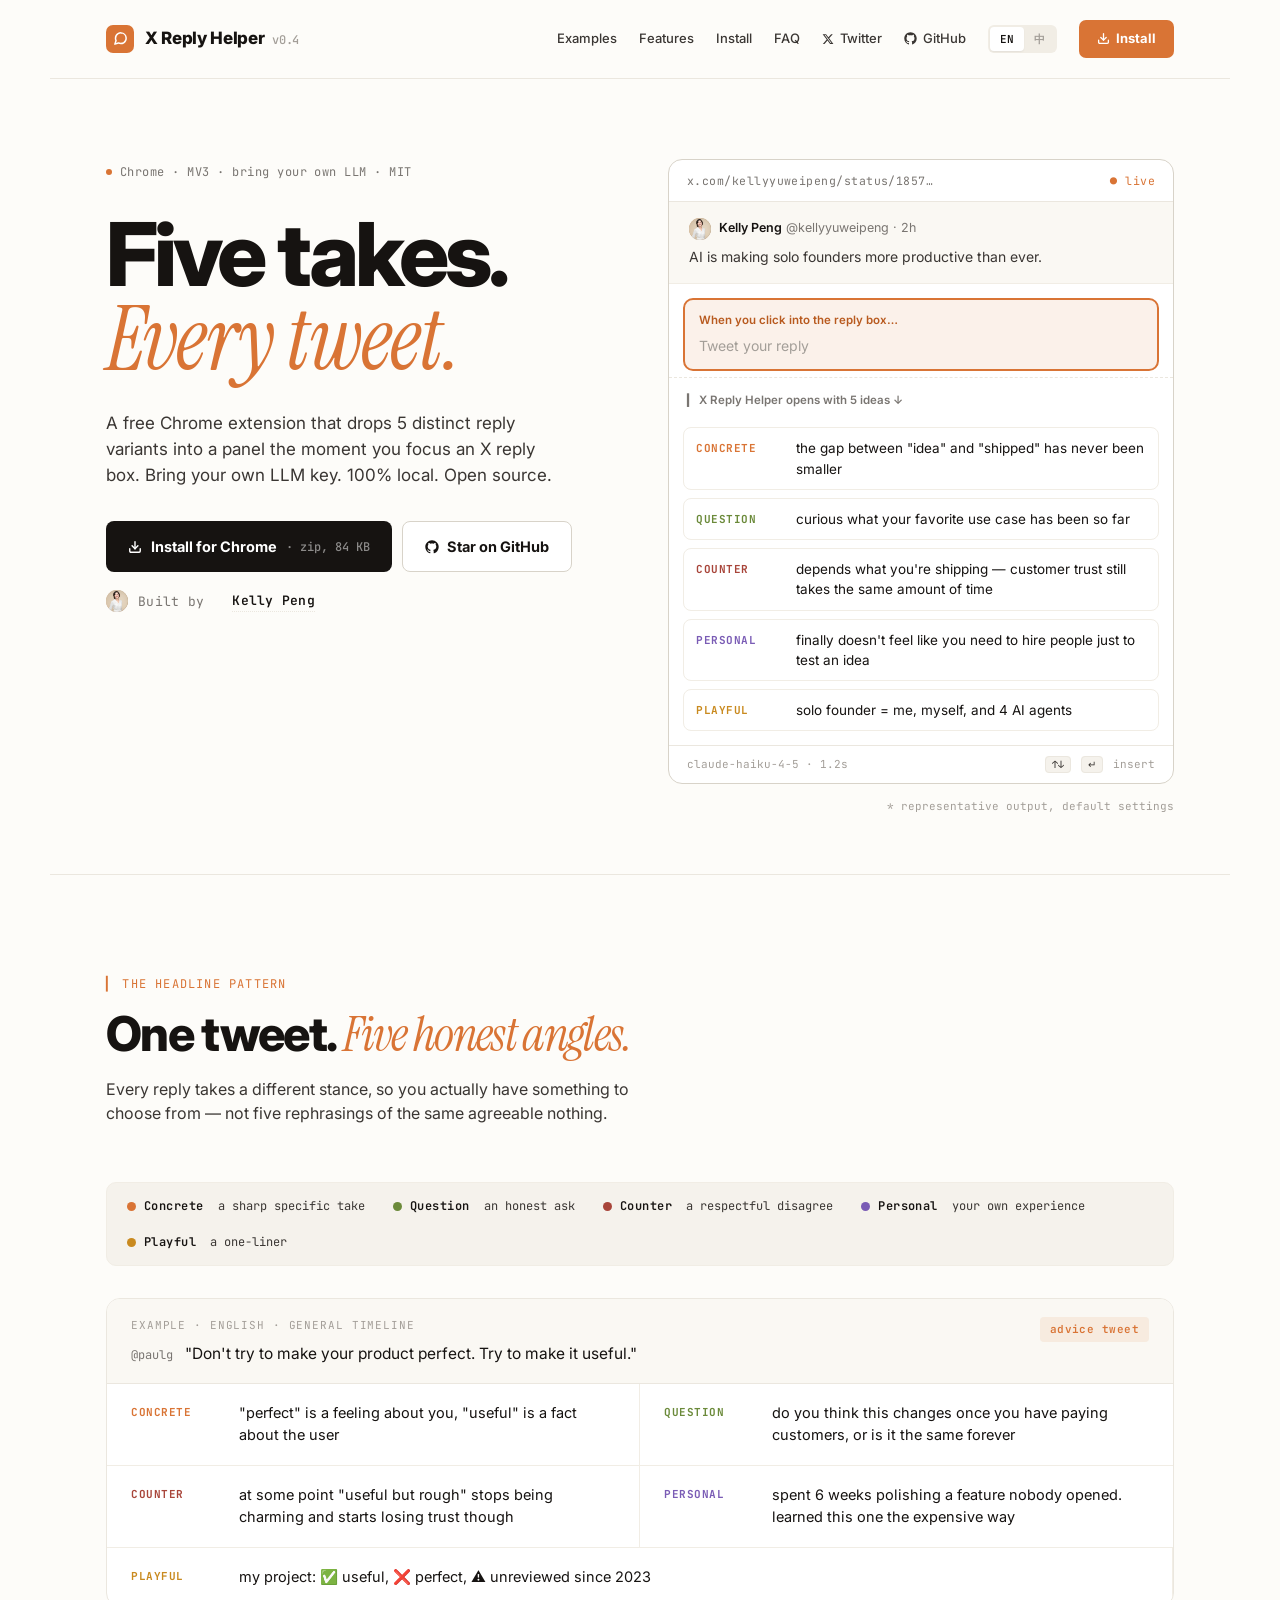
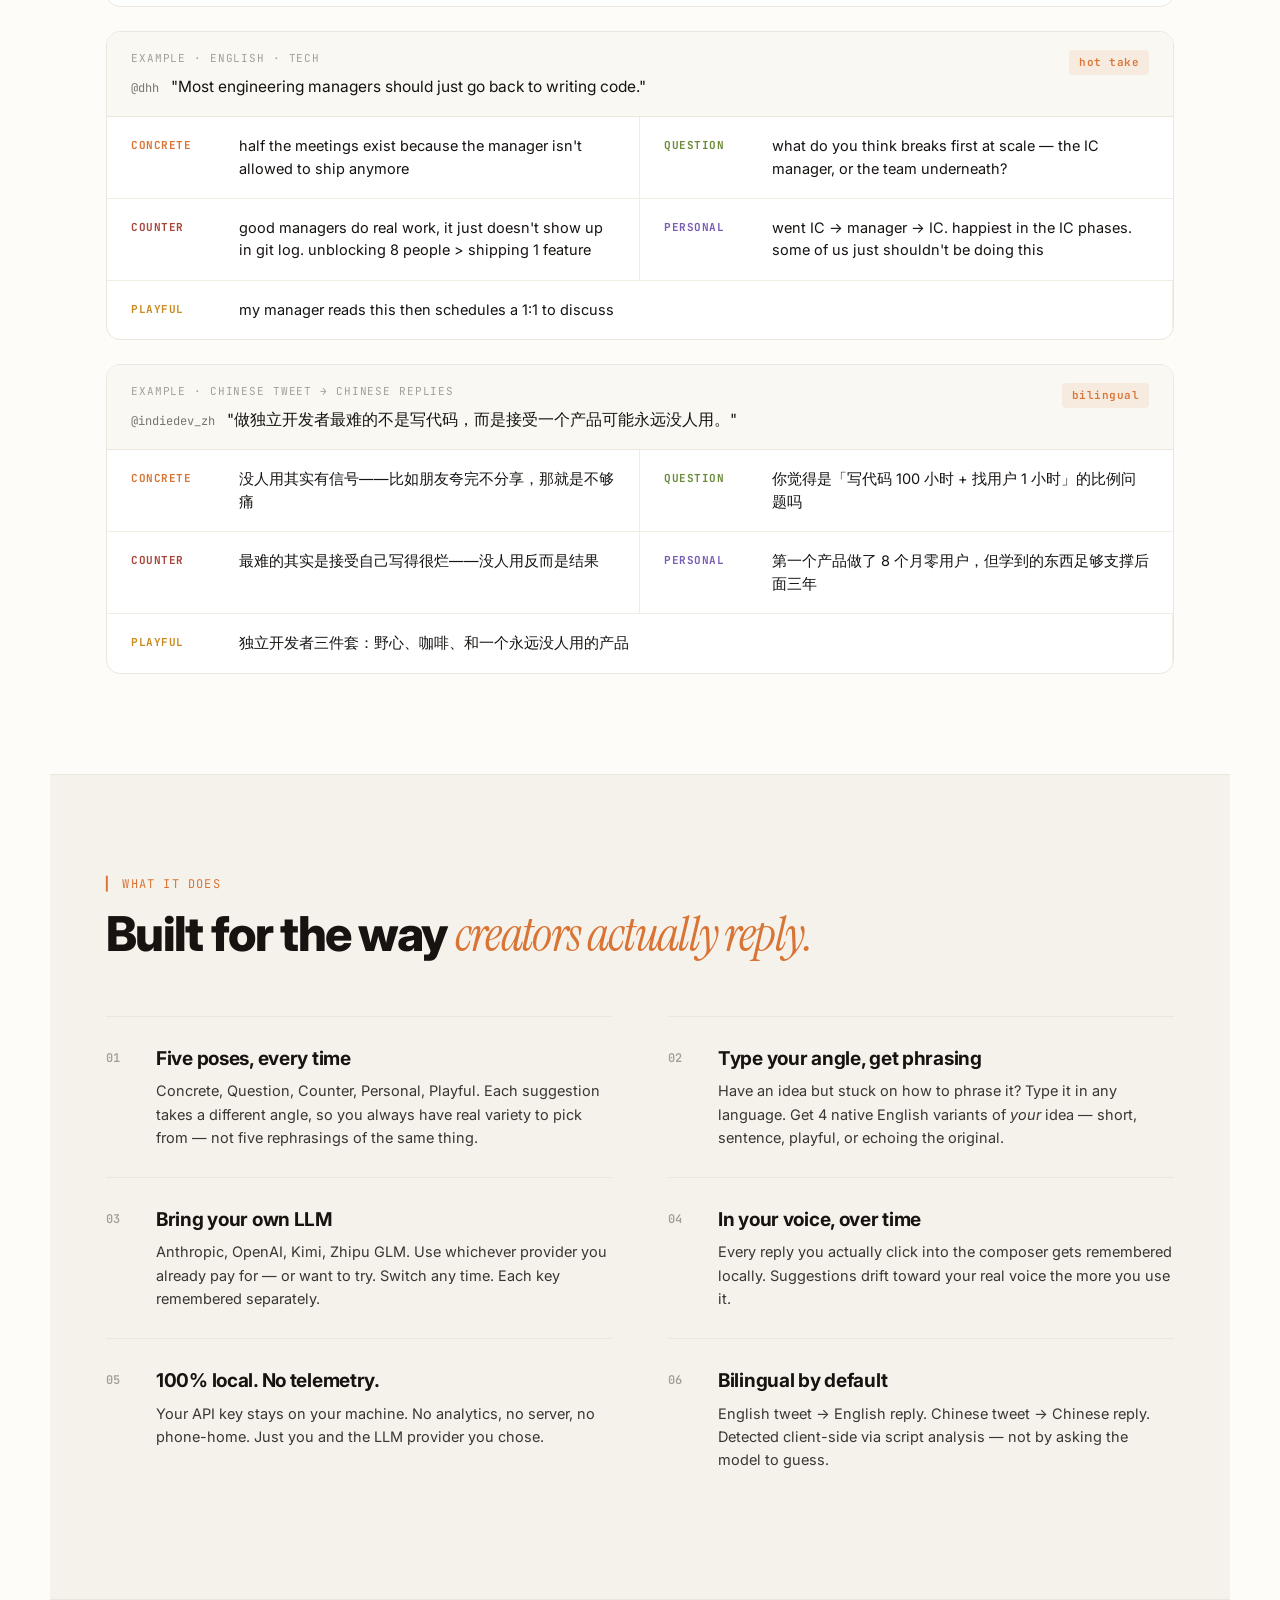
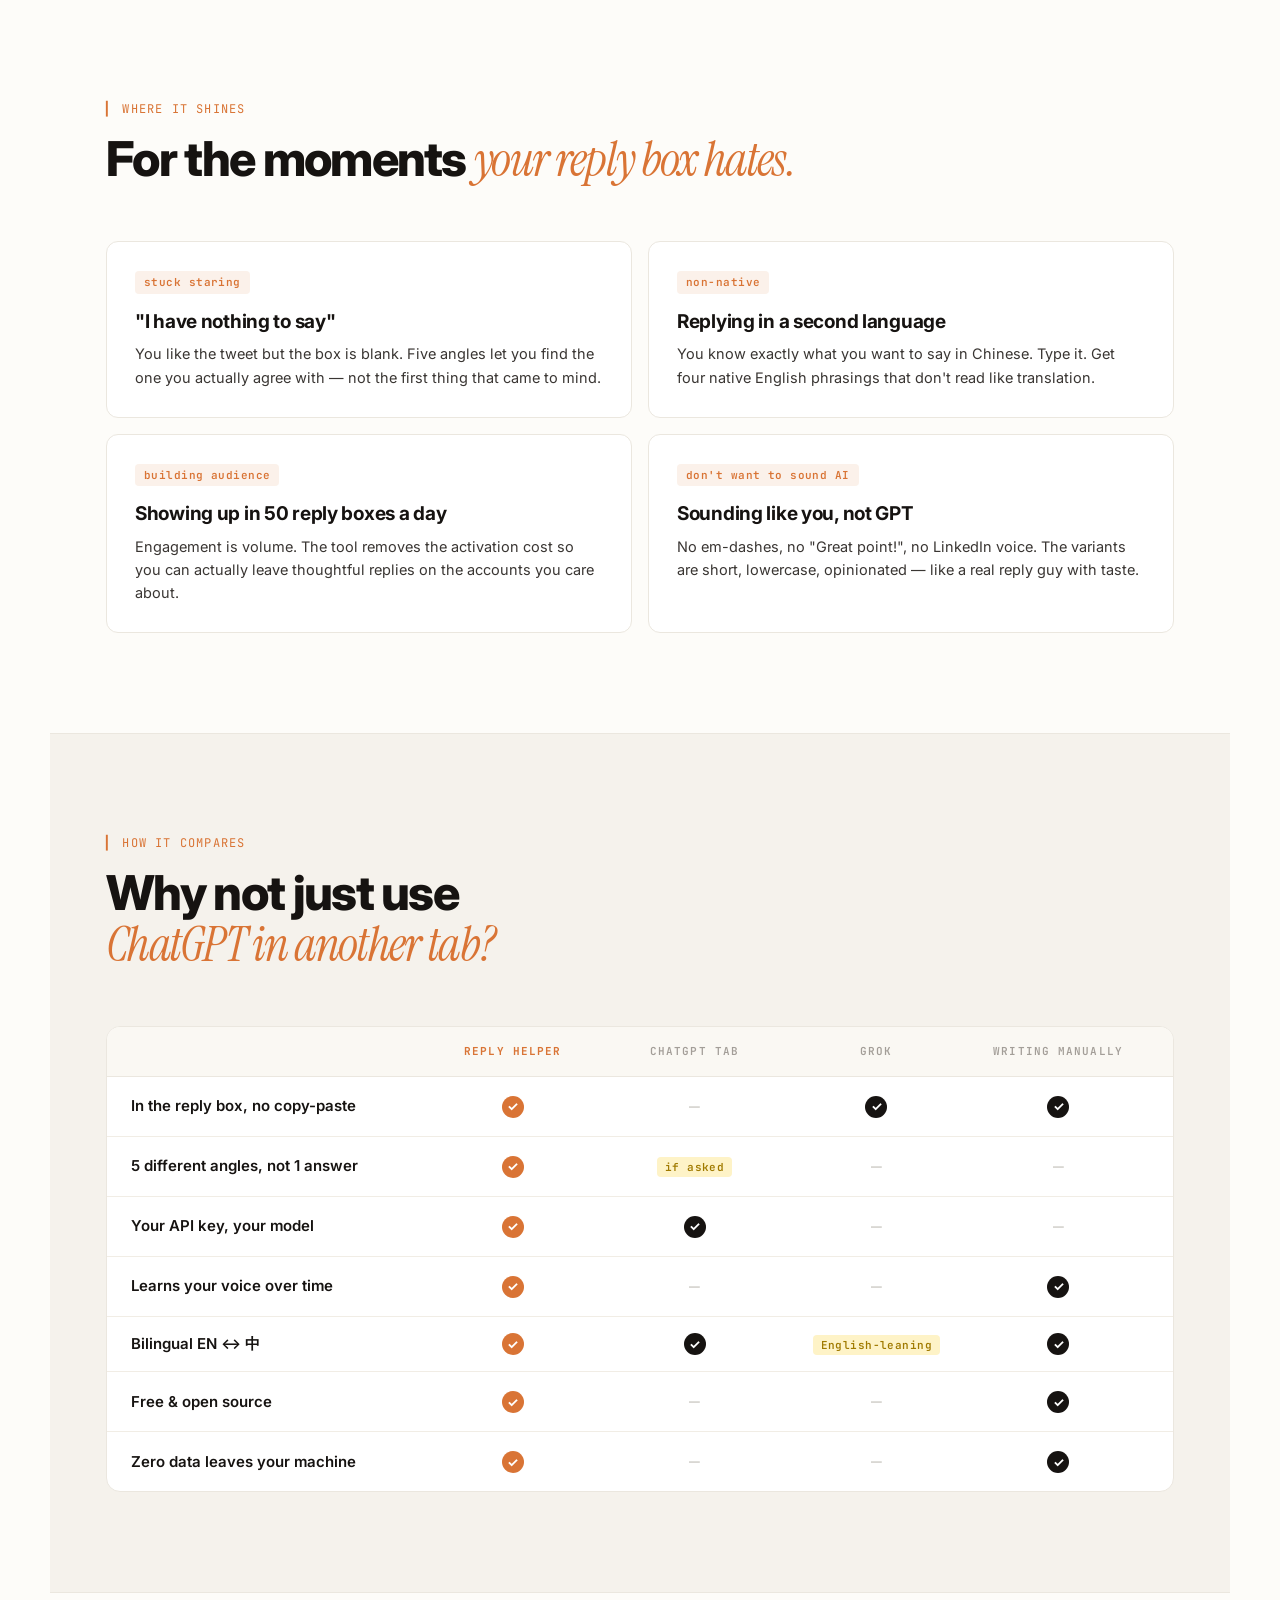
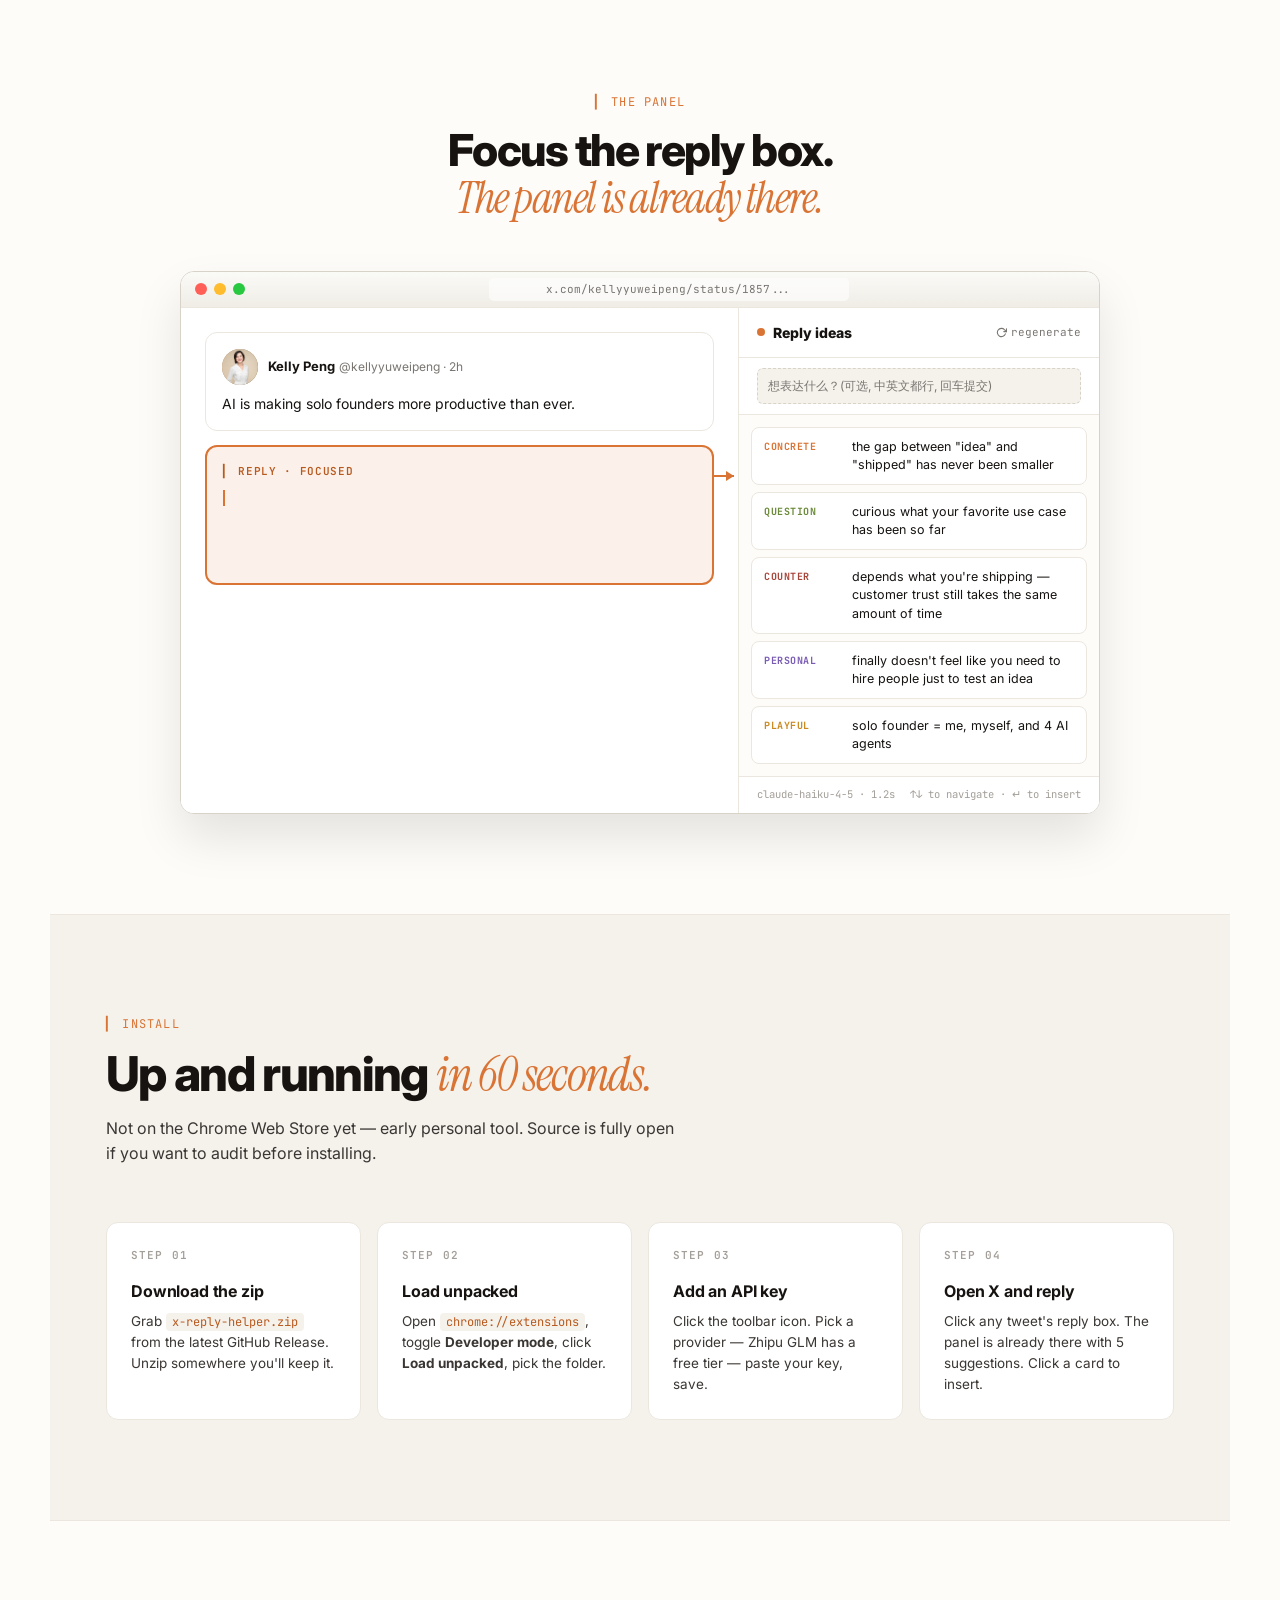
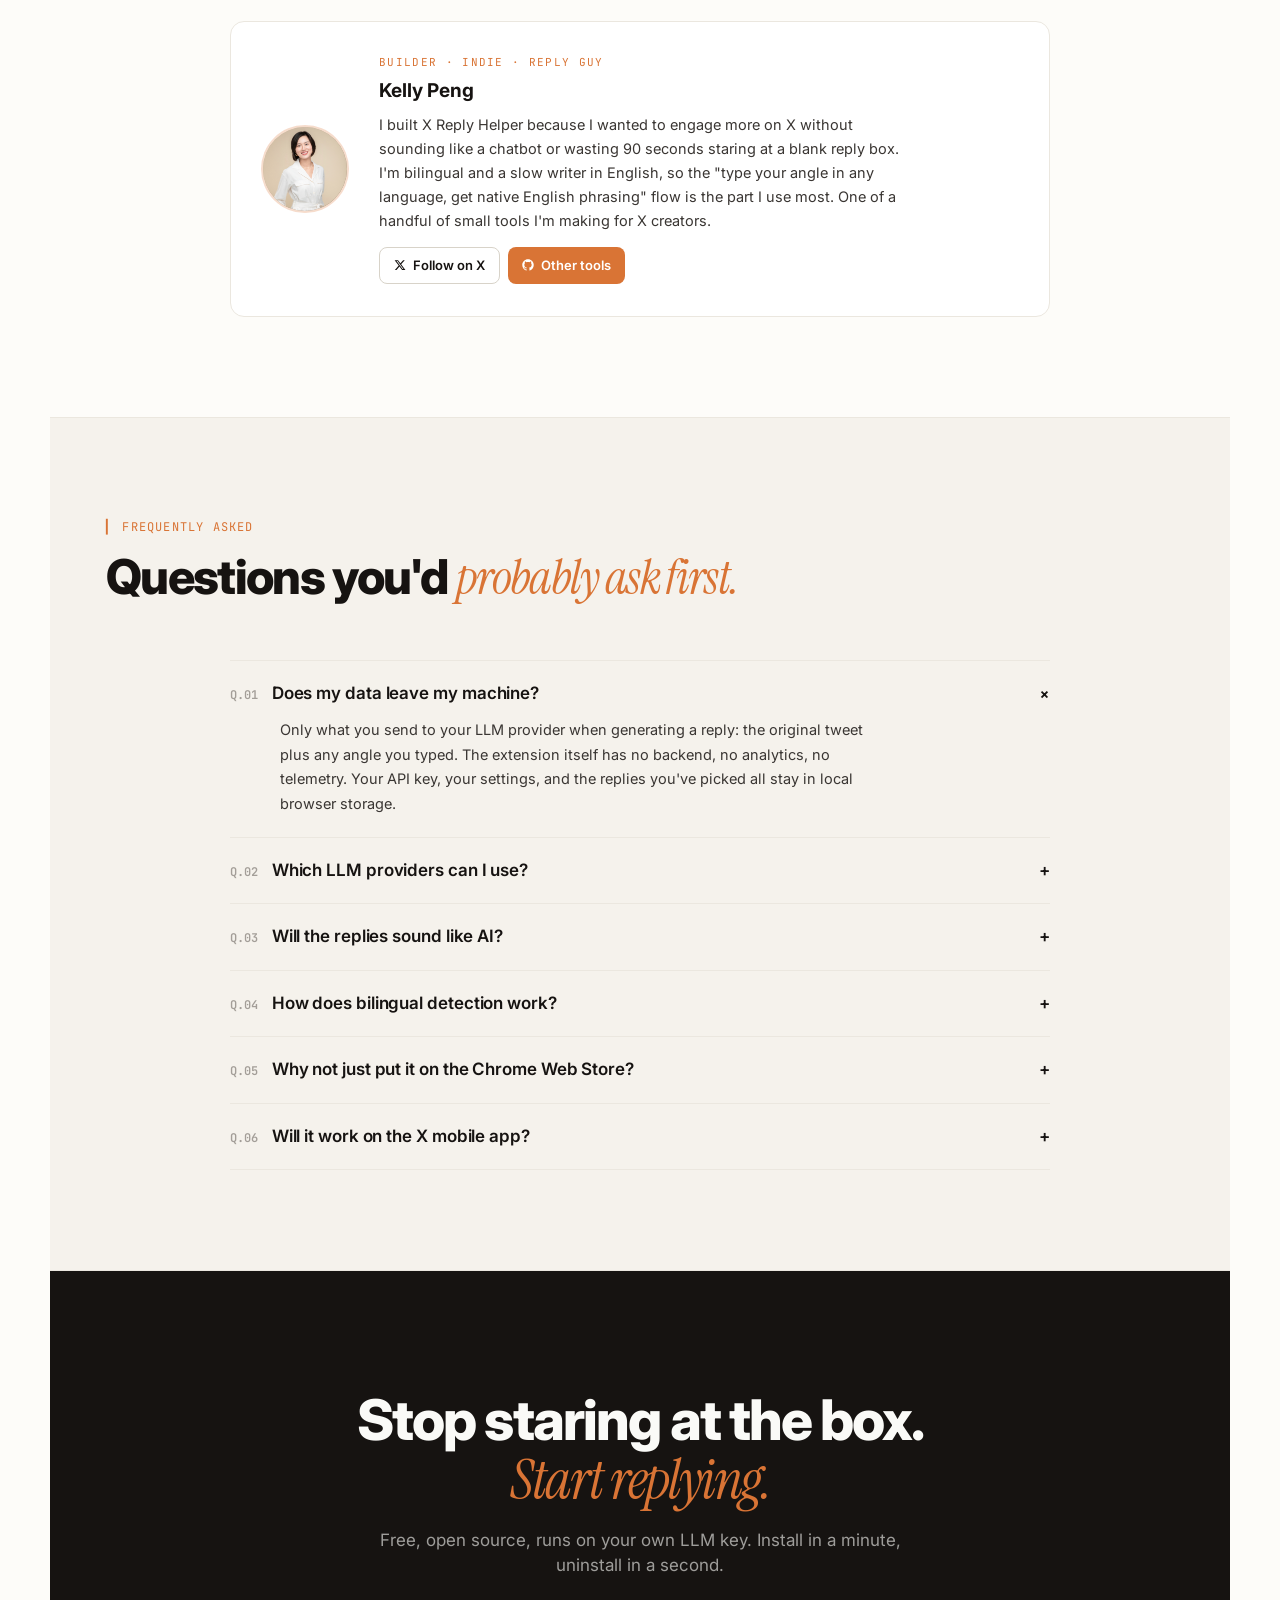
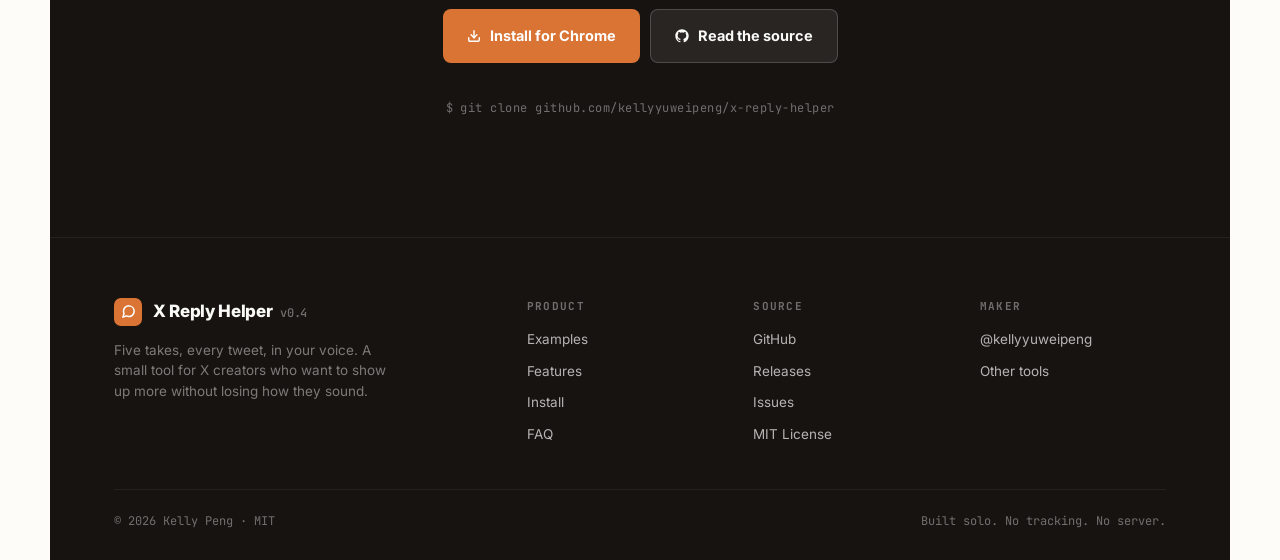
==== docs/index.html @ c72b084c "Hero polish: drop 3rd CTA, rewrite mockup copy, balance heading wrap Three issues from user testing:" ====
<!DOCTYPE html>
<html lang="en">
<head>
  <meta charset="UTF-8" />
  <meta name="viewport" content="width=device-width, initial-scale=1.0" />
  <title>X Reply Helper · Five takes. Every tweet.</title>
  <meta name="description" content="A free Chrome extension that drops 5 distinct reply variants the moment you focus an X reply box. Bring your own LLM key. 100% local. Open source." />

  <meta property="og:type" content="website" />
  <meta property="og:title" content="X Reply Helper · Five takes. Every tweet." />
  <meta property="og:description" content="5 reply ideas, every tweet, in your voice. Chrome extension. Bring your own LLM key. Open source." />
  <meta property="og:url" content="https://github.com/kellyyuweipeng/x-reply-helper" />
  <meta name="twitter:card" content="summary_large_image" />
  <meta name="twitter:creator" content="@kellyyuweipeng" />

  <link rel="preconnect" href="https://fonts.googleapis.com" />
  <link rel="preconnect" href="https://fonts.gstatic.com" crossorigin />
  <link href="https://fonts.googleapis.com/css2?family=Inter:wght@400;500;600;700;800&family=Instrument+Serif:ital@0;1&family=JetBrains+Mono:wght@400;500;600&display=swap" rel="stylesheet" />

  <style>
    /* ==============================================================
       Tokens — warm orange spec-sheet
       ============================================================== */
    :root {
      --accent: #d97435;            /* warm orange */
      --accent-soft: rgba(217, 116, 53, 0.10);
      --accent-tint: #fbeadd;
      --accent-deep: #b85a1f;

      --bg: #fdfcf9;
      --bg-soft: #f5f2ec;
      --bg-row: #faf8f3;
      --panel: #ffffff;

      --text: #161311;
      --text-soft: #3a3633;
      --muted: #797571;
      --muted-2: #a39e98;

      --border: #ebe7df;
      --border-soft: #f1ede5;
      --border-strong: #d8d3c9;

      --pose-concrete: #d97435;
      --pose-question: #6b8a3a;
      --pose-counter:  #a8453a;
      --pose-personal: #7a5cb5;
      --pose-playful:  #c98a1f;

      --sans: Inter, -apple-system, BlinkMacSystemFont, system-ui, "Segoe UI", "PingFang SC", sans-serif;
      --serif: "Instrument Serif", Georgia, serif;
      --mono: "JetBrains Mono", ui-monospace, "SF Mono", Menlo, monospace;
    }

    * { box-sizing: border-box; margin: 0; padding: 0; }
    html, body { padding: 0; margin: 0; }
    body {
      background: var(--bg);
      color: var(--text);
      font-family: var(--sans);
      font-size: 15px;
      line-height: 1.5;
      -webkit-font-smoothing: antialiased;
      -moz-osx-font-smoothing: grayscale;
    }
    a { color: inherit; text-decoration: none; transition: opacity .15s ease, background .15s ease, transform .15s ease; }
    a:hover { opacity: .85; }
    img, svg { display: block; max-width: 100%; }
    button { font: inherit; cursor: pointer; }
    ::selection { background: var(--accent-tint); color: var(--text); }

    .page {
      max-width: 1180px;
      margin: 0 auto;
      background: var(--bg);
    }

    /* ==============================================================
       HEADER
       ============================================================== */
    header.bar {
      padding: 20px 56px;
      display: flex;
      justify-content: space-between;
      align-items: center;
      border-bottom: 1px solid var(--border);
    }
    .brand { display: flex; align-items: center; gap: 11px; }
    .brand-icon {
      width: 28px;
      height: 28px;
      border-radius: 7px;
      background: var(--accent);
      display: grid;
      place-items: center;
    }
    .brand-name { font-weight: 800; font-size: 17px; letter-spacing: -0.02em; }
    .brand-name .ver {
      font-family: var(--mono);
      font-size: 12px;
      color: var(--muted-2);
      margin-left: 8px;
      font-weight: 500;
    }
    .nav {
      display: flex;
      gap: 22px;
      align-items: center;
      font-size: 13px;
      font-weight: 500;
      color: var(--text-soft);
    }
    .nav a { display: inline-flex; align-items: center; gap: 6px; }
    .nav .lang {
      display: inline-flex;
      padding: 2px;
      border-radius: 6px;
      background: var(--border-soft);
      font-family: var(--mono);
      font-size: 11px;
      font-weight: 600;
    }
    .nav .lang button {
      padding: 4px 10px;
      border: 0;
      cursor: pointer;
      border-radius: 4px;
      background: transparent;
      color: var(--muted-2);
      font: inherit;
    }
    .nav .lang button.active {
      background: #fff;
      color: var(--text);
      box-shadow: 0 1px 2px rgba(0,0,0,0.06);
    }
    .download-btn {
      padding: 9px 18px;
      border-radius: 7px;
      background: var(--accent);
      color: #fff !important;
      font-weight: 700;
      display: inline-flex;
      align-items: center;
      gap: 7px;
    }
    .download-btn:hover { background: var(--accent-deep); opacity: 1; }

    /* ==============================================================
       HERO
       ============================================================== */
    section.hero {
      padding: 80px 56px 60px;
      display: grid;
      grid-template-columns: 1fr 1fr;
      gap: 56px;
      align-items: start;
      border-bottom: 1px solid var(--border);
    }
    .hero-eyebrow {
      display: inline-flex;
      align-items: center;
      gap: 8px;
      font-family: var(--mono);
      font-size: 12px;
      color: var(--muted);
      letter-spacing: 0.04em;
      margin-bottom: 32px;
    }
    .hero-eyebrow .dot {
      width: 6px; height: 6px; border-radius: 50%;
      background: var(--accent);
    }
    h1.hero-title {
      font-size: 88px;
      line-height: 0.95;
      letter-spacing: -0.045em;
      font-weight: 800;
      margin: 0 0 28px;
      text-wrap: balance;
    }
    h1.hero-title .accent {
      font-family: var(--serif);
      font-style: italic;
      font-weight: 400;
      color: var(--accent);
      letter-spacing: -0.02em;
    }
    .hero-lede {
      font-size: 17px;
      color: var(--text-soft);
      max-width: 460px;
      margin-bottom: 32px;
      line-height: 1.55;
    }
    .hero-ctas { display: flex; gap: 10px; flex-wrap: wrap; margin-bottom: 18px; }
    .hero-byline {
      display: inline-flex;
      align-items: center;
      gap: 10px;
      margin-bottom: 28px;
      font-size: 13px;
      color: var(--muted);
      font-family: var(--mono);
      letter-spacing: 0.02em;
    }
    .hero-byline .by-avatar {
      width: 22px;
      height: 22px;
      border-radius: 50%;
      overflow: hidden;
      background: linear-gradient(135deg, #e6c8a8, #8a6240);
      flex-shrink: 0;
    }
    .hero-byline .by-avatar img {
      width: 100%; height: 100%;
      object-fit: cover;
      object-position: center 22%;
      display: block;
    }
    .hero-byline a {
      color: var(--text);
      font-weight: 600;
      text-decoration: none;
      border-bottom: 1px dotted var(--border);
    }
    .hero-byline a:hover { color: var(--accent); border-bottom-color: var(--accent); }
    .btn {
      padding: 14px 22px;
      border-radius: 8px;
      font-size: 14.5px;
      font-weight: 700;
      display: inline-flex;
      align-items: center;
      gap: 9px;
      white-space: nowrap;
    }
    .btn-primary { background: var(--text); color: #fff; }
    .btn-primary:hover { opacity: 1; background: #000; }
    .btn-primary .meta {
      color: rgba(255,255,255,0.5);
      font-family: var(--mono);
      font-size: 12px;
      font-weight: 500;
    }
    .btn-secondary {
      background: #fff;
      color: var(--text);
      border: 1px solid var(--border-strong);
      gap: 8px;
    }

    /* Hero panel card — replaces ShrinkMaster's result-card */
    .panel-card {
      background: #fff;
      border: 1px solid var(--border-strong);
      border-radius: 14px;
      overflow: hidden;
    }
    .panel-card-head {
      padding: 12px 18px;
      border-bottom: 1px solid var(--border);
      display: flex;
      justify-content: space-between;
      font-family: var(--mono);
      font-size: 11.5px;
      color: var(--muted);
      letter-spacing: 0.04em;
    }
    .panel-card-head .live { color: var(--accent); }
    .panel-card-head .live::before {
      content: "● ";
    }
    .panel-tweet {
      padding: 16px 20px;
      border-bottom: 1px solid var(--border-soft);
      background: var(--bg-row);
    }
    .panel-tweet-meta {
      display: flex;
      align-items: center;
      gap: 8px;
      margin-bottom: 6px;
    }
    .panel-tweet-avatar {
      width: 22px; height: 22px;
      border-radius: 50%;
      background: linear-gradient(135deg, #d4a574, #8a6a4a);
      overflow: hidden;
      flex-shrink: 0;
    }
    .panel-tweet-avatar img {
      width: 100%; height: 100%;
      object-fit: cover;
      object-position: center 22%;
      display: block;
    }
    .panel-tweet-handle {
      font-size: 12.5px;
      font-weight: 600;
      color: var(--text);
    }
    .panel-tweet-handle .grey { color: var(--muted); font-weight: 400; margin-left: 4px; }
    .panel-tweet-body {
      font-size: 14px;
      color: var(--text-soft);
      line-height: 1.5;
    }
    .panel-cards {
      padding: 14px;
      display: grid;
      gap: 8px;
    }
    .panel-card-item {
      display: grid;
      grid-template-columns: 86px 1fr;
      gap: 14px;
      align-items: start;
      padding: 10px 12px;
      border-radius: 8px;
      border: 1px solid var(--border-soft);
      background: #fff;
      transition: border-color .15s, background .15s;
    }
    .panel-card-item:hover {
      border-color: var(--accent);
      background: var(--accent-soft);
    }
    .panel-pose {
      font-family: var(--mono);
      font-size: 11px;
      font-weight: 700;
      letter-spacing: 0.05em;
      text-transform: uppercase;
      color: var(--pose-color, var(--accent));
      padding-top: 2px;
    }
    .panel-pose.concrete { --pose-color: var(--pose-concrete); }
    .panel-pose.question { --pose-color: var(--pose-question); }
    .panel-pose.counter  { --pose-color: var(--pose-counter); }
    .panel-pose.personal { --pose-color: var(--pose-personal); }
    .panel-pose.playful  { --pose-color: var(--pose-playful); }
    .panel-text {
      font-size: 13.5px;
      color: var(--text);
      line-height: 1.5;
    }
    .panel-card-foot {
      padding: 10px 18px;
      border-top: 1px solid var(--border);
      display: flex;
      justify-content: space-between;
      font-family: var(--mono);
      font-size: 11px;
      color: var(--muted-2);
    }
    .panel-card-foot .keys kbd {
      background: var(--bg-soft);
      border: 1px solid var(--border);
      border-radius: 4px;
      padding: 1px 6px;
      font-family: var(--mono);
      font-size: 10px;
      margin-right: 3px;
      color: var(--text-soft);
    }
    /* Hero panel — focused reply composer (mock of X composer) */
    .panel-composer {
      margin: 14px 14px 0;
      border: 2px solid var(--accent);
      border-radius: 10px;
      padding: 12px 14px;
      background: var(--accent-soft);
    }
    .panel-composer-label {
      font-size: 11.5px;
      color: var(--accent-deep);
      font-weight: 600;
      margin-bottom: 6px;
    }
    .panel-composer-text {
      font-size: 14px;
      color: var(--muted-2);
      min-height: 22px;
    }
    .panel-section-label {
      padding: 14px 18px 4px;
      font-size: 11.5px;
      color: var(--muted);
      font-weight: 600;
      border-top: 1px dashed var(--border);
      margin-top: 6px;
    }

    .hero-spec-note {
      margin-top: 14px;
      font-family: var(--mono);
      font-size: 11px;
      color: var(--muted-2);
      text-align: right;
    }

    /* ==============================================================
       SECTION HEAD
       ============================================================== */
    .section {
      padding: 100px 56px;
      border-bottom: 1px solid var(--border);
    }
    .section.bg-soft { background: var(--bg-soft); }
    .section-head { max-width: 720px; margin-bottom: 56px; }
    .section-head .eyebrow {
      font-family: var(--mono);
      font-size: 12px;
      color: var(--accent);
      letter-spacing: 0.1em;
      text-transform: uppercase;
      margin-bottom: 16px;
    }
    .section-head h2 {
      font-size: 48px;
      font-weight: 800;
      letter-spacing: -0.035em;
      line-height: 1.05;
      margin: 0;
      text-wrap: balance;
    }
    .section-head h2 .serif {
      font-family: var(--serif);
      font-style: italic;
      font-weight: 400;
      color: var(--accent);
    }
    .section-head .lede {
      font-size: 16px;
      color: var(--text-soft);
      margin-top: 16px;
      line-height: 1.55;
      max-width: 580px;
    }

    /* ==============================================================
       EXAMPLES — tweet → 5 variants (custom for this product)
       ============================================================== */
    .examples-stack { display: grid; gap: 24px; }
    .example {
      background: #fff;
      border: 1px solid var(--border);
      border-radius: 14px;
      overflow: hidden;
    }
    .example-head {
      padding: 18px 24px;
      border-bottom: 1px solid var(--border);
      background: var(--bg-row);
      display: grid;
      grid-template-columns: 1fr auto;
      gap: 24px;
      align-items: start;
    }
    .example-head-meta {
      font-family: var(--mono);
      font-size: 11px;
      color: var(--muted-2);
      letter-spacing: 0.08em;
      text-transform: uppercase;
      margin-bottom: 8px;
    }
    .example-tweet {
      font-size: 15.5px;
      line-height: 1.5;
      color: var(--text);
      max-width: 640px;
    }
    .example-tweet .handle {
      color: var(--muted);
      font-family: var(--mono);
      font-size: 12px;
      margin-right: 8px;
    }
    .example-tag {
      font-family: var(--mono);
      font-size: 11px;
      color: var(--accent);
      background: var(--accent-soft);
      padding: 4px 10px;
      border-radius: 4px;
      letter-spacing: 0.04em;
      font-weight: 600;
      white-space: nowrap;
    }
    .example-replies {
      display: grid;
      grid-template-columns: 1fr 1fr;
    }
    .example-reply {
      padding: 18px 24px;
      display: grid;
      grid-template-columns: 92px 1fr;
      gap: 16px;
      border-top: 1px solid var(--border-soft);
    }
    .example-reply:nth-child(odd) { border-right: 1px solid var(--border-soft); }
    .example-reply:nth-child(1), .example-reply:nth-child(2) { border-top: 0; }
    .example-pose {
      font-family: var(--mono);
      font-size: 11px;
      font-weight: 700;
      letter-spacing: 0.05em;
      text-transform: uppercase;
      color: var(--pose-color, var(--accent));
      padding-top: 2px;
    }
    .example-pose.concrete { --pose-color: var(--pose-concrete); }
    .example-pose.question { --pose-color: var(--pose-question); }
    .example-pose.counter  { --pose-color: var(--pose-counter); }
    .example-pose.personal { --pose-color: var(--pose-personal); }
    .example-pose.playful  { --pose-color: var(--pose-playful); }
    .example-reply-text {
      font-size: 14.5px;
      color: var(--text);
      line-height: 1.55;
    }
    .example-reply.full {
      grid-column: 1 / -1;
    }
    /* Pose legend strip */
    .pose-legend {
      display: flex;
      gap: 18px 28px;
      flex-wrap: wrap;
      margin-bottom: 32px;
      padding: 14px 20px;
      background: var(--bg-soft);
      border: 1px solid var(--border-soft);
      border-radius: 10px;
    }
    .pose-legend-item {
      display: inline-flex;
      align-items: center;
      gap: 8px;
      font-family: var(--mono);
      font-size: 12px;
      color: var(--text-soft);
    }
    .pose-dot {
      width: 9px; height: 9px; border-radius: 50%;
      background: var(--pose-color, var(--accent));
    }
    .pose-legend-item.concrete .pose-dot { background: var(--pose-concrete); }
    .pose-legend-item.question .pose-dot { background: var(--pose-question); }
    .pose-legend-item.counter  .pose-dot { background: var(--pose-counter); }
    .pose-legend-item.personal .pose-dot { background: var(--pose-personal); }
    .pose-legend-item.playful  .pose-dot { background: var(--pose-playful); }
    .pose-legend-item .label { font-weight: 600; color: var(--text); margin-right: 6px; letter-spacing: 0.04em; }

    /* ==============================================================
       FEATURES
       ============================================================== */
    .features-grid {
      display: grid;
      grid-template-columns: 1fr 1fr;
      column-gap: 56px;
    }
    .feature {
      padding: 28px 0;
      border-top: 1px solid var(--border);
      display: grid;
      grid-template-columns: auto 1fr;
      gap: 18px;
      align-items: start;
    }
    .feature .num {
      font-family: var(--mono);
      font-size: 12px;
      color: var(--muted-2);
      font-weight: 600;
      padding-top: 4px;
      min-width: 32px;
    }
    .feature h3 {
      font-weight: 700;
      font-size: 19px;
      letter-spacing: -0.015em;
      margin: 0 0 6px;
    }
    .feature p {
      color: var(--text-soft);
      font-size: 14.5px;
      line-height: 1.6;
      margin: 0;
    }

    /* ==============================================================
       USE CASES
       ============================================================== */
    .usecases-grid {
      display: grid;
      grid-template-columns: 1fr 1fr;
      gap: 16px;
    }
    .usecase {
      padding: 28px;
      background: #fff;
      border: 1px solid var(--border);
      border-radius: 12px;
    }
    .usecase .tag {
      display: inline-block;
      font-family: var(--mono);
      font-size: 11px;
      color: var(--accent);
      background: var(--accent-soft);
      padding: 3px 9px;
      border-radius: 4px;
      letter-spacing: 0.04em;
      font-weight: 600;
      margin-bottom: 14px;
    }
    .usecase h3 {
      font-weight: 700;
      font-size: 19px;
      letter-spacing: -0.015em;
      margin: 0 0 6px;
    }
    .usecase p {
      color: var(--text-soft);
      font-size: 14.5px;
      line-height: 1.6;
      margin: 0;
    }

    /* ==============================================================
       VS / COMPARISON
       ============================================================== */
    .vs-table {
      background: #fff;
      border: 1px solid var(--border);
      border-radius: 14px;
      overflow: hidden;
    }
    .vs-head, .vs-row {
      display: grid;
      grid-template-columns: 1.6fr 1fr 1fr 1fr 1fr;
      padding: 16px 24px;
      align-items: center;
    }
    .vs-head {
      font-family: var(--mono);
      font-size: 11px;
      color: var(--muted-2);
      text-transform: uppercase;
      letter-spacing: 0.1em;
      font-weight: 600;
      border-bottom: 1px solid var(--border);
      background: var(--bg-row);
    }
    .vs-head .col { text-align: center; }
    .vs-head .col.sm { color: var(--accent); font-weight: 700; }
    .vs-row + .vs-row { border-top: 1px solid var(--border-soft); }
    .vs-row .label { font-weight: 600; font-size: 15px; }
    .vs-row .cell { text-align: center; }
    .check {
      display: inline-grid;
      place-items: center;
      width: 22px;
      height: 22px;
      border-radius: 50%;
      background: var(--text);
      color: #fff;
      font-size: 13px;
      font-weight: 700;
    }
    .check.sm { background: var(--accent); }
    .dash {
      color: #cfcdc7;
      font-family: var(--mono);
      font-size: 18px;
    }
    .partial {
      font-family: var(--mono);
      font-size: 11px;
      font-weight: 600;
      color: #a07a00;
      background: #fef3c7;
      padding: 3px 8px;
      border-radius: 4px;
      letter-spacing: 0.04em;
    }

    /* ==============================================================
       INSTALL STEPS
       ============================================================== */
    .install-grid {
      display: grid;
      grid-template-columns: repeat(4, 1fr);
      gap: 16px;
    }
    .install-step {
      padding: 24px;
      background: #fff;
      border: 1px solid var(--border);
      border-radius: 12px;
      position: relative;
    }
    .install-num {
      font-family: var(--mono);
      font-size: 11px;
      color: var(--muted-2);
      letter-spacing: 0.1em;
      margin-bottom: 16px;
      font-weight: 600;
    }
    .install-step h3 {
      font-weight: 700;
      font-size: 16px;
      letter-spacing: -0.01em;
      margin: 0 0 8px;
    }
    .install-step p {
      color: var(--text-soft);
      font-size: 13.5px;
      line-height: 1.55;
      margin: 0;
    }
    .install-step code {
      font-family: var(--mono);
      font-size: 12px;
      background: var(--bg-soft);
      padding: 1px 6px;
      border-radius: 4px;
      color: var(--accent-deep);
    }

    /* ==============================================================
       APP SHOT — the actual extension panel
       ============================================================== */
    .appshot-wrap { text-align: center; margin-bottom: 50px; }
    .appshot-wrap .eyebrow {
      font-family: var(--mono);
      font-size: 12px;
      color: var(--accent);
      letter-spacing: 0.1em;
      text-transform: uppercase;
      margin-bottom: 16px;
    }
    .appshot-wrap h2 {
      font-size: 44px;
      font-weight: 800;
      letter-spacing: -0.035em;
      line-height: 1.05;
      margin: 0;
      text-wrap: balance;
    }
    .appshot-wrap h2 .serif {
      font-family: var(--serif);
      font-style: italic;
      font-weight: 400;
      color: var(--accent);
    }
    .appshot-stage { display: grid; place-items: center; }

    /* Browser-window styled X page mockup */
    .appshot {
      width: 100%;
      max-width: 920px;
      background: #ffffff;
      border-radius: 14px;
      overflow: hidden;
      border: 1px solid var(--border-strong);
      box-shadow: 0 1px 0 rgba(255,255,255,0.6) inset, 0 24px 48px rgba(15, 13, 10, 0.10);
      font-family: var(--sans);
    }
    .appshot-titlebar {
      height: 36px;
      background: linear-gradient(180deg, #fafaf7, #f0ede6);
      border-bottom: 1px solid var(--border);
      display: flex;
      align-items: center;
      padding: 0 14px;
      gap: 7px;
      flex-shrink: 0;
    }
    .appshot-titlebar .dot { width: 12px; height: 12px; border-radius: 50%; }
    .appshot-titlebar .dot.r { background: #ff5f57; }
    .appshot-titlebar .dot.y { background: #febc2e; }
    .appshot-titlebar .dot.g { background: #28c840; }
    .appshot-titlebar .url {
      flex: 1;
      text-align: center;
      font-family: var(--mono);
      font-size: 11px;
      color: var(--muted);
      background: rgba(255,255,255,0.6);
      border-radius: 5px;
      padding: 3px 10px;
      max-width: 360px;
      margin: 0 auto;
    }
    .appshot-body {
      display: grid;
      grid-template-columns: 1fr 360px;
      min-height: 480px;
      background: #ffffff;
    }
    .appshot-x {
      padding: 24px;
      border-right: 1px solid var(--border);
      background: #fff;
    }
    .appshot-x-tweet {
      padding: 16px;
      border: 1px solid var(--border);
      border-radius: 12px;
      margin-bottom: 14px;
    }
    .appshot-x-tweet-head {
      display: flex;
      gap: 10px;
      align-items: center;
      margin-bottom: 8px;
    }
    .appshot-x-avatar {
      width: 36px; height: 36px;
      border-radius: 50%;
      background: linear-gradient(135deg, #cfa37a, #6e553a);
      overflow: hidden;
      flex-shrink: 0;
    }
    .appshot-x-avatar img {
      width: 100%; height: 100%;
      object-fit: cover;
      object-position: center 22%;
      display: block;
    }
    .appshot-x-handle { font-size: 13px; font-weight: 700; }
    .appshot-x-handle .at { color: var(--muted); font-weight: 400; margin-left: 4px; font-size: 12px; }
    .appshot-x-body { font-size: 14px; color: var(--text); line-height: 1.5; }
    .appshot-x-composer {
      border: 2px solid var(--accent);
      border-radius: 12px;
      padding: 16px;
      background: var(--accent-soft);
      position: relative;
    }
    .appshot-x-composer-label {
      font-family: var(--mono);
      font-size: 11px;
      color: var(--accent-deep);
      letter-spacing: 0.06em;
      margin-bottom: 8px;
      font-weight: 600;
    }
    .appshot-x-composer-text {
      font-size: 14px;
      color: var(--muted);
      min-height: 80px;
    }
    .appshot-x-composer-text .cursor {
      display: inline-block;
      width: 1.5px;
      height: 16px;
      background: var(--accent);
      vertical-align: text-bottom;
      animation: blink 1.1s infinite step-end;
    }
    @keyframes blink { 50% { opacity: 0; } }
    .appshot-x-composer-arrow {
      position: absolute;
      right: -22px;
      top: 28px;
      width: 22px;
      height: 2px;
      background: var(--accent);
    }
    .appshot-x-composer-arrow::after {
      content: "";
      position: absolute;
      right: 0;
      top: -4px;
      border-left: 8px solid var(--accent);
      border-top: 5px solid transparent;
      border-bottom: 5px solid transparent;
    }

    /* The extension panel */
    .appshot-panel {
      background: var(--bg);
      display: flex;
      flex-direction: column;
    }
    .appshot-panel-head {
      padding: 14px 18px;
      border-bottom: 1px solid var(--border);
      background: #fff;
      display: flex;
      justify-content: space-between;
      align-items: center;
    }
    .appshot-panel-title {
      font-weight: 800;
      font-size: 14px;
      display: flex;
      align-items: center;
      gap: 8px;
    }
    .appshot-panel-title .dot {
      width: 8px; height: 8px; border-radius: 50%;
      background: var(--accent);
    }
    .appshot-panel-regen {
      font-family: var(--mono);
      font-size: 11px;
      color: var(--muted);
      display: inline-flex;
      align-items: center;
      gap: 4px;
    }
    .appshot-panel-intent {
      padding: 10px 18px;
      border-bottom: 1px solid var(--border);
      background: #fff;
    }
    .appshot-panel-intent-input {
      padding: 8px 10px;
      background: var(--bg-soft);
      border: 1px dashed var(--border-strong);
      border-radius: 6px;
      font-size: 12px;
      color: var(--muted);
      font-family: var(--sans);
    }
    .appshot-panel-list {
      flex: 1;
      padding: 12px;
      display: grid;
      gap: 7px;
      align-content: start;
    }
    .appshot-panel-card {
      padding: 10px 12px;
      background: #fff;
      border: 1px solid var(--border);
      border-radius: 8px;
      display: grid;
      grid-template-columns: 78px 1fr;
      gap: 10px;
      align-items: start;
      cursor: pointer;
      transition: border-color .15s, background .15s;
    }
    .appshot-panel-card:hover {
      border-color: var(--accent);
      background: var(--accent-soft);
    }
    .appshot-panel-card .pose {
      font-family: var(--mono);
      font-size: 10px;
      font-weight: 700;
      letter-spacing: 0.05em;
      text-transform: uppercase;
      color: var(--pose-color, var(--accent));
      padding-top: 1px;
    }
    .appshot-panel-card.concrete .pose { color: var(--pose-concrete); }
    .appshot-panel-card.question .pose { color: var(--pose-question); }
    .appshot-panel-card.counter  .pose { color: var(--pose-counter); }
    .appshot-panel-card.personal .pose { color: var(--pose-personal); }
    .appshot-panel-card.playful  .pose { color: var(--pose-playful); }
    .appshot-panel-card .text {
      font-size: 12.5px;
      color: var(--text);
      line-height: 1.45;
    }
    .appshot-panel-foot {
      padding: 10px 18px;
      border-top: 1px solid var(--border);
      background: #fff;
      font-family: var(--mono);
      font-size: 10.5px;
      color: var(--muted-2);
      display: flex;
      justify-content: space-between;
    }

    /* ==============================================================
       MAKER / ABOUT
       ============================================================== */
    .maker {
      max-width: 820px;
      margin: 0 auto;
      display: grid;
      grid-template-columns: auto 1fr;
      gap: 32px;
      align-items: center;
      padding: 32px;
      background: #fff;
      border: 1px solid var(--border);
      border-radius: 14px;
    }
    .maker-portrait {
      width: 84px;
      height: 84px;
      border-radius: 50%;
      overflow: hidden;
      box-shadow: 0 0 0 2px rgba(217, 116, 53, 0.25);
      background: linear-gradient(135deg, #e6c8a8, #8a6240);
    }
    .maker-portrait img {
      width: 100%;
      height: 100%;
      object-fit: cover;
      object-position: center 22%;
      display: block;
    }
    .maker-eyebrow {
      font-family: var(--mono);
      font-size: 11px;
      color: var(--accent);
      letter-spacing: 0.12em;
      text-transform: uppercase;
      margin-bottom: 6px;
    }
    .maker-name { font-size: 19px; font-weight: 700; margin-bottom: 8px; }
    .maker-bio {
      color: var(--text-soft);
      font-size: 14.5px;
      line-height: 1.65;
      margin: 0 0 14px;
      max-width: 540px;
    }
    .maker-actions { display: flex; gap: 8px; }
    .pill-btn {
      display: inline-flex;
      align-items: center;
      gap: 7px;
      padding: 8px 14px;
      border-radius: 8px;
      font-size: 13px;
      font-weight: 600;
    }
    .pill-btn.outline { background: #fff; color: var(--text); border: 1px solid var(--border-strong); }
    .pill-btn.filled { background: var(--accent); color: #fff; }
    .pill-btn.filled:hover { background: var(--accent-deep); opacity: 1; }

    /* ==============================================================
       FAQ
       ============================================================== */
    .faq-wrap { max-width: 820px; margin: 0 auto; }
    .faq-item { border-top: 1px solid var(--border); padding: 20px 0; }
    .faq-item:last-child { border-bottom: 1px solid var(--border); }
    .faq-item summary {
      list-style: none;
      cursor: pointer;
      font-weight: 600;
      font-size: 17px;
      letter-spacing: -0.005em;
      display: flex;
      justify-content: space-between;
      gap: 16px;
    }
    .faq-item summary::-webkit-details-marker { display: none; }
    .faq-item summary .qnum {
      font-family: var(--mono);
      font-size: 12px;
      color: var(--muted-2);
      margin-right: 14px;
    }
    .faq-item .plus {
      transition: transform 0.2s ease;
      flex-shrink: 0;
      color: var(--text);
    }
    .faq-item[open] .plus { transform: rotate(45deg); }
    .faq-body {
      margin-top: 12px;
      color: var(--text-soft);
      font-size: 14.5px;
      line-height: 1.7;
      padding-left: 50px;
      max-width: 660px;
    }

    /* ==============================================================
       FINAL CTA (dark)
       ============================================================== */
    section.cta {
      padding: 120px 56px;
      background: var(--text);
      color: #fafaf7;
      text-align: center;
    }
    section.cta h2 {
      font-size: 56px;
      line-height: 1.05;
      letter-spacing: -0.035em;
      font-weight: 800;
      margin: 0 0 18px;
      text-wrap: balance;
    }
    section.cta h2 .serif {
      font-family: var(--serif);
      font-style: italic;
      font-weight: 400;
      color: var(--accent);
    }
    section.cta .lede {
      color: rgba(250, 250, 247, 0.6);
      font-size: 17px;
      max-width: 540px;
      margin: 0 auto 30px;
    }
    section.cta .ctas { display: inline-flex; gap: 10px; }
    section.cta .btn { padding: 15px 24px; border-radius: 8px; font-size: 14.5px; font-weight: 700; gap: 9px; }
    section.cta .btn.primary { background: var(--accent); color: #fff; }
    section.cta .btn.primary:hover { background: var(--accent-deep); opacity: 1; }
    section.cta .btn.ghost {
      background: rgba(255, 255, 255, 0.08);
      color: #fafaf7;
      border: 1px solid rgba(255, 255, 255, 0.18);
    }
    section.cta .terminal {
      margin-top: 36px;
      font-family: var(--mono);
      font-size: 12px;
      color: rgba(250, 250, 247, 0.4);
      letter-spacing: 0.04em;
    }

    /* ==============================================================
       FOOTER
       ============================================================== */
    footer.foot {
      background: var(--text);
      color: rgba(250, 250, 247, 0.6);
      padding: 60px 64px 30px;
      border-top: 1px solid rgba(255, 255, 255, 0.06);
    }
    .foot-grid {
      display: grid;
      grid-template-columns: 2fr 1fr 1fr 1fr;
      gap: 40px;
      margin-bottom: 44px;
    }
    .foot-brand p {
      margin-top: 14px;
      color: rgba(250, 250, 247, 0.45);
      font-size: 13.5px;
      max-width: 280px;
      line-height: 1.55;
    }
    .foot-brand .brand-name { color: #fafaf7; }
    .foot-brand .brand-name .ver { color: rgba(250, 250, 247, 0.4); }
    .foot-col h6 {
      font-family: var(--mono);
      font-size: 11px;
      font-weight: 700;
      text-transform: uppercase;
      letter-spacing: 0.12em;
      color: rgba(250, 250, 247, 0.4);
      margin-bottom: 14px;
    }
    .foot-col ul { list-style: none; padding: 0; margin: 0; display: grid; gap: 9px; }
    .foot-col a { color: rgba(250, 250, 247, 0.7); font-size: 13.5px; }
    .foot-bottom {
      border-top: 1px solid rgba(255, 255, 255, 0.06);
      padding-top: 22px;
      font-family: var(--mono);
      font-size: 12px;
      display: flex;
      justify-content: space-between;
      color: rgba(250, 250, 247, 0.4);
    }

    /* ==============================================================
       CJK overrides (ported from ShrinkMaster)
       ============================================================== */
    html[lang="zh-CN"] .serif,
    html[lang="zh"] .serif {
      font-family: inherit;
      font-style: normal;
      font-weight: inherit;
      letter-spacing: inherit;
    }
    html[lang="zh-CN"] h1.hero-title .accent,
    html[lang="zh"] h1.hero-title .accent {
      font-family: inherit;
      font-style: normal;
      font-weight: 800;
      letter-spacing: -0.02em;
    }
    html[lang="zh-CN"] h1.hero-title,
    html[lang="zh"] h1.hero-title {
      letter-spacing: -0.02em;
      font-size: 76px;
    }
    html[lang="zh-CN"] .section-head h2,
    html[lang="zh"] .section-head h2,
    html[lang="zh-CN"] .appshot-wrap h2,
    html[lang="zh"] .appshot-wrap h2,
    html[lang="zh-CN"] section.cta h2,
    html[lang="zh"] section.cta h2 {
      letter-spacing: -0.015em;
    }
    /* Chinese titles: keep each <span> as one inseparable unit so titles
       only break between spans, never mid-phrase. */
    html[lang="zh-CN"] .section-head h2 span,
    html[lang="zh"] .section-head h2 span,
    html[lang="zh-CN"] .appshot-wrap h2 span,
    html[lang="zh"] .appshot-wrap h2 span,
    html[lang="zh-CN"] section.cta h2 span,
    html[lang="zh"] section.cta h2 span {
      display: inline-block;
      white-space: nowrap;
    }
    html[lang="zh-CN"] .section-head h2 span:empty,
    html[lang="zh"] .section-head h2 span:empty,
    html[lang="zh-CN"] .appshot-wrap h2 span:empty,
    html[lang="zh"] .appshot-wrap h2 span:empty,
    html[lang="zh-CN"] section.cta h2 span:empty,
    html[lang="zh"] section.cta h2 span:empty {
      display: none;
    }

    /* ==============================================================
       Responsive
       ============================================================== */
    @media (max-width: 1040px) {
      header.bar, .section, section.hero, section.cta, footer.foot {
        padding-left: 28px;
        padding-right: 28px;
      }
      section.hero { grid-template-columns: 1fr; gap: 40px; padding-top: 56px; padding-bottom: 40px; }
      h1.hero-title { font-size: 56px; }
      html[lang="zh-CN"] h1.hero-title, html[lang="zh"] h1.hero-title { font-size: 50px; }
      .features-grid, .usecases-grid, .install-grid { grid-template-columns: 1fr; }
      .install-grid { gap: 12px; }
      .features-grid .feature { border-top: 1px solid var(--border); }
      .foot-grid { grid-template-columns: 1fr 1fr; }
      .nav { gap: 14px; }
      .nav .nav-link, .nav .nav-icon-link { display: none; }
      .section-head h2, .appshot-wrap h2, section.cta h2 { font-size: 36px; }
      .vs-head, .vs-row { padding-left: 14px; padding-right: 14px; }
      .vs-head { font-size: 10px; }
      .example-replies { grid-template-columns: 1fr; }
      .example-reply:nth-child(odd) { border-right: 0; }
      .example-reply:nth-child(2) { border-top: 1px solid var(--border-soft); }
      .appshot-body { grid-template-columns: 1fr; min-height: 0; }
      .appshot-x { border-right: 0; border-bottom: 1px solid var(--border); }
      .appshot-x-composer-arrow { display: none; }
      .maker { grid-template-columns: 1fr; text-align: center; padding: 28px 22px; }
      .maker-portrait { margin: 0 auto; }
      .maker-actions { justify-content: center; }
    }
    @media (max-width: 560px) {
      h1.hero-title { font-size: 44px; }
      html[lang="zh-CN"] h1.hero-title, html[lang="zh"] h1.hero-title { font-size: 40px; }
      .vs-head, .vs-row { grid-template-columns: 1.4fr repeat(4, 1fr); font-size: 12px; }
      .vs-head { font-size: 9px; }
      .foot-grid { grid-template-columns: 1fr; }
      .pose-legend { gap: 10px 18px; }
      .example-head { grid-template-columns: 1fr; }
      .example-reply { grid-template-columns: 1fr; gap: 6px; }
    }
  </style>
</head>
<body>
  <div class="page">

    <!-- ============== HEADER ============== -->
    <header class="bar">
      <a href="#" class="brand">
        <div class="brand-icon" aria-hidden="true">
          <svg width="15" height="15" viewBox="0 0 24 24" fill="none" stroke="#fff" stroke-width="2.4" stroke-linecap="round" stroke-linejoin="round">
            <path d="M21 11.5a8.38 8.38 0 0 1-.9 3.8 8.5 8.5 0 0 1-7.6 4.7 8.38 8.38 0 0 1-3.8-.9L3 21l1.9-5.7a8.38 8.38 0 0 1-.9-3.8 8.5 8.5 0 0 1 4.7-7.6 8.38 8.38 0 0 1 3.8-.9h.5a8.48 8.48 0 0 1 8 8v.5z"/>
          </svg>
        </div>
        <div class="brand-name">X Reply Helper<span class="ver">v0.4</span></div>
      </a>
      <nav class="nav">
        <a href="#examples" class="nav-link" data-i18n="nav.examples">Examples</a>
        <a href="#features" class="nav-link" data-i18n="nav.features">Features</a>
        <a href="#install" class="nav-link" data-i18n="nav.install">Install</a>
        <a href="#faq" class="nav-link" data-i18n="nav.faq">FAQ</a>
        <a href="https://twitter.com/kellyyuweipeng" class="nav-icon-link" rel="noopener">
          <svg width="12" height="12" viewBox="0 0 24 24" fill="currentColor"><path d="M18.244 2.25h3.308l-7.227 8.26 8.502 11.24H16.17l-5.214-6.817L4.99 21.75H1.68l7.73-8.835L1.254 2.25H8.08l4.713 6.231zm-1.161 17.52h1.833L7.084 4.126H5.117z"/></svg>
          Twitter
        </a>
        <a href="https://github.com/kellyyuweipeng/x-reply-helper" class="nav-icon-link" rel="noopener">
          <svg width="13" height="13" viewBox="0 0 24 24" fill="currentColor"><path d="M12 .5C5.65.5.5 5.65.5 12c0 5.08 3.29 9.39 7.86 10.91.58.1.79-.25.79-.56 0-.28-.01-1.02-.02-2-3.2.69-3.87-1.54-3.87-1.54-.52-1.32-1.27-1.67-1.27-1.67-1.04-.71.08-.7.08-.7 1.15.08 1.76 1.18 1.76 1.18 1.02 1.75 2.69 1.25 3.34.96.1-.74.4-1.25.72-1.54-2.55-.29-5.24-1.28-5.24-5.69 0-1.26.45-2.29 1.18-3.09-.12-.29-.51-1.46.11-3.05 0 0 .97-.31 3.18 1.18.92-.26 1.91-.39 2.89-.39s1.97.13 2.89.39c2.21-1.49 3.18-1.18 3.18-1.18.62 1.59.23 2.76.11 3.05.74.8 1.18 1.83 1.18 3.09 0 4.42-2.69 5.4-5.25 5.68.41.36.78 1.06.78 2.13 0 1.54-.01 2.78-.01 3.16 0 .31.21.67.8.56C20.21 21.39 23.5 17.08 23.5 12 23.5 5.65 18.35.5 12 .5z"/></svg>
          GitHub
        </a>
        <div class="lang" role="tablist" aria-label="Language">
          <button data-lang="en" class="active" type="button">EN</button>
          <button data-lang="zh" type="button">中</button>
        </div>
        <a href="https://github.com/kellyyuweipeng/x-reply-helper/releases/latest" class="download-btn">
          <svg width="13" height="13" viewBox="0 0 24 24" fill="none" stroke="currentColor" stroke-width="2.4" stroke-linecap="round" stroke-linejoin="round"><path d="M21 15v4a2 2 0 0 1-2 2H5a2 2 0 0 1-2-2v-4"/><polyline points="7 10 12 15 17 10"/><line x1="12" y1="15" x2="12" y2="3"/></svg>
          <span data-i18n="nav.install_btn">Install</span>
        </a>
      </nav>
    </header>

    <!-- ============== HERO ============== -->
    <section class="hero">
      <div>
        <div class="hero-eyebrow">
          <span class="dot"></span>
          <span data-i18n="hero.eyebrow">Chrome · MV3 · bring your own LLM · MIT</span>
        </div>
        <h1 class="hero-title">
          <span data-i18n="hero.title1">Five takes.</span><br>
          <span class="accent" data-i18n="hero.title2">Every tweet.</span>
        </h1>
        <p class="hero-lede" data-i18n="hero.lede">A free Chrome extension that drops 5 distinct reply variants into a panel the moment you focus an X reply box. Bring your own LLM key. 100% local. Open source.</p>
        <div class="hero-ctas">
          <a class="btn btn-primary" href="https://github.com/kellyyuweipeng/x-reply-helper/releases/latest">
            <svg width="14" height="14" viewBox="0 0 24 24" fill="none" stroke="currentColor" stroke-width="2.4" stroke-linecap="round" stroke-linejoin="round"><path d="M21 15v4a2 2 0 0 1-2 2H5a2 2 0 0 1-2-2v-4"/><polyline points="7 10 12 15 17 10"/><line x1="12" y1="15" x2="12" y2="3"/></svg>
            <span data-i18n="hero.cta1">Install for Chrome</span>
            <span class="meta">· zip, 84 KB</span>
          </a>
          <a class="btn btn-secondary" href="https://github.com/kellyyuweipeng/x-reply-helper">
            <svg width="14" height="14" viewBox="0 0 24 24" fill="currentColor"><path d="M12 .5C5.65.5.5 5.65.5 12c0 5.08 3.29 9.39 7.86 10.91.58.1.79-.25.79-.56 0-.28-.01-1.02-.02-2-3.2.69-3.87-1.54-3.87-1.54-.52-1.32-1.27-1.67-1.27-1.67-1.04-.71.08-.7.08-.7 1.15.08 1.76 1.18 1.76 1.18 1.02 1.75 2.69 1.25 3.34.96.1-.74.4-1.25.72-1.54-2.55-.29-5.24-1.28-5.24-5.69 0-1.26.45-2.29 1.18-3.09-.12-.29-.51-1.46.11-3.05 0 0 .97-.31 3.18 1.18.92-.26 1.91-.39 2.89-.39s1.97.13 2.89.39c2.21-1.49 3.18-1.18 3.18-1.18.62 1.59.23 2.76.11 3.05.74.8 1.18 1.83 1.18 3.09 0 4.42-2.69 5.4-5.25 5.68.41.36.78 1.06.78 2.13 0 1.54-.01 2.78-.01 3.16 0 .31.21.67.8.56C20.21 21.39 23.5 17.08 23.5 12 23.5 5.65 18.35.5 12 .5z"/></svg>
            <span data-i18n="hero.cta2">Star on GitHub</span>
          </a>
        </div>
        <div class="hero-byline">
          <span class="by-avatar"><img src="kelly-portrait.jpg" alt="" /></span>
          <span data-i18n="hero.byline">Built by</span>&nbsp;<a href="https://twitter.com/kellyyuweipeng" data-i18n="hero.byname">Kelly Peng</a>
        </div>
      </div>

      <!-- Hero spec card: tweet + 5 reply variants -->
      <div>
        <div class="panel-card">
          <div class="panel-card-head">
            <span data-i18n="hero.panel.url">x.com/kellyyuweipeng/status/1857…</span>
            <span class="live" data-i18n="hero.panel.live">live</span>
          </div>
          <div class="panel-tweet">
            <div class="panel-tweet-meta">
              <div class="panel-tweet-avatar"><img src="kelly-portrait.jpg" alt="" /></div>
              <div class="panel-tweet-handle"><span data-i18n="hero.panel.name">Kelly Peng</span><span class="grey">@kellyyuweipeng <span data-i18n="hero.panel.time">· 2h</span></span></div>
            </div>
            <div class="panel-tweet-body" data-i18n="hero.panel.tweet">AI is making solo founders more productive than ever.</div>
          </div>
          <div class="panel-composer">
            <div class="panel-composer-label" data-i18n="hero.panel.composer">When you click into the reply box…</div>
            <div class="panel-composer-text" data-i18n="hero.panel.placeholder">Tweet your reply</div>
          </div>
          <div class="panel-section-label">
            <span data-i18n="hero.panel.helper">▎ X Reply Helper opens with 5 ideas ↓</span>
          </div>
          <div class="panel-cards">
            <div class="panel-card-item">
              <span class="panel-pose concrete" data-i18n="pose.concrete">Concrete</span>
              <div class="panel-text" data-i18n="hero.panel.r1">the gap between "idea" and "shipped" has never been smaller</div>
            </div>
            <div class="panel-card-item">
              <span class="panel-pose question" data-i18n="pose.question">Question</span>
              <div class="panel-text" data-i18n="hero.panel.r2">curious what your favorite use case has been so far</div>
            </div>
            <div class="panel-card-item">
              <span class="panel-pose counter" data-i18n="pose.counter">Counter</span>
              <div class="panel-text" data-i18n="hero.panel.r3">depends what you're shipping — customer trust still takes the same amount of time</div>
            </div>
            <div class="panel-card-item">
              <span class="panel-pose personal" data-i18n="pose.personal">Personal</span>
              <div class="panel-text" data-i18n="hero.panel.r4">finally doesn't feel like you need to hire people just to test an idea</div>
            </div>
            <div class="panel-card-item">
              <span class="panel-pose playful" data-i18n="pose.playful">Playful</span>
              <div class="panel-text" data-i18n="hero.panel.r5">solo founder = me, myself, and 4 AI agents</div>
            </div>
          </div>
          <div class="panel-card-foot">
            <span data-i18n="hero.panel.model">claude-haiku-4-5 · 1.2s</span>
            <span class="keys"><kbd>↑↓</kbd> <kbd>↵</kbd> <span data-i18n="hero.panel.insert">insert</span></span>
          </div>
        </div>
        <div class="hero-spec-note" data-i18n="hero.panel.note">* representative output, default settings</div>
      </div>
    </section>

    <!-- ============== EXAMPLES ============== -->
    <section id="examples" class="section">
      <div class="section-head">
        <div class="eyebrow"><span data-i18n="demo.eyebrow">▎ The headline pattern</span></div>
        <h2>
          <span data-i18n="demo.title1">One tweet.</span>
          <span class="serif" data-i18n="demo.title2">Five honest angles.</span>
        </h2>
        <p class="lede" data-i18n="demo.lede">Every reply takes a different stance, so you actually have something to choose from — not five rephrasings of the same agreeable nothing.</p>
      </div>

      <!-- Pose legend -->
      <div class="pose-legend">
        <div class="pose-legend-item concrete">
          <span class="pose-dot"></span>
          <span class="label" data-i18n="pose.concrete">Concrete</span>
          <span data-i18n="pose.concrete.def">a sharp specific take</span>
        </div>
        <div class="pose-legend-item question">
          <span class="pose-dot"></span>
          <span class="label" data-i18n="pose.question">Question</span>
          <span data-i18n="pose.question.def">an honest ask</span>
        </div>
        <div class="pose-legend-item counter">
          <span class="pose-dot"></span>
          <span class="label" data-i18n="pose.counter">Counter</span>
          <span data-i18n="pose.counter.def">a respectful disagree</span>
        </div>
        <div class="pose-legend-item personal">
          <span class="pose-dot"></span>
          <span class="label" data-i18n="pose.personal">Personal</span>
          <span data-i18n="pose.personal.def">your own experience</span>
        </div>
        <div class="pose-legend-item playful">
          <span class="pose-dot"></span>
          <span class="label" data-i18n="pose.playful">Playful</span>
          <span data-i18n="pose.playful.def">a one-liner</span>
        </div>
      </div>

      <div class="examples-stack">
        <!-- Example 1 -->
        <article class="example">
          <div class="example-head">
            <div>
              <div class="example-head-meta" data-i18n="ex.1.meta">EXAMPLE · ENGLISH · GENERAL TIMELINE</div>
              <div class="example-tweet">
                <span class="handle">@paulg</span>
                <span data-i18n="ex.1.tweet">"Don't try to make your product perfect. Try to make it useful."</span>
              </div>
            </div>
            <span class="example-tag" data-i18n="ex.1.tag">advice tweet</span>
          </div>
          <div class="example-replies">
            <div class="example-reply">
              <span class="example-pose concrete" data-i18n="pose.concrete">Concrete</span>
              <div class="example-reply-text" data-i18n="ex.1.r1">"perfect" is a feeling about you, "useful" is a fact about the user</div>
            </div>
            <div class="example-reply">
              <span class="example-pose question" data-i18n="pose.question">Question</span>
              <div class="example-reply-text" data-i18n="ex.1.r2">do you think this changes once you have paying customers, or is it the same forever</div>
            </div>
            <div class="example-reply">
              <span class="example-pose counter" data-i18n="pose.counter">Counter</span>
              <div class="example-reply-text" data-i18n="ex.1.r3">at some point "useful but rough" stops being charming and starts losing trust though</div>
            </div>
            <div class="example-reply">
              <span class="example-pose personal" data-i18n="pose.personal">Personal</span>
              <div class="example-reply-text" data-i18n="ex.1.r4">spent 6 weeks polishing a feature nobody opened. learned this one the expensive way</div>
            </div>
            <div class="example-reply full">
              <span class="example-pose playful" data-i18n="pose.playful">Playful</span>
              <div class="example-reply-text" data-i18n="ex.1.r5">my project: ✅ useful, ❌ perfect, ⚠️ unreviewed since 2023</div>
            </div>
          </div>
        </article>

        <!-- Example 2 -->
        <article class="example">
          <div class="example-head">
            <div>
              <div class="example-head-meta" data-i18n="ex.2.meta">EXAMPLE · ENGLISH · TECH</div>
              <div class="example-tweet">
                <span class="handle">@dhh</span>
                <span data-i18n="ex.2.tweet">"Most engineering managers should just go back to writing code."</span>
              </div>
            </div>
            <span class="example-tag" data-i18n="ex.2.tag">hot take</span>
          </div>
          <div class="example-replies">
            <div class="example-reply">
              <span class="example-pose concrete" data-i18n="pose.concrete">Concrete</span>
              <div class="example-reply-text" data-i18n="ex.2.r1">half the meetings exist because the manager isn't allowed to ship anymore</div>
            </div>
            <div class="example-reply">
              <span class="example-pose question" data-i18n="pose.question">Question</span>
              <div class="example-reply-text" data-i18n="ex.2.r2">what do you think breaks first at scale — the IC manager, or the team underneath?</div>
            </div>
            <div class="example-reply">
              <span class="example-pose counter" data-i18n="pose.counter">Counter</span>
              <div class="example-reply-text" data-i18n="ex.2.r3">good managers do real work, it just doesn't show up in git log. unblocking 8 people > shipping 1 feature</div>
            </div>
            <div class="example-reply">
              <span class="example-pose personal" data-i18n="pose.personal">Personal</span>
              <div class="example-reply-text" data-i18n="ex.2.r4">went IC → manager → IC. happiest in the IC phases. some of us just shouldn't be doing this</div>
            </div>
            <div class="example-reply full">
              <span class="example-pose playful" data-i18n="pose.playful">Playful</span>
              <div class="example-reply-text" data-i18n="ex.2.r5">my manager reads this then schedules a 1:1 to discuss</div>
            </div>
          </div>
        </article>

        <!-- Example 3 — bilingual showcase -->
        <article class="example">
          <div class="example-head">
            <div>
              <div class="example-head-meta" data-i18n="ex.3.meta">EXAMPLE · CHINESE TWEET → CHINESE REPLIES</div>
              <div class="example-tweet">
                <span class="handle">@indiedev_zh</span>
                <span data-i18n="ex.3.tweet">"做独立开发者最难的不是写代码，而是接受一个产品可能永远没人用。"</span>
              </div>
            </div>
            <span class="example-tag" data-i18n="ex.3.tag">bilingual</span>
          </div>
          <div class="example-replies">
            <div class="example-reply">
              <span class="example-pose concrete" data-i18n="pose.concrete">Concrete</span>
              <div class="example-reply-text" data-i18n="ex.3.r1">没人用其实有信号——比如朋友夸完不分享，那就是不够痛</div>
            </div>
            <div class="example-reply">
              <span class="example-pose question" data-i18n="pose.question">Question</span>
              <div class="example-reply-text" data-i18n="ex.3.r2">你觉得是「写代码 100 小时 + 找用户 1 小时」的比例问题吗</div>
            </div>
            <div class="example-reply">
              <span class="example-pose counter" data-i18n="pose.counter">Counter</span>
              <div class="example-reply-text" data-i18n="ex.3.r3">最难的其实是接受自己写得很烂——没人用反而是结果</div>
            </div>
            <div class="example-reply">
              <span class="example-pose personal" data-i18n="pose.personal">Personal</span>
              <div class="example-reply-text" data-i18n="ex.3.r4">第一个产品做了 8 个月零用户，但学到的东西足够支撑后面三年</div>
            </div>
            <div class="example-reply full">
              <span class="example-pose playful" data-i18n="pose.playful">Playful</span>
              <div class="example-reply-text" data-i18n="ex.3.r5">独立开发者三件套：野心、咖啡、和一个永远没人用的产品</div>
            </div>
          </div>
        </article>
      </div>
    </section>

    <!-- ============== FEATURES ============== -->
    <section id="features" class="section bg-soft">
      <div class="section-head">
        <div class="eyebrow"><span data-i18n="features.eyebrow">▎ What it does</span></div>
        <h2>
          <span data-i18n="features.title1">Built for the way</span>
          <span class="serif" data-i18n="features.title2">creators actually reply.</span>
        </h2>
      </div>

      <div class="features-grid">
        <div class="feature">
          <div class="num">01</div>
          <div>
            <h3 data-i18n="features.f1.title">Five poses, every time</h3>
            <p data-i18n="features.f1.body">Concrete, Question, Counter, Personal, Playful. Each suggestion takes a different angle, so you always have real variety to pick from — not five rephrasings of the same thing.</p>
          </div>
        </div>
        <div class="feature">
          <div class="num">02</div>
          <div>
            <h3 data-i18n="features.f2.title">Type your angle, get phrasing</h3>
            <p data-i18n="features.f2.body">Have an idea but stuck on how to phrase it? Type it in any language. Get 4 native English variants of <em>your</em> idea — short, sentence, playful, or echoing the original.</p>
          </div>
        </div>
        <div class="feature">
          <div class="num">03</div>
          <div>
            <h3 data-i18n="features.f3.title">Bring your own LLM</h3>
            <p data-i18n="features.f3.body">Anthropic, OpenAI, Kimi, Zhipu GLM. Use whichever provider you already pay for — or want to try. Switch any time. Each key remembered separately.</p>
          </div>
        </div>
        <div class="feature">
          <div class="num">04</div>
          <div>
            <h3 data-i18n="features.f4.title">In your voice, over time</h3>
            <p data-i18n="features.f4.body">Every reply you actually click into the composer gets remembered locally. Suggestions drift toward your real voice the more you use it.</p>
          </div>
        </div>
        <div class="feature">
          <div class="num">05</div>
          <div>
            <h3 data-i18n="features.f5.title">100% local. No telemetry.</h3>
            <p data-i18n="features.f5.body">Your API key stays on your machine. No analytics, no server, no phone-home. Just you and the LLM provider you chose.</p>
          </div>
        </div>
        <div class="feature">
          <div class="num">06</div>
          <div>
            <h3 data-i18n="features.f6.title">Bilingual by default</h3>
            <p data-i18n="features.f6.body">English tweet → English reply. Chinese tweet → Chinese reply. Detected client-side via script analysis — not by asking the model to guess.</p>
          </div>
        </div>
      </div>
    </section>

    <!-- ============== USE CASES ============== -->
    <section id="use-cases" class="section">
      <div class="section-head">
        <div class="eyebrow"><span data-i18n="useCases.eyebrow">▎ Where it shines</span></div>
        <h2>
          <span data-i18n="useCases.title1">For the moments</span>
          <span class="serif" data-i18n="useCases.title2">your reply box hates.</span>
        </h2>
      </div>

      <div class="usecases-grid">
        <div class="usecase">
          <span class="tag" data-i18n="useCases.u1.tag">stuck staring</span>
          <h3 data-i18n="useCases.u1.title">"I have nothing to say"</h3>
          <p data-i18n="useCases.u1.body">You like the tweet but the box is blank. Five angles let you find the one you actually agree with — not the first thing that came to mind.</p>
        </div>
        <div class="usecase">
          <span class="tag" data-i18n="useCases.u2.tag">non-native</span>
          <h3 data-i18n="useCases.u2.title">Replying in a second language</h3>
          <p data-i18n="useCases.u2.body">You know exactly what you want to say in Chinese. Type it. Get four native English phrasings that don't read like translation.</p>
        </div>
        <div class="usecase">
          <span class="tag" data-i18n="useCases.u3.tag">building audience</span>
          <h3 data-i18n="useCases.u3.title">Showing up in 50 reply boxes a day</h3>
          <p data-i18n="useCases.u3.body">Engagement is volume. The tool removes the activation cost so you can actually leave thoughtful replies on the accounts you care about.</p>
        </div>
        <div class="usecase">
          <span class="tag" data-i18n="useCases.u4.tag">don't want to sound AI</span>
          <h3 data-i18n="useCases.u4.title">Sounding like you, not GPT</h3>
          <p data-i18n="useCases.u4.body">No em-dashes, no "Great point!", no LinkedIn voice. The variants are short, lowercase, opinionated — like a real reply guy with taste.</p>
        </div>
      </div>
    </section>

    <!-- ============== VS / COMPARISON ============== -->
    <section class="section bg-soft">
      <div class="section-head">
        <div class="eyebrow"><span data-i18n="vs.eyebrow">▎ How it compares</span></div>
        <h2>
          <span data-i18n="vs.title1">Why not just use</span>
          <span class="serif" data-i18n="vs.title2">ChatGPT in another tab?</span>
        </h2>
      </div>

      <div class="vs-table">
        <div class="vs-head">
          <span></span>
          <span class="col sm" data-i18n="vs.col.sm">Reply Helper</span>
          <span class="col" data-i18n="vs.col.chat">ChatGPT tab</span>
          <span class="col" data-i18n="vs.col.grok">Grok</span>
          <span class="col" data-i18n="vs.col.manual">Writing manually</span>
        </div>
        <div class="vs-row">
          <div class="label" data-i18n="vs.r1">In the reply box, no copy-paste</div>
          <div class="cell"><span class="check sm">✓</span></div>
          <div class="cell"><span class="dash">—</span></div>
          <div class="cell"><span class="check">✓</span></div>
          <div class="cell"><span class="check">✓</span></div>
        </div>
        <div class="vs-row">
          <div class="label" data-i18n="vs.r2">5 different angles, not 1 answer</div>
          <div class="cell"><span class="check sm">✓</span></div>
          <div class="cell"><span class="partial">if asked</span></div>
          <div class="cell"><span class="dash">—</span></div>
          <div class="cell"><span class="dash">—</span></div>
        </div>
        <div class="vs-row">
          <div class="label" data-i18n="vs.r3">Your API key, your model</div>
          <div class="cell"><span class="check sm">✓</span></div>
          <div class="cell"><span class="check">✓</span></div>
          <div class="cell"><span class="dash">—</span></div>
          <div class="cell"><span class="dash">—</span></div>
        </div>
        <div class="vs-row">
          <div class="label" data-i18n="vs.r4">Learns your voice over time</div>
          <div class="cell"><span class="check sm">✓</span></div>
          <div class="cell"><span class="dash">—</span></div>
          <div class="cell"><span class="dash">—</span></div>
          <div class="cell"><span class="check">✓</span></div>
        </div>
        <div class="vs-row">
          <div class="label" data-i18n="vs.r5">Bilingual EN ↔ 中</div>
          <div class="cell"><span class="check sm">✓</span></div>
          <div class="cell"><span class="check">✓</span></div>
          <div class="cell"><span class="partial">English-leaning</span></div>
          <div class="cell"><span class="check">✓</span></div>
        </div>
        <div class="vs-row">
          <div class="label" data-i18n="vs.r6">Free &amp; open source</div>
          <div class="cell"><span class="check sm">✓</span></div>
          <div class="cell"><span class="dash">—</span></div>
          <div class="cell"><span class="dash">—</span></div>
          <div class="cell"><span class="check">✓</span></div>
        </div>
        <div class="vs-row">
          <div class="label" data-i18n="vs.r7">Zero data leaves your machine</div>
          <div class="cell"><span class="check sm">✓</span></div>
          <div class="cell"><span class="dash">—</span></div>
          <div class="cell"><span class="dash">—</span></div>
          <div class="cell"><span class="check">✓</span></div>
        </div>
      </div>
    </section>

    <!-- ============== APP SHOT ============== -->
    <section class="section">
      <div class="appshot-wrap">
        <div class="eyebrow" data-i18n="appshot.eyebrow">▎ The panel</div>
        <h2>
          <span data-i18n="appshot.title1">Focus the reply box.</span><br>
          <span class="serif" data-i18n="appshot.title2">The panel is already there.</span>
        </h2>
      </div>
      <div class="appshot-stage">
        <div class="appshot">
          <div class="appshot-titlebar">
            <span class="dot r"></span>
            <span class="dot y"></span>
            <span class="dot g"></span>
            <span class="url">x.com/kellyyuweipeng/status/1857...</span>
          </div>
          <div class="appshot-body">
            <div class="appshot-x">
              <div class="appshot-x-tweet">
                <div class="appshot-x-tweet-head">
                  <div class="appshot-x-avatar"><img src="kelly-portrait.jpg" alt="" /></div>
                  <div class="appshot-x-handle"><span data-i18n="appshot.x.name">Kelly Peng</span><span class="at">@kellyyuweipeng · 2h</span></div>
                </div>
                <div class="appshot-x-body" data-i18n="hero.panel.tweet">AI is making solo founders more productive than ever.</div>
              </div>
              <div class="appshot-x-composer">
                <div class="appshot-x-composer-label" data-i18n="appshot.composer">▎ REPLY · FOCUSED</div>
                <div class="appshot-x-composer-text">
                  <span class="cursor"></span>
                </div>
                <div class="appshot-x-composer-arrow"></div>
              </div>
            </div>

            <div class="appshot-panel">
              <div class="appshot-panel-head">
                <div class="appshot-panel-title">
                  <span class="dot"></span>
                  <span data-i18n="appshot.panel.title">Reply ideas</span>
                </div>
                <div class="appshot-panel-regen">
                  <svg width="11" height="11" viewBox="0 0 24 24" fill="none" stroke="currentColor" stroke-width="2.4" stroke-linecap="round" stroke-linejoin="round"><polyline points="23 4 23 10 17 10"/><path d="M20.49 15a9 9 0 1 1-2.12-9.36L23 10"/></svg>
                  <span data-i18n="appshot.panel.regen">regenerate</span>
                </div>
              </div>
              <div class="appshot-panel-intent">
                <div class="appshot-panel-intent-input" data-i18n="appshot.panel.intent">想表达什么？(可选, 中英文都行, 回车提交)</div>
              </div>
              <div class="appshot-panel-list">
                <div class="appshot-panel-card concrete">
                  <span class="pose" data-i18n="pose.concrete">Concrete</span>
                  <div class="text" data-i18n="hero.panel.r1">the gap between "idea" and "shipped" has never been smaller</div>
                </div>
                <div class="appshot-panel-card question">
                  <span class="pose" data-i18n="pose.question">Question</span>
                  <div class="text" data-i18n="hero.panel.r2">curious what your favorite use case has been so far</div>
                </div>
                <div class="appshot-panel-card counter">
                  <span class="pose" data-i18n="pose.counter">Counter</span>
                  <div class="text" data-i18n="hero.panel.r3">depends what you're shipping — customer trust still takes the same amount of time</div>
                </div>
                <div class="appshot-panel-card personal">
                  <span class="pose" data-i18n="pose.personal">Personal</span>
                  <div class="text" data-i18n="hero.panel.r4">finally doesn't feel like you need to hire people just to test an idea</div>
                </div>
                <div class="appshot-panel-card playful">
                  <span class="pose" data-i18n="pose.playful">Playful</span>
                  <div class="text" data-i18n="hero.panel.r5">solo founder = me, myself, and 4 AI agents</div>
                </div>
              </div>
              <div class="appshot-panel-foot">
                <span data-i18n="hero.panel.model">claude-haiku-4-5 · 1.2s</span>
                <span data-i18n="appshot.panel.foot">↑↓ to navigate · ↵ to insert</span>
              </div>
            </div>
          </div>
        </div>
      </div>
    </section>

    <!-- ============== INSTALL ============== -->
    <section id="install" class="section bg-soft">
      <div class="section-head">
        <div class="eyebrow"><span data-i18n="install.eyebrow">▎ Install</span></div>
        <h2>
          <span data-i18n="install.title1">Up and running</span>
          <span class="serif" data-i18n="install.title2">in 60 seconds.</span>
        </h2>
        <p class="lede" data-i18n="install.lede">Not on the Chrome Web Store yet — early personal tool. Source is fully open if you want to audit before installing.</p>
      </div>

      <div class="install-grid">
        <div class="install-step">
          <div class="install-num">STEP 01</div>
          <h3 data-i18n="install.s1.title">Download the zip</h3>
          <p data-i18n="install.s1.body">Grab <code>x-reply-helper.zip</code> from the latest GitHub Release. Unzip somewhere you'll keep it.</p>
        </div>
        <div class="install-step">
          <div class="install-num">STEP 02</div>
          <h3 data-i18n="install.s2.title">Load unpacked</h3>
          <p data-i18n="install.s2.body">Open <code>chrome://extensions</code>, toggle <strong>Developer mode</strong>, click <strong>Load unpacked</strong>, pick the folder.</p>
        </div>
        <div class="install-step">
          <div class="install-num">STEP 03</div>
          <h3 data-i18n="install.s3.title">Add an API key</h3>
          <p data-i18n="install.s3.body">Click the toolbar icon. Pick a provider — Zhipu GLM has a free tier — paste your key, save.</p>
        </div>
        <div class="install-step">
          <div class="install-num">STEP 04</div>
          <h3 data-i18n="install.s4.title">Open X and reply</h3>
          <p data-i18n="install.s4.body">Click any tweet's reply box. The panel is already there with 5 suggestions. Click a card to insert.</p>
        </div>
      </div>
    </section>

    <!-- ============== MAKER ============== -->
    <section class="section">
      <div class="maker">
        <div class="maker-portrait"><img src="kelly-portrait.jpg" alt="Kelly Peng" /></div>
        <div>
          <div class="maker-eyebrow" data-i18n="about.eyebrow">Builder · Indie · Reply guy</div>
          <div class="maker-name" data-i18n="about.name">Kelly Peng</div>
          <p class="maker-bio" data-i18n="about.bio">I built X Reply Helper because I wanted to engage more on X without sounding like a chatbot or wasting 90 seconds staring at a blank reply box. I'm bilingual and a slow writer in English, so the &quot;type your angle in any language, get native English phrasing&quot; flow is the part I use most. One of a handful of small tools I'm making for X creators.</p>
          <div class="maker-actions">
            <a class="pill-btn outline" href="https://twitter.com/kellyyuweipeng">
              <svg width="12" height="12" viewBox="0 0 24 24" fill="currentColor"><path d="M18.244 2.25h3.308l-7.227 8.26 8.502 11.24H16.17l-5.214-6.817L4.99 21.75H1.68l7.73-8.835L1.254 2.25H8.08l4.713 6.231zm-1.161 17.52h1.833L7.084 4.126H5.117z"/></svg>
              <span data-i18n="about.follow">Follow on X</span>
            </a>
            <a class="pill-btn filled" href="https://github.com/kellyyuweipeng">
              <svg width="12" height="12" viewBox="0 0 24 24" fill="currentColor"><path d="M12 .5C5.65.5.5 5.65.5 12c0 5.08 3.29 9.39 7.86 10.91.58.1.79-.25.79-.56 0-.28-.01-1.02-.02-2-3.2.69-3.87-1.54-3.87-1.54-.52-1.32-1.27-1.67-1.27-1.67-1.04-.71.08-.7.08-.7 1.15.08 1.76 1.18 1.76 1.18 1.02 1.75 2.69 1.25 3.34.96.1-.74.4-1.25.72-1.54-2.55-.29-5.24-1.28-5.24-5.69 0-1.26.45-2.29 1.18-3.09-.12-.29-.51-1.46.11-3.05 0 0 .97-.31 3.18 1.18.92-.26 1.91-.39 2.89-.39s1.97.13 2.89.39c2.21-1.49 3.18-1.18 3.18-1.18.62 1.59.23 2.76.11 3.05.74.8 1.18 1.83 1.18 3.09 0 4.42-2.69 5.4-5.25 5.68.41.36.78 1.06.78 2.13 0 1.54-.01 2.78-.01 3.16 0 .31.21.67.8.56C20.21 21.39 23.5 17.08 23.5 12 23.5 5.65 18.35.5 12 .5z"/></svg>
              <span data-i18n="about.other">Other tools</span>
            </a>
          </div>
        </div>
      </div>
    </section>

    <!-- ============== FAQ ============== -->
    <section id="faq" class="section bg-soft">
      <div class="section-head">
        <div class="eyebrow"><span data-i18n="faq.eyebrow">▎ Frequently asked</span></div>
        <h2>
          <span data-i18n="faq.title1">Questions you'd</span>
          <span class="serif" data-i18n="faq.title2">probably ask first.</span>
        </h2>
      </div>

      <div class="faq-wrap">
        <details class="faq-item" open>
          <summary>
            <span><span class="qnum">Q.01</span><span data-i18n="faq.q1.q">Does my data leave my machine?</span></span>
            <span class="plus">+</span>
          </summary>
          <div class="faq-body" data-i18n="faq.q1.a">Only what you send to your LLM provider when generating a reply: the original tweet plus any angle you typed. The extension itself has no backend, no analytics, no telemetry. Your API key, your settings, and the replies you've picked all stay in local browser storage.</div>
        </details>

        <details class="faq-item">
          <summary>
            <span><span class="qnum">Q.02</span><span data-i18n="faq.q2.q">Which LLM providers can I use?</span></span>
            <span class="plus">+</span>
          </summary>
          <div class="faq-body" data-i18n="faq.q2.a">Anthropic (Claude), OpenAI, Kimi (Moonshot), and Zhipu GLM. Each key is stored separately so you can switch providers without retyping. Zhipu has a free tier — easiest entry point if you don't already pay for one.</div>
        </details>

        <details class="faq-item">
          <summary>
            <span><span class="qnum">Q.03</span><span data-i18n="faq.q3.q">Will the replies sound like AI?</span></span>
            <span class="plus">+</span>
          </summary>
          <div class="faq-body" data-i18n="faq.q3.a">The system prompt is tuned hard against AI tropes — no em-dashes, no "Great point!", no LinkedIn voice. Replies are short, lowercase, and opinionated by default. As you actually click variants into the composer, the model gets a few of them as voice samples on the next call, so it drifts toward you.</div>
        </details>

        <details class="faq-item">
          <summary>
            <span><span class="qnum">Q.04</span><span data-i18n="faq.q4.q">How does bilingual detection work?</span></span>
            <span class="plus">+</span>
          </summary>
          <div class="faq-body" data-i18n="faq.q4.a">Client-side script analysis: count Han characters, count Latin characters, pick the dominant. The model is then asked to reply in that language. Works even on mixed-language tweets — it picks whichever script the tweet leans toward.</div>
        </details>

        <details class="faq-item">
          <summary>
            <span><span class="qnum">Q.05</span><span data-i18n="faq.q5.q">Why not just put it on the Chrome Web Store?</span></span>
            <span class="plus">+</span>
          </summary>
          <div class="faq-body" data-i18n="faq.q5.a">Eventually. For now it's a personal tool I share with friends, and the Web Store review process for "modifies X.com" extensions is non-trivial. Loading unpacked from the GitHub release is faster and lets you read the source first.</div>
        </details>

        <details class="faq-item">
          <summary>
            <span><span class="qnum">Q.06</span><span data-i18n="faq.q6.q">Will it work on the X mobile app?</span></span>
            <span class="plus">+</span>
          </summary>
          <div class="faq-body" data-i18n="faq.q6.a">No — Chrome extensions only run on desktop browsers. It works on x.com in any Chromium-based desktop browser (Chrome, Arc, Brave, Edge).</div>
        </details>
      </div>
    </section>

    <!-- ============== FINAL CTA ============== -->
    <section class="cta">
      <h2>
        <span data-i18n="cta.t1">Stop staring at the box.</span><br>
        <span class="serif" data-i18n="cta.t2">Start replying.</span>
      </h2>
      <p class="lede" data-i18n="cta.lede">Free, open source, runs on your own LLM key. Install in a minute, uninstall in a second.</p>
      <div class="ctas">
        <a class="btn primary" href="https://github.com/kellyyuweipeng/x-reply-helper/releases/latest">
          <svg width="14" height="14" viewBox="0 0 24 24" fill="none" stroke="currentColor" stroke-width="2.4" stroke-linecap="round" stroke-linejoin="round"><path d="M21 15v4a2 2 0 0 1-2 2H5a2 2 0 0 1-2-2v-4"/><polyline points="7 10 12 15 17 10"/><line x1="12" y1="15" x2="12" y2="3"/></svg>
          <span data-i18n="cta.btn1">Install for Chrome</span>
        </a>
        <a class="btn ghost" href="https://github.com/kellyyuweipeng/x-reply-helper">
          <svg width="14" height="14" viewBox="0 0 24 24" fill="currentColor"><path d="M12 .5C5.65.5.5 5.65.5 12c0 5.08 3.29 9.39 7.86 10.91.58.1.79-.25.79-.56 0-.28-.01-1.02-.02-2-3.2.69-3.87-1.54-3.87-1.54-.52-1.32-1.27-1.67-1.27-1.67-1.04-.71.08-.7.08-.7 1.15.08 1.76 1.18 1.76 1.18 1.02 1.75 2.69 1.25 3.34.96.1-.74.4-1.25.72-1.54-2.55-.29-5.24-1.28-5.24-5.69 0-1.26.45-2.29 1.18-3.09-.12-.29-.51-1.46.11-3.05 0 0 .97-.31 3.18 1.18.92-.26 1.91-.39 2.89-.39s1.97.13 2.89.39c2.21-1.49 3.18-1.18 3.18-1.18.62 1.59.23 2.76.11 3.05.74.8 1.18 1.83 1.18 3.09 0 4.42-2.69 5.4-5.25 5.68.41.36.78 1.06.78 2.13 0 1.54-.01 2.78-.01 3.16 0 .31.21.67.8.56C20.21 21.39 23.5 17.08 23.5 12 23.5 5.65 18.35.5 12 .5z"/></svg>
          <span data-i18n="cta.btn2">Read the source</span>
        </a>
      </div>
      <div class="terminal" data-i18n="cta.terminal">$ git clone github.com/kellyyuweipeng/x-reply-helper</div>
    </section>

    <!-- ============== FOOTER ============== -->
    <footer class="foot">
      <div class="foot-grid">
        <div class="foot-brand">
          <div class="brand">
            <div class="brand-icon" aria-hidden="true">
              <svg width="15" height="15" viewBox="0 0 24 24" fill="none" stroke="#fff" stroke-width="2.4" stroke-linecap="round" stroke-linejoin="round">
                <path d="M21 11.5a8.38 8.38 0 0 1-.9 3.8 8.5 8.5 0 0 1-7.6 4.7 8.38 8.38 0 0 1-3.8-.9L3 21l1.9-5.7a8.38 8.38 0 0 1-.9-3.8 8.5 8.5 0 0 1 4.7-7.6 8.38 8.38 0 0 1 3.8-.9h.5a8.48 8.48 0 0 1 8 8v.5z"/>
              </svg>
            </div>
            <div class="brand-name">X Reply Helper<span class="ver">v0.4</span></div>
          </div>
          <p data-i18n="foot.tagline">Five takes, every tweet, in your voice. A small tool for X creators who want to show up more without losing how they sound.</p>
        </div>
        <div class="foot-col">
          <h6 data-i18n="foot.col1.title">Product</h6>
          <ul>
            <li><a href="#examples" data-i18n="nav.examples">Examples</a></li>
            <li><a href="#features" data-i18n="nav.features">Features</a></li>
            <li><a href="#install" data-i18n="nav.install">Install</a></li>
            <li><a href="#faq" data-i18n="nav.faq">FAQ</a></li>
          </ul>
        </div>
        <div class="foot-col">
          <h6 data-i18n="foot.col2.title">Source</h6>
          <ul>
            <li><a href="https://github.com/kellyyuweipeng/x-reply-helper">GitHub</a></li>
            <li><a href="https://github.com/kellyyuweipeng/x-reply-helper/releases">Releases</a></li>
            <li><a href="https://github.com/kellyyuweipeng/x-reply-helper/issues" data-i18n="foot.issues">Issues</a></li>
            <li><a href="https://github.com/kellyyuweipeng/x-reply-helper/blob/main/LICENSE">MIT License</a></li>
          </ul>
        </div>
        <div class="foot-col">
          <h6 data-i18n="foot.col3.title">Maker</h6>
          <ul>
            <li><a href="https://twitter.com/kellyyuweipeng">@kellyyuweipeng</a></li>
            <li><a href="https://github.com/kellyyuweipeng" data-i18n="foot.other">Other tools</a></li>
          </ul>
        </div>
      </div>
      <div class="foot-bottom">
        <span>© 2026 Kelly Peng · MIT</span>
        <span data-i18n="foot.note">Built solo. No tracking. No server.</span>
      </div>
    </footer>

  </div>

  <!-- ============== I18N ============== -->
  <script>
    const I18N = {
      en: {}, // English is the source — strings live in markup
      zh: {
        "nav.examples": "示例",
        "nav.features": "功能",
        "nav.install": "安装",
        "nav.faq": "FAQ",
        "nav.install_btn": "安装",

        "hero.eyebrow": "Chrome 扩展 · 自带 LLM key · MIT 开源",
        "hero.title1": "每条推，",
        "hero.title2": "五种回法。",
        "hero.lede": "点开 X 的回复框，5 条不同角度的回复就在旁边。免费、开源，用你自己的 LLM key 跑在本地。",
        "hero.cta1": "下载安装",
        "hero.cta2": "在 GitHub 上 Star",
        "hero.byline": "作者",
        "hero.byname": "凯莉彭",

        "hero.panel.url": "x.com/kellyyuweipeng/status/1857…",
        "hero.panel.live": "在线",
        "hero.panel.name": "凯莉彭",
        "hero.panel.time": "· 2 小时",
        "hero.panel.composer": "当你点开回复框…",
        "hero.panel.placeholder": "回复这条推文",
        "hero.panel.helper": "X Reply Helper 自动弹出 5 条建议 ↓",
        "hero.panel.tweet": "AI 让独立创业者比以往任何时候都能打。",
        "hero.panel.r1": "从「想到」到「上线」之间，距离从来没这么短过",
        "hero.panel.r2": "你最爽的使用场景是哪个？想听听",
        "hero.panel.r3": "看做的是什么吧，客户的信任还是得慢慢攒",
        "hero.panel.r4": "终于不用为了验证一个想法先去招个人了",
        "hero.panel.r5": "独立创业者 = 我自己 + 4 个 AI 打工人",
        "hero.panel.model": "claude-haiku-4-5 · 1.2s",
        "hero.panel.insert": "插入",
        "hero.panel.note": "* 默认配置下的实际输出",

        "pose.concrete": "具体",
        "pose.question": "提问",
        "pose.counter": "反驳",
        "pose.personal": "个人",
        "pose.playful": "玩梗",
        "pose.concrete.def": "一个具体的点",
        "pose.question.def": "顺势问一句",
        "pose.counter.def": "礼貌不同意",
        "pose.personal.def": "聊聊自己",
        "pose.playful.def": "玩个梗",

        "demo.eyebrow": "▎ 怎么用",
        "demo.title1": "同一条推，",
        "demo.title2": "五种回法。",
        "demo.lede": "每条都换一个角度，让你真的有得挑——不是同一句废话改 5 遍。",

        "ex.1.meta": "示例 · 英文推 · 通用",
        "ex.1.tweet": "「别想着把产品做完美。先把它做得有用。」",
        "ex.1.tag": "鸡汤金句",
        "ex.1.r1": "「完美」是你自己的感觉，「有用」是用户的事实",
        "ex.1.r2": "你觉得有了付费用户之后这话还成立吗",
        "ex.1.r3": "但「有用但糙」过了某个阶段就不可爱了，会开始掉信任",
        "ex.1.r4": "上次为了一个没人点的功能磨了 6 周。这堂课交了不少学费",
        "ex.1.r5": "我的项目：✅ 有用、❌ 完美、⚠️ 2023 之后没维护过",

        "ex.2.meta": "示例 · 英文推 · 科技圈",
        "ex.2.tweet": "「大多数工程经理都该回去写代码。」",
        "ex.2.tag": "暴论",
        "ex.2.r1": "一半的会议之所以存在，是因为经理不被允许写代码了",
        "ex.2.r2": "规模上来之后先崩的是经理本人，还是底下的团队？",
        "ex.2.r3": "好经理也在干活，只是不会出现在 git log 里。给 8 个人解决问题 > 自己写一个功能",
        "ex.2.r4": "我 IC → 经理 → 又转回 IC。还是 IC 那段最爽。有些人就不适合管人",
        "ex.2.r5": "我经理看到这条之后约了我 1:1 来聊",

        "ex.3.meta": "示例 · 中文推 → 中文回复",
        "ex.3.tweet": "「做独立开发者最难的不是写代码，而是接受一个产品可能永远没人用。」",
        "ex.3.tag": "双语",
        "ex.3.r1": "没人用其实是有信号的——朋友夸完不转发，就是还不够痛",
        "ex.3.r2": "你觉得是不是「100 小时写代码 + 1 小时找用户」的比例出了问题",
        "ex.3.r3": "我觉得最难的是承认自己写得不够好，没人用反而只是结果",
        "ex.3.r4": "我第一个产品做了 8 个月零用户，但学到的东西够我吃后面三年",
        "ex.3.r5": "独立开发三件套：野心、咖啡、一个永远没人用的产品",

        "features.eyebrow": "▎ 能做什么",
        "features.title1": "顺着你的发推习惯设计。",
        "features.title2": "",
        "features.f1.title": "5 种风格，每次都有",
        "features.f1.body": "具体、提问、反驳、个人、玩梗——5 条建议各走各的角度，让你能真的挑一个，而不是面对 5 句换汤不换药的废话。",
        "features.f2.title": "想法是中文的也没关系",
        "features.f2.body": "知道想说什么但卡在英文怎么说？随便用什么语言写进去，会得到 4 种地道英文表达——短句、整句、玩梗、或者顺着原推接。",
        "features.f3.title": "用你自己的 LLM",
        "features.f3.body": "Anthropic、OpenAI、Kimi、智谱 GLM，用哪个都行。已经在付的、想试试的，随时切。每家的 key 分开存。",
        "features.f4.title": "用着用着就像你",
        "features.f4.body": "你真的点进回复框的那些回复会被记在本地。用得越多，建议越像你说话的样子。",
        "features.f5.title": "100% 本地，不上传",
        "features.f5.body": "API key 不出你电脑。没有统计、没有服务器、没有回传——你和你选的 LLM 之间没有第三方。",
        "features.f6.title": "中英都行",
        "features.f6.body": "英文推就回英文，中文推就回中文。前端脚本判断的，不是丢给模型猜。",

        "useCases.eyebrow": "▎ 什么时候用",
        "useCases.title1": "专治盯着回复框发呆。",
        "useCases.title2": "",
        "useCases.u1.tag": "想不到话",
        "useCases.u1.title": "「我也不知道说啥」",
        "useCases.u1.body": "推文挺有意思但回复框是空的。5 个不同角度里总有一个是你真的想说的——比脑子里冒出来的第一句靠谱。",
        "useCases.u2.tag": "非母语",
        "useCases.u2.title": "想用英文回但卡壳",
        "useCases.u2.body": "中文里你清楚要说什么。打进去，拿到 4 种不像翻译腔的地道英文。",
        "useCases.u3.tag": "做账号",
        "useCases.u3.title": "一天要在 50 个回复框出现",
        "useCases.u3.body": "互动靠的是量。这个工具把启动成本砍掉，让你真的能在那些你在意的人下面好好回一句。",
        "useCases.u4.tag": "不想像 AI",
        "useCases.u4.title": "听着像你，不像 ChatGPT",
        "useCases.u4.body": "没有破折号、没有「说得真好！」、没有 LinkedIn 腔。给的建议都是短的、有态度的——像一个真实的、有点品位的网友。",

        "vs.eyebrow": "▎ 横向比较",
        "vs.title1": "那不如直接开个 ChatGPT？",
        "vs.title2": "",
        "vs.col.sm": "Reply Helper",
        "vs.col.chat": "ChatGPT 标签页",
        "vs.col.grok": "Grok",
        "vs.col.manual": "自己写",
        "vs.r1": "在回复框旁边直接出，不用复制粘贴",
        "vs.r2": "一次给 5 个角度，不是 1 个答案",
        "vs.r3": "自己的 key、自己选的模型",
        "vs.r4": "会学你的语气",
        "vs.r5": "中英都行",
        "vs.r6": "免费 + 开源",
        "vs.r7": "数据不出本机",

        "appshot.eyebrow": "▎ 长这样",
        "appshot.title1": "点开回复框，",
        "appshot.title2": "面板就在那。",
        "appshot.x.name": "凯莉彭",
        "appshot.composer": "▎ 回复框 · 已聚焦",
        "appshot.panel.title": "回复建议",
        "appshot.panel.regen": "重新生成",
        "appshot.panel.intent": "想表达什么？(可选, 中英文都行, 回车提交)",
        "appshot.panel.foot": "↑↓ 切换 · ↵ 插入",

        "install.eyebrow": "▎ 装一下",
        "install.title1": "一分钟装好。",
        "install.title2": "",
        "install.lede": "还没上 Chrome 商店，目前是个自用的小工具。代码全开源，想看可以先翻代码再装。",
        "install.s1.title": "下载 zip",
        "install.s1.body": "去最新的 GitHub Release 下 <code>x-reply-helper.zip</code>，解压到一个不会删的位置。",
        "install.s2.title": "Chrome 加载",
        "install.s2.body": "打开 <code>chrome://extensions</code>，右上角打开 <strong>开发者模式</strong>，点 <strong>加载已解压的扩展程序</strong>，选刚解压的文件夹。",
        "install.s3.title": "填 API key",
        "install.s3.body": "点工具栏上的图标。选一个 provider，智谱 GLM 有免费额度，最容易上手。粘 key，保存。",
        "install.s4.title": "去 X 试试",
        "install.s4.body": "随便点开一条推的回复框，5 个建议就在旁边了。点哪个就插哪个。",

        "about.name": "凯莉彭",
        "about.eyebrow": "作者 · 独立开发者 · 科技博主",
        "about.bio": "做这个是因为我自己想在 X 上多发声，但不想听起来像聊天机器人，也不想为了一句回复盯着空白框发呆 90 秒。我是双语，英文写起来比中文慢，所以「想法用任何语言写出来 → 拿到地道英文表达」这个流程是我用得最多的。这是我给 X 上的创作者做的一系列小工具之一。",
        "about.follow": "在 X 关注我",
        "about.other": "看看其他工具",

        "faq.eyebrow": "▎ 常见问题",
        "faq.title1": "你大概会先想问的几个。",
        "faq.title2": "",
        "faq.q1.q": "我的数据会被传走吗？",
        "faq.q1.a": "只有生成回复的时候，原推文加上你打的那段话会发给你自己选的 LLM 服务商。除此之外没有后端、没有统计、没有任何上传。API key、设置、你点过的回复都只在你浏览器本地。",
        "faq.q2.q": "支持哪些 LLM？",
        "faq.q2.a": "Anthropic（Claude）、OpenAI、Kimi（月之暗面）、智谱 GLM。每家的 key 分开存，切来切去不用重填。如果你还没付费，智谱有免费额度，从这个起最简单。",
        "faq.q3.q": "回复看起来会很 AI 吗？",
        "faq.q3.a": "system prompt 专门针对 AI 腔做了优化——不用破折号、不出「说得太好了！」、没有 LinkedIn 那一套。默认就是短的、小写的、有态度的。你真的点进回复框的那些会作为下次调用的样本，所以越用越像你。",
        "faq.q4.q": "中英是怎么判断的？",
        "faq.q4.a": "前端脚本数字符：汉字多少个、拉丁字母多少个，谁多就用谁。然后让模型用对应语言回。即使是中英混排的推文也走这个逻辑。",
        "faq.q5.q": "为啥不直接上架 Chrome 商店？",
        "faq.q5.a": "之后会上。目前还是自己和朋友在用的小工具，而商店对「修改 X.com 内容」这种扩展的审核挺麻烦。从 GitHub 直接装更快，也方便你先翻一下源码。",
        "faq.q6.q": "手机上能用吗？",
        "faq.q6.a": "不能。Chrome 扩展只在桌面浏览器里跑。x.com 在桌面端的 Chromium 浏览器（Chrome、Arc、Brave、Edge）都可以。",

        "cta.t1": "别再盯着回复框了，",
        "cta.t2": "开始发声。",
        "cta.lede": "免费、开源、用你自己的 LLM key。一分钟装好，一秒钟卸载。",
        "cta.btn1": "安装到 Chrome",
        "cta.btn2": "查看源代码",
        "cta.terminal": "$ git clone github.com/kellyyuweipeng/x-reply-helper",

        "foot.tagline": "五种回复，每一条推文，都用你的语气。一个为想多发声但不愿失去自己声音的 X 创作者做的小工具。",
        "foot.col1.title": "产品",
        "foot.col2.title": "源代码",
        "foot.col3.title": "作者",
        "foot.issues": "提 issue",
        "foot.other": "其他工具",
        "foot.note": "独立开发。无追踪。无服务器。"
      }
    };

    // Snapshot original English strings on first load
    const enSnapshot = new Map();
    document.querySelectorAll('[data-i18n]').forEach((el) => {
      enSnapshot.set(el, el.innerHTML);
    });

    function applyLang(lang) {
      const dict = I18N[lang] || {};
      document.querySelectorAll('[data-i18n]').forEach((el) => {
        const key = el.getAttribute('data-i18n');
        if (lang === 'en') {
          if (enSnapshot.has(el)) el.innerHTML = enSnapshot.get(el);
        } else if (dict[key] != null) {
          el.innerHTML = dict[key];
        } else if (enSnapshot.has(el)) {
          el.innerHTML = enSnapshot.get(el);
        }
      });
      document.documentElement.lang = (lang === 'zh') ? 'zh-CN' : 'en';
      document.querySelectorAll('.lang button').forEach((b) => {
        b.classList.toggle('active', b.getAttribute('data-lang') === lang);
      });
      try { localStorage.setItem('xrh.lang', lang); } catch (e) {}
    }

    document.querySelectorAll('.lang button').forEach((b) => {
      b.addEventListener('click', () => applyLang(b.getAttribute('data-lang')));
    });

    let initial = 'en';
    try {
      const saved = localStorage.getItem('xrh.lang');
      if (saved === 'en' || saved === 'zh') initial = saved;
      else if ((navigator.language || '').toLowerCase().startsWith('zh')) initial = 'zh';
    } catch (e) {}
    applyLang(initial);
  </script>
</body>
</html>
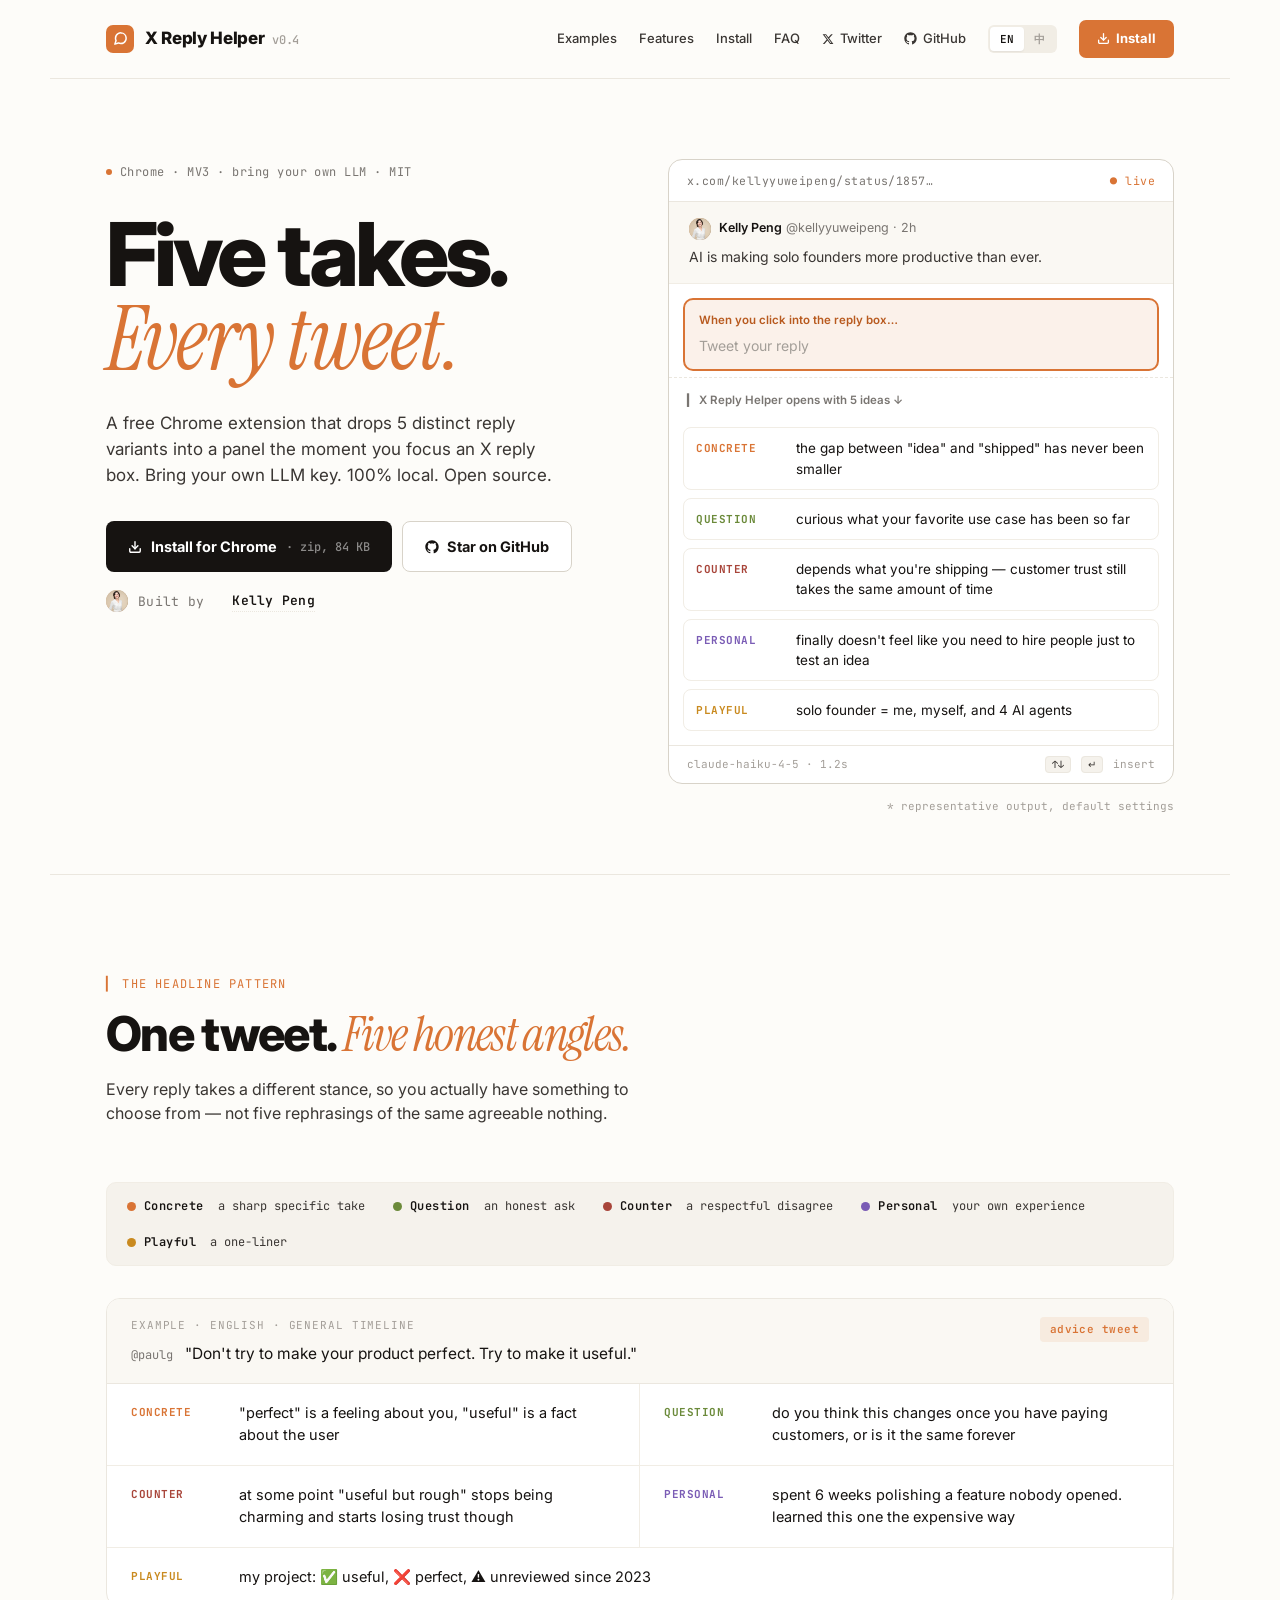
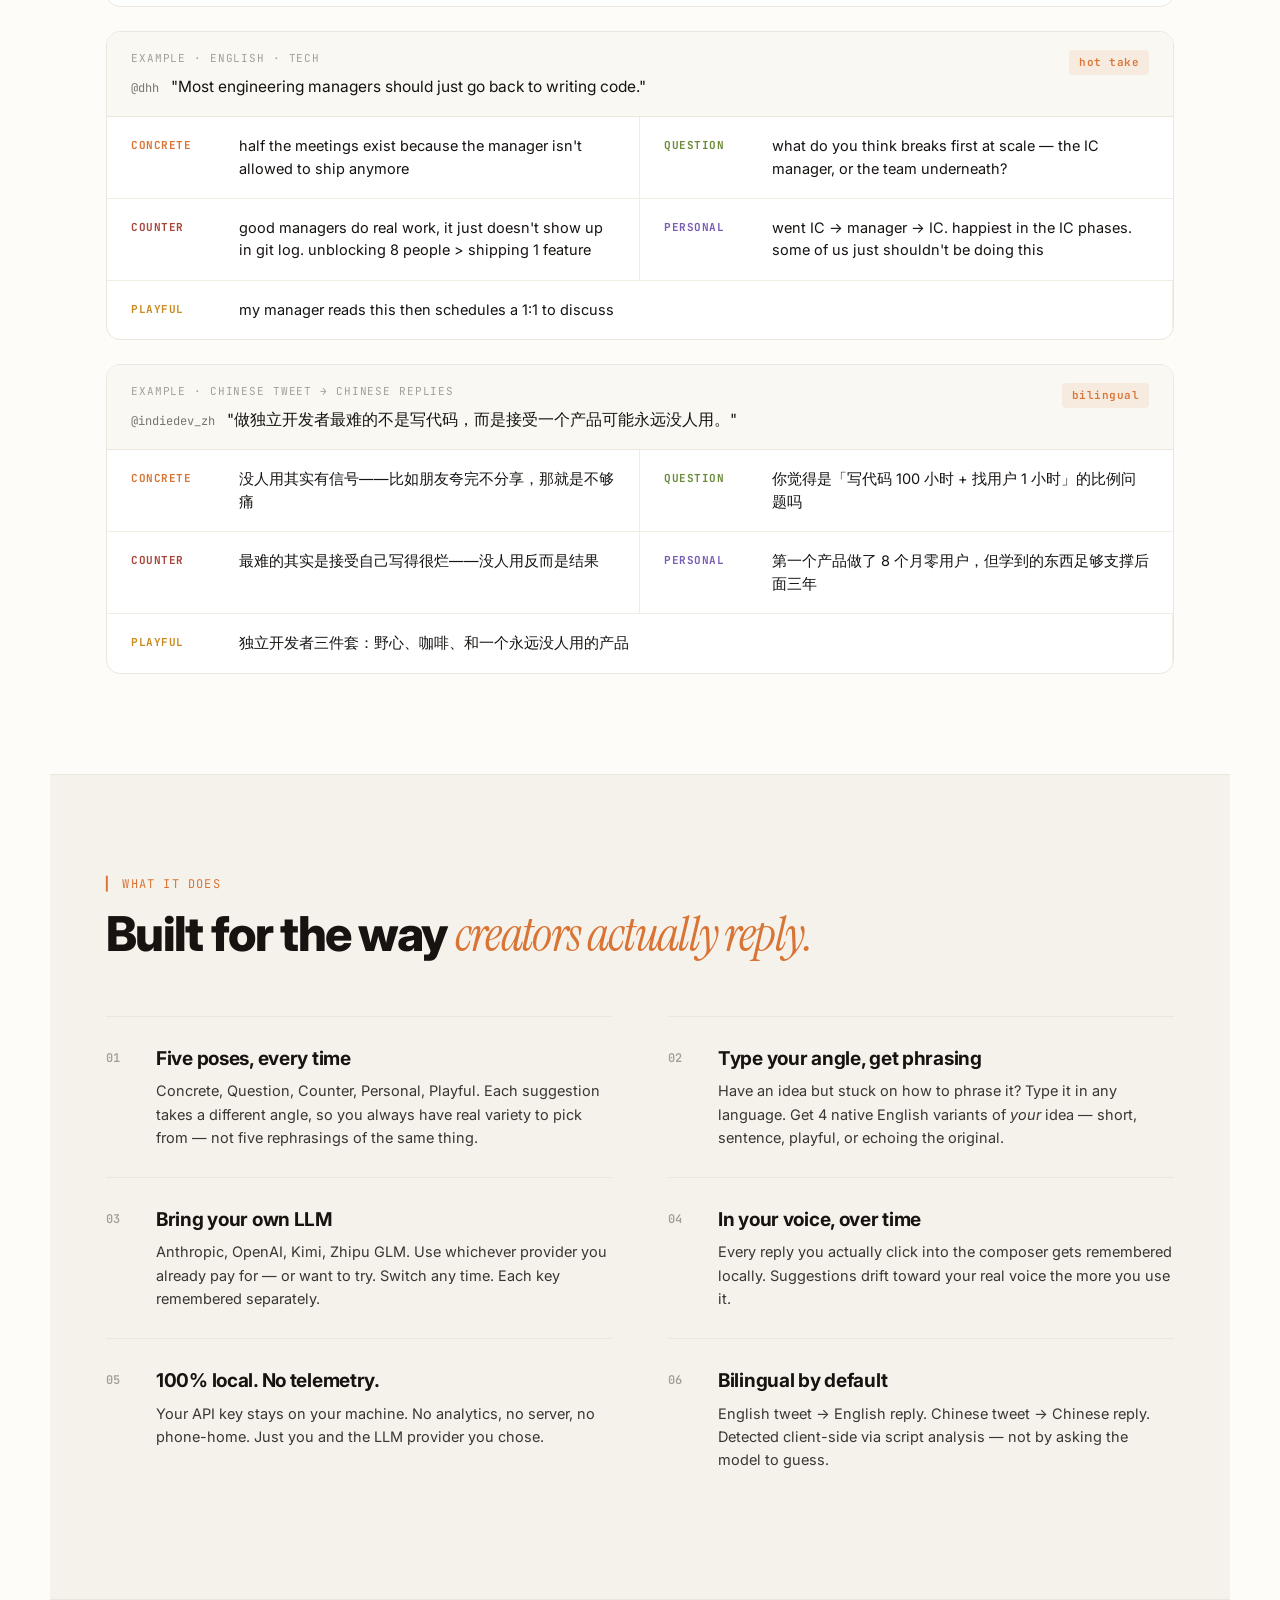
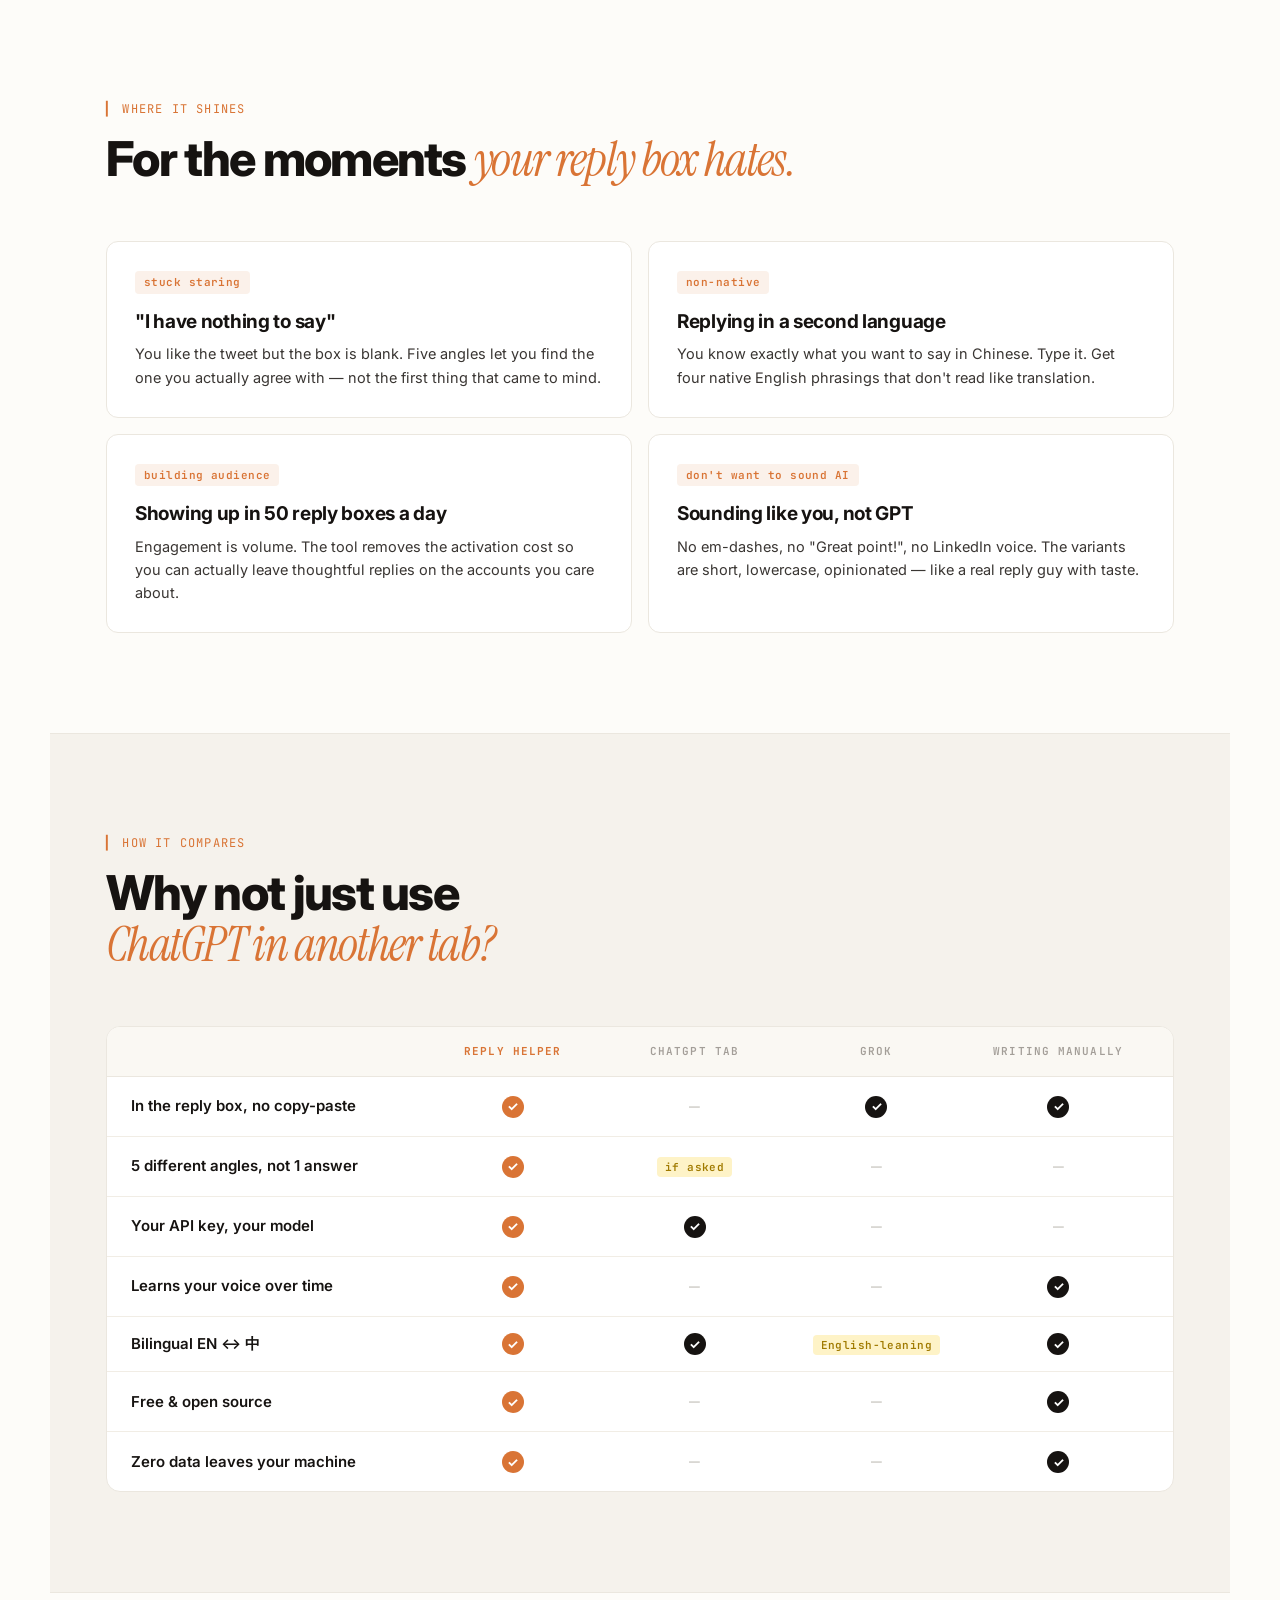
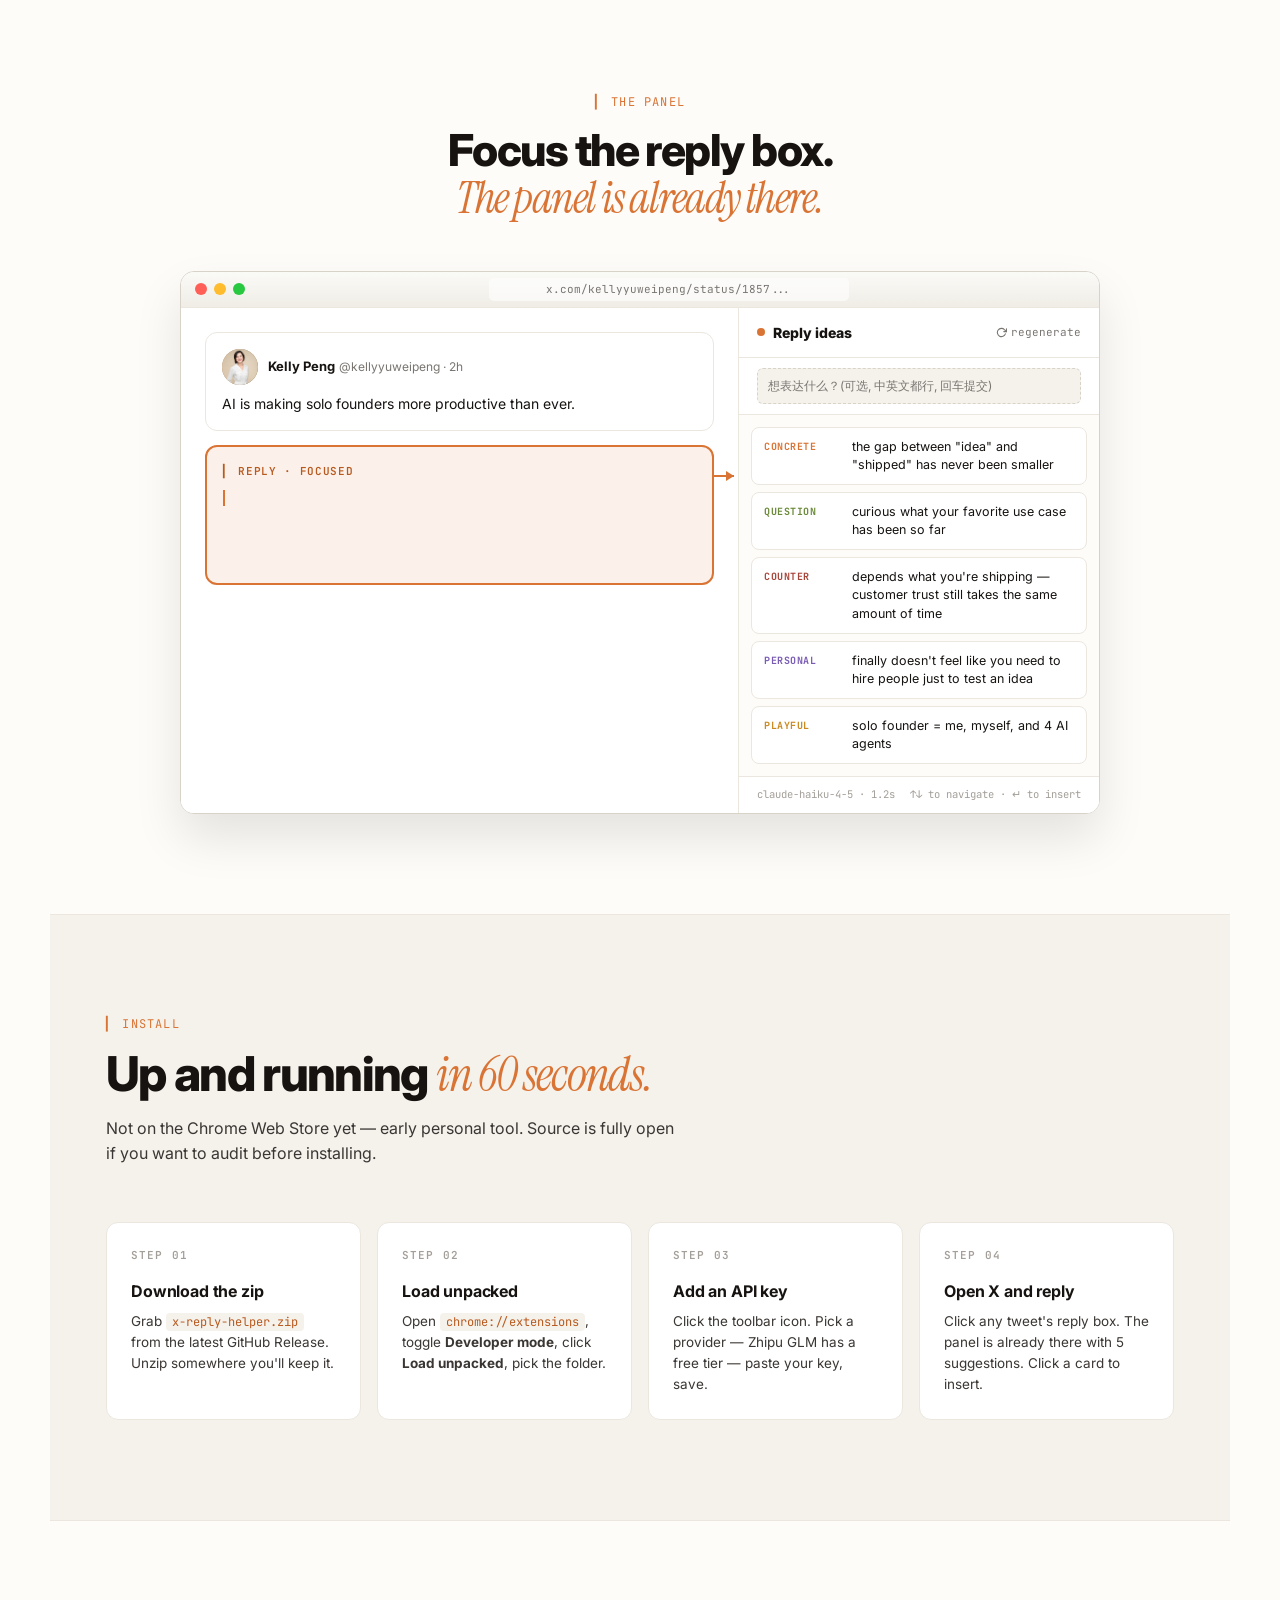
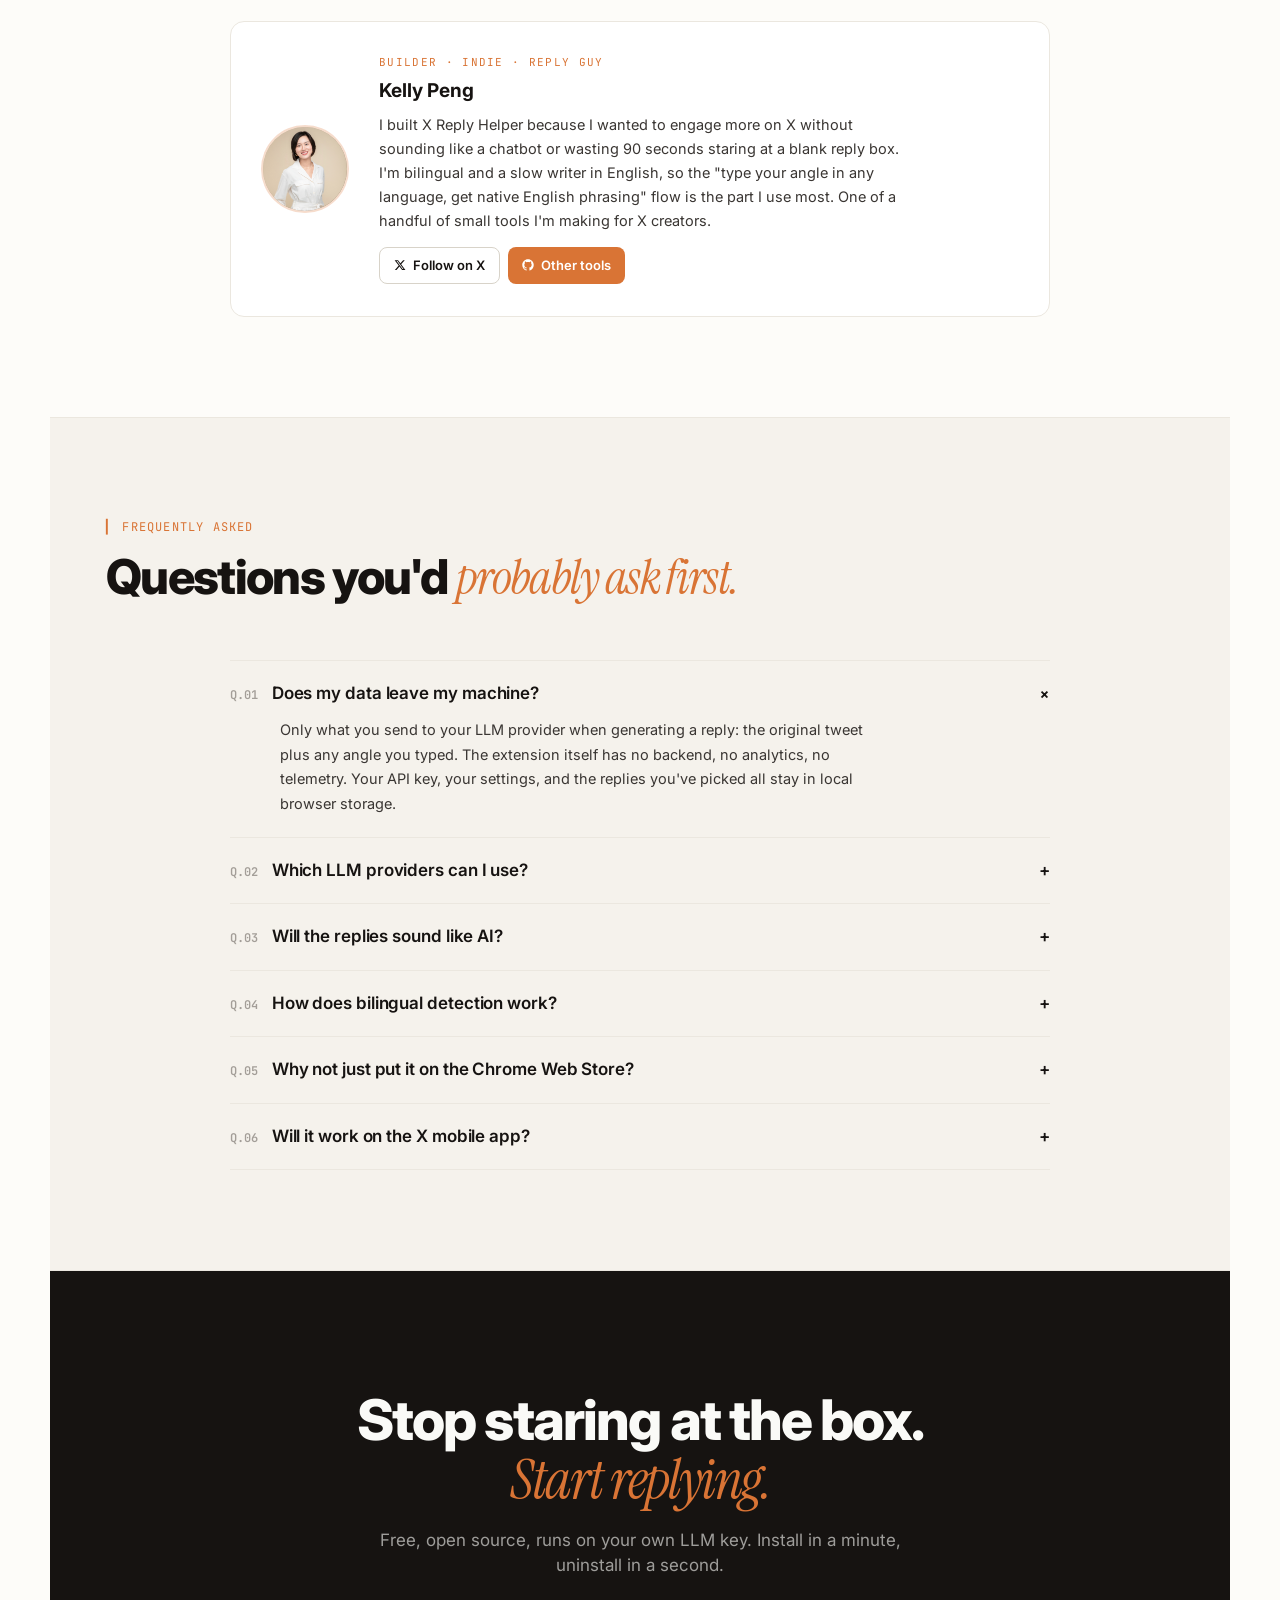
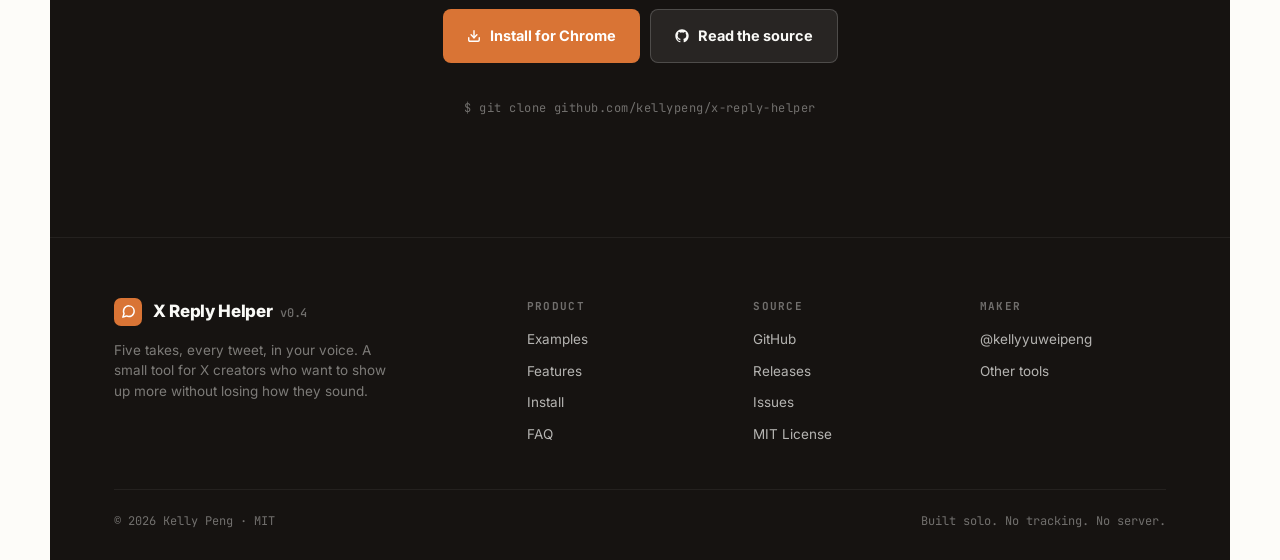
==== commit 1ff0e4f8: "Fix GitHub URLs: kellyyuweipeng -> kellypeng (15 places) The Claude Design import used the X handle " ====
--- a/docs/index.html
+++ b/docs/index.html
@@ -9,7 +9,7 @@
   <meta property="og:type" content="website" />
   <meta property="og:title" content="X Reply Helper · Five takes. Every tweet." />
   <meta property="og:description" content="5 reply ideas, every tweet, in your voice. Chrome extension. Bring your own LLM key. Open source." />
-  <meta property="og:url" content="https://github.com/kellyyuweipeng/x-reply-helper" />
+  <meta property="og:url" content="https://github.com/kellypeng/x-reply-helper" />
   <meta name="twitter:card" content="summary_large_image" />
   <meta name="twitter:creator" content="@kellyyuweipeng" />
 
@@ -1286,7 +1286,7 @@
           <svg width="12" height="12" viewBox="0 0 24 24" fill="currentColor"><path d="M18.244 2.25h3.308l-7.227 8.26 8.502 11.24H16.17l-5.214-6.817L4.99 21.75H1.68l7.73-8.835L1.254 2.25H8.08l4.713 6.231zm-1.161 17.52h1.833L7.084 4.126H5.117z"/></svg>
           Twitter
         </a>
-        <a href="https://github.com/kellyyuweipeng/x-reply-helper" class="nav-icon-link" rel="noopener">
+        <a href="https://github.com/kellypeng/x-reply-helper" class="nav-icon-link" rel="noopener">
           <svg width="13" height="13" viewBox="0 0 24 24" fill="currentColor"><path d="M12 .5C5.65.5.5 5.65.5 12c0 5.08 3.29 9.39 7.86 10.91.58.1.79-.25.79-.56 0-.28-.01-1.02-.02-2-3.2.69-3.87-1.54-3.87-1.54-.52-1.32-1.27-1.67-1.27-1.67-1.04-.71.08-.7.08-.7 1.15.08 1.76 1.18 1.76 1.18 1.02 1.75 2.69 1.25 3.34.96.1-.74.4-1.25.72-1.54-2.55-.29-5.24-1.28-5.24-5.69 0-1.26.45-2.29 1.18-3.09-.12-.29-.51-1.46.11-3.05 0 0 .97-.31 3.18 1.18.92-.26 1.91-.39 2.89-.39s1.97.13 2.89.39c2.21-1.49 3.18-1.18 3.18-1.18.62 1.59.23 2.76.11 3.05.74.8 1.18 1.83 1.18 3.09 0 4.42-2.69 5.4-5.25 5.68.41.36.78 1.06.78 2.13 0 1.54-.01 2.78-.01 3.16 0 .31.21.67.8.56C20.21 21.39 23.5 17.08 23.5 12 23.5 5.65 18.35.5 12 .5z"/></svg>
           GitHub
         </a>
@@ -1294,7 +1294,7 @@
           <button data-lang="en" class="active" type="button">EN</button>
           <button data-lang="zh" type="button">中</button>
         </div>
-        <a href="https://github.com/kellyyuweipeng/x-reply-helper/releases/latest" class="download-btn">
+        <a href="https://github.com/kellypeng/x-reply-helper/releases/latest" class="download-btn">
           <svg width="13" height="13" viewBox="0 0 24 24" fill="none" stroke="currentColor" stroke-width="2.4" stroke-linecap="round" stroke-linejoin="round"><path d="M21 15v4a2 2 0 0 1-2 2H5a2 2 0 0 1-2-2v-4"/><polyline points="7 10 12 15 17 10"/><line x1="12" y1="15" x2="12" y2="3"/></svg>
           <span data-i18n="nav.install_btn">Install</span>
         </a>
@@ -1314,12 +1314,12 @@
         </h1>
         <p class="hero-lede" data-i18n="hero.lede">A free Chrome extension that drops 5 distinct reply variants into a panel the moment you focus an X reply box. Bring your own LLM key. 100% local. Open source.</p>
         <div class="hero-ctas">
-          <a class="btn btn-primary" href="https://github.com/kellyyuweipeng/x-reply-helper/releases/latest">
+          <a class="btn btn-primary" href="https://github.com/kellypeng/x-reply-helper/releases/latest">
             <svg width="14" height="14" viewBox="0 0 24 24" fill="none" stroke="currentColor" stroke-width="2.4" stroke-linecap="round" stroke-linejoin="round"><path d="M21 15v4a2 2 0 0 1-2 2H5a2 2 0 0 1-2-2v-4"/><polyline points="7 10 12 15 17 10"/><line x1="12" y1="15" x2="12" y2="3"/></svg>
             <span data-i18n="hero.cta1">Install for Chrome</span>
             <span class="meta">· zip, 84 KB</span>
           </a>
-          <a class="btn btn-secondary" href="https://github.com/kellyyuweipeng/x-reply-helper">
+          <a class="btn btn-secondary" href="https://github.com/kellypeng/x-reply-helper">
             <svg width="14" height="14" viewBox="0 0 24 24" fill="currentColor"><path d="M12 .5C5.65.5.5 5.65.5 12c0 5.08 3.29 9.39 7.86 10.91.58.1.79-.25.79-.56 0-.28-.01-1.02-.02-2-3.2.69-3.87-1.54-3.87-1.54-.52-1.32-1.27-1.67-1.27-1.67-1.04-.71.08-.7.08-.7 1.15.08 1.76 1.18 1.76 1.18 1.02 1.75 2.69 1.25 3.34.96.1-.74.4-1.25.72-1.54-2.55-.29-5.24-1.28-5.24-5.69 0-1.26.45-2.29 1.18-3.09-.12-.29-.51-1.46.11-3.05 0 0 .97-.31 3.18 1.18.92-.26 1.91-.39 2.89-.39s1.97.13 2.89.39c2.21-1.49 3.18-1.18 3.18-1.18.62 1.59.23 2.76.11 3.05.74.8 1.18 1.83 1.18 3.09 0 4.42-2.69 5.4-5.25 5.68.41.36.78 1.06.78 2.13 0 1.54-.01 2.78-.01 3.16 0 .31.21.67.8.56C20.21 21.39 23.5 17.08 23.5 12 23.5 5.65 18.35.5 12 .5z"/></svg>
             <span data-i18n="hero.cta2">Star on GitHub</span>
           </a>
@@ -1822,7 +1822,7 @@
               <svg width="12" height="12" viewBox="0 0 24 24" fill="currentColor"><path d="M18.244 2.25h3.308l-7.227 8.26 8.502 11.24H16.17l-5.214-6.817L4.99 21.75H1.68l7.73-8.835L1.254 2.25H8.08l4.713 6.231zm-1.161 17.52h1.833L7.084 4.126H5.117z"/></svg>
               <span data-i18n="about.follow">Follow on X</span>
             </a>
-            <a class="pill-btn filled" href="https://github.com/kellyyuweipeng">
+            <a class="pill-btn filled" href="https://github.com/kellypeng">
               <svg width="12" height="12" viewBox="0 0 24 24" fill="currentColor"><path d="M12 .5C5.65.5.5 5.65.5 12c0 5.08 3.29 9.39 7.86 10.91.58.1.79-.25.79-.56 0-.28-.01-1.02-.02-2-3.2.69-3.87-1.54-3.87-1.54-.52-1.32-1.27-1.67-1.27-1.67-1.04-.71.08-.7.08-.7 1.15.08 1.76 1.18 1.76 1.18 1.02 1.75 2.69 1.25 3.34.96.1-.74.4-1.25.72-1.54-2.55-.29-5.24-1.28-5.24-5.69 0-1.26.45-2.29 1.18-3.09-.12-.29-.51-1.46.11-3.05 0 0 .97-.31 3.18 1.18.92-.26 1.91-.39 2.89-.39s1.97.13 2.89.39c2.21-1.49 3.18-1.18 3.18-1.18.62 1.59.23 2.76.11 3.05.74.8 1.18 1.83 1.18 3.09 0 4.42-2.69 5.4-5.25 5.68.41.36.78 1.06.78 2.13 0 1.54-.01 2.78-.01 3.16 0 .31.21.67.8.56C20.21 21.39 23.5 17.08 23.5 12 23.5 5.65 18.35.5 12 .5z"/></svg>
               <span data-i18n="about.other">Other tools</span>
             </a>
@@ -1900,16 +1900,16 @@
       </h2>
       <p class="lede" data-i18n="cta.lede">Free, open source, runs on your own LLM key. Install in a minute, uninstall in a second.</p>
       <div class="ctas">
-        <a class="btn primary" href="https://github.com/kellyyuweipeng/x-reply-helper/releases/latest">
+        <a class="btn primary" href="https://github.com/kellypeng/x-reply-helper/releases/latest">
           <svg width="14" height="14" viewBox="0 0 24 24" fill="none" stroke="currentColor" stroke-width="2.4" stroke-linecap="round" stroke-linejoin="round"><path d="M21 15v4a2 2 0 0 1-2 2H5a2 2 0 0 1-2-2v-4"/><polyline points="7 10 12 15 17 10"/><line x1="12" y1="15" x2="12" y2="3"/></svg>
           <span data-i18n="cta.btn1">Install for Chrome</span>
         </a>
-        <a class="btn ghost" href="https://github.com/kellyyuweipeng/x-reply-helper">
+        <a class="btn ghost" href="https://github.com/kellypeng/x-reply-helper">
           <svg width="14" height="14" viewBox="0 0 24 24" fill="currentColor"><path d="M12 .5C5.65.5.5 5.65.5 12c0 5.08 3.29 9.39 7.86 10.91.58.1.79-.25.79-.56 0-.28-.01-1.02-.02-2-3.2.69-3.87-1.54-3.87-1.54-.52-1.32-1.27-1.67-1.27-1.67-1.04-.71.08-.7.08-.7 1.15.08 1.76 1.18 1.76 1.18 1.02 1.75 2.69 1.25 3.34.96.1-.74.4-1.25.72-1.54-2.55-.29-5.24-1.28-5.24-5.69 0-1.26.45-2.29 1.18-3.09-.12-.29-.51-1.46.11-3.05 0 0 .97-.31 3.18 1.18.92-.26 1.91-.39 2.89-.39s1.97.13 2.89.39c2.21-1.49 3.18-1.18 3.18-1.18.62 1.59.23 2.76.11 3.05.74.8 1.18 1.83 1.18 3.09 0 4.42-2.69 5.4-5.25 5.68.41.36.78 1.06.78 2.13 0 1.54-.01 2.78-.01 3.16 0 .31.21.67.8.56C20.21 21.39 23.5 17.08 23.5 12 23.5 5.65 18.35.5 12 .5z"/></svg>
           <span data-i18n="cta.btn2">Read the source</span>
         </a>
       </div>
-      <div class="terminal" data-i18n="cta.terminal">$ git clone github.com/kellyyuweipeng/x-reply-helper</div>
+      <div class="terminal" data-i18n="cta.terminal">$ git clone github.com/kellypeng/x-reply-helper</div>
     </section>
 
     <!-- ============== FOOTER ============== -->
@@ -1938,17 +1938,17 @@
         <div class="foot-col">
           <h6 data-i18n="foot.col2.title">Source</h6>
           <ul>
-            <li><a href="https://github.com/kellyyuweipeng/x-reply-helper">GitHub</a></li>
-            <li><a href="https://github.com/kellyyuweipeng/x-reply-helper/releases">Releases</a></li>
-            <li><a href="https://github.com/kellyyuweipeng/x-reply-helper/issues" data-i18n="foot.issues">Issues</a></li>
-            <li><a href="https://github.com/kellyyuweipeng/x-reply-helper/blob/main/LICENSE">MIT License</a></li>
+            <li><a href="https://github.com/kellypeng/x-reply-helper">GitHub</a></li>
+            <li><a href="https://github.com/kellypeng/x-reply-helper/releases">Releases</a></li>
+            <li><a href="https://github.com/kellypeng/x-reply-helper/issues" data-i18n="foot.issues">Issues</a></li>
+            <li><a href="https://github.com/kellypeng/x-reply-helper/blob/main/LICENSE">MIT License</a></li>
           </ul>
         </div>
         <div class="foot-col">
           <h6 data-i18n="foot.col3.title">Maker</h6>
           <ul>
             <li><a href="https://twitter.com/kellyyuweipeng">@kellyyuweipeng</a></li>
-            <li><a href="https://github.com/kellyyuweipeng" data-i18n="foot.other">Other tools</a></li>
+            <li><a href="https://github.com/kellypeng" data-i18n="foot.other">Other tools</a></li>
           </ul>
         </div>
       </div>
@@ -2137,7 +2137,7 @@
         "cta.lede": "免费、开源、用你自己的 LLM key。一分钟装好，一秒钟卸载。",
         "cta.btn1": "安装到 Chrome",
         "cta.btn2": "查看源代码",
-        "cta.terminal": "$ git clone github.com/kellyyuweipeng/x-reply-helper",
+        "cta.terminal": "$ git clone github.com/kellypeng/x-reply-helper",
 
         "foot.tagline": "五种回复，每一条推文，都用你的语气。一个为想多发声但不愿失去自己声音的 X 创作者做的小工具。",
         "foot.col1.title": "产品",
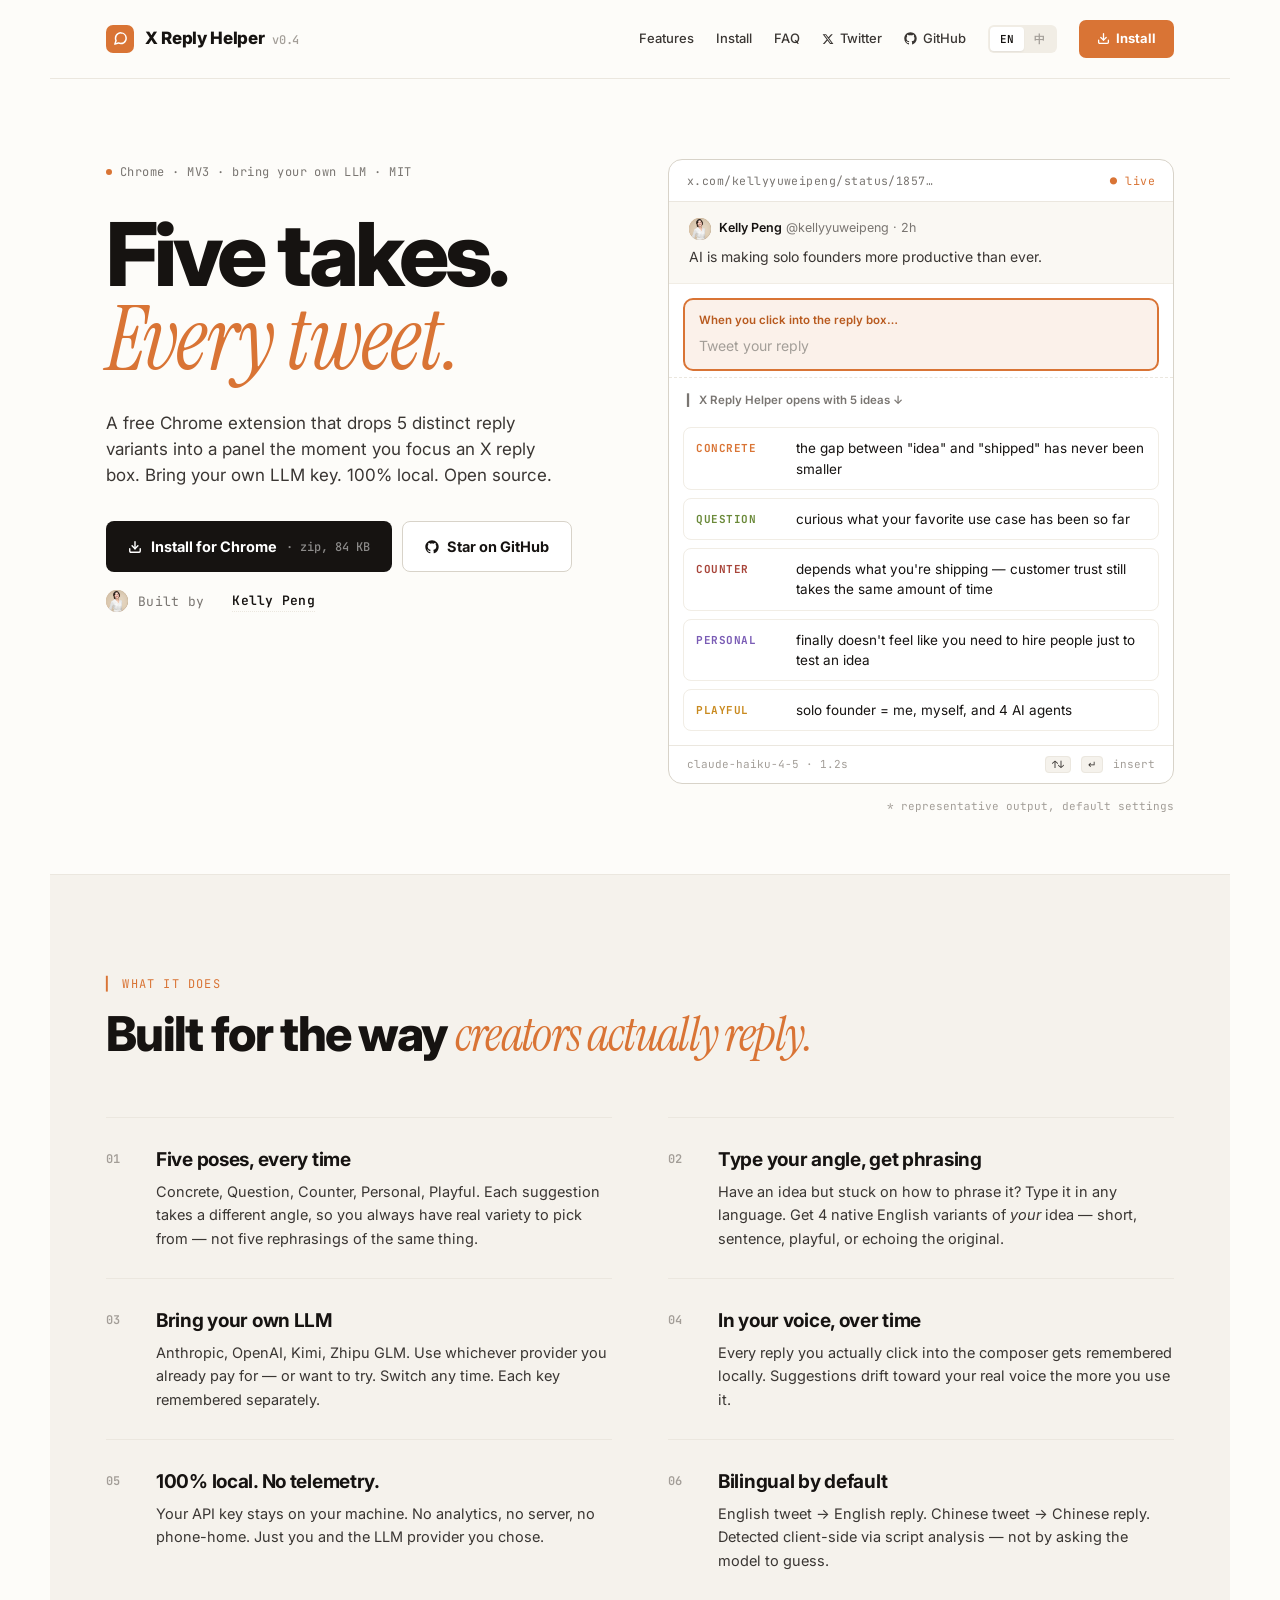
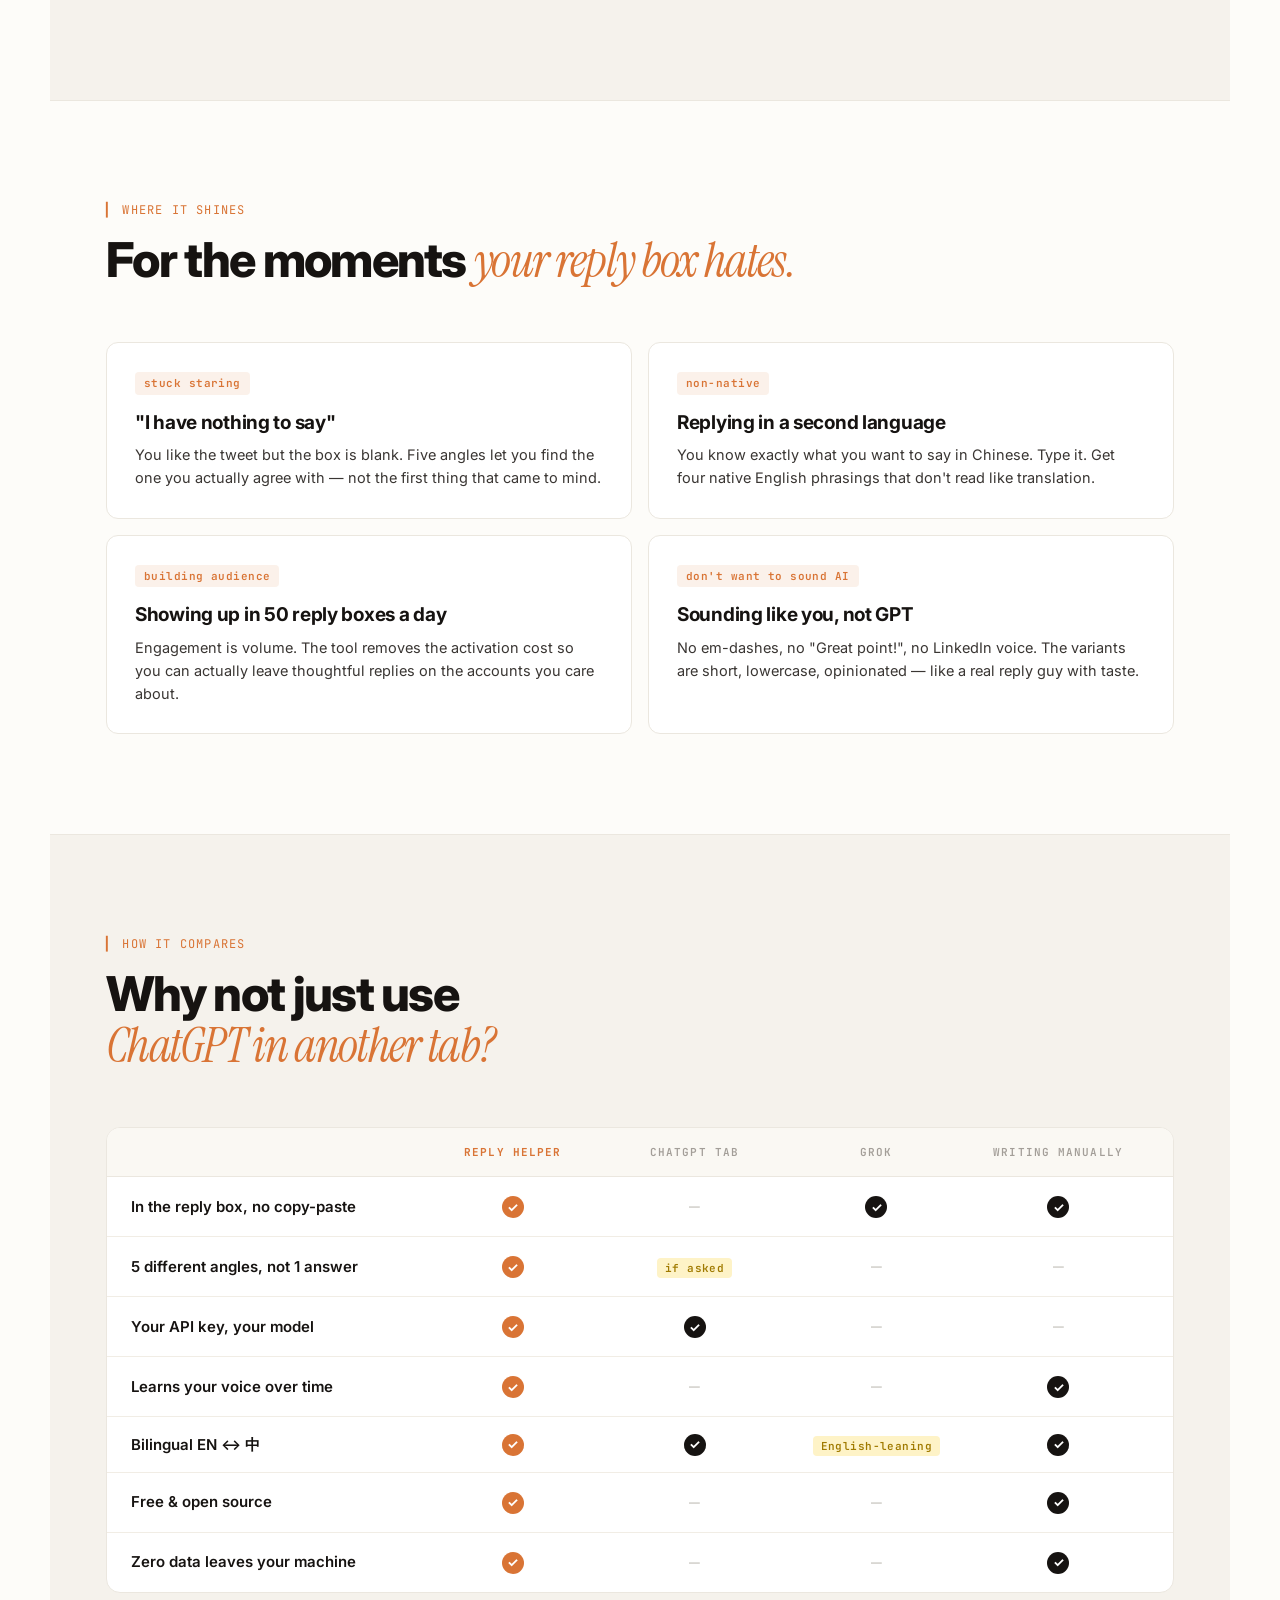
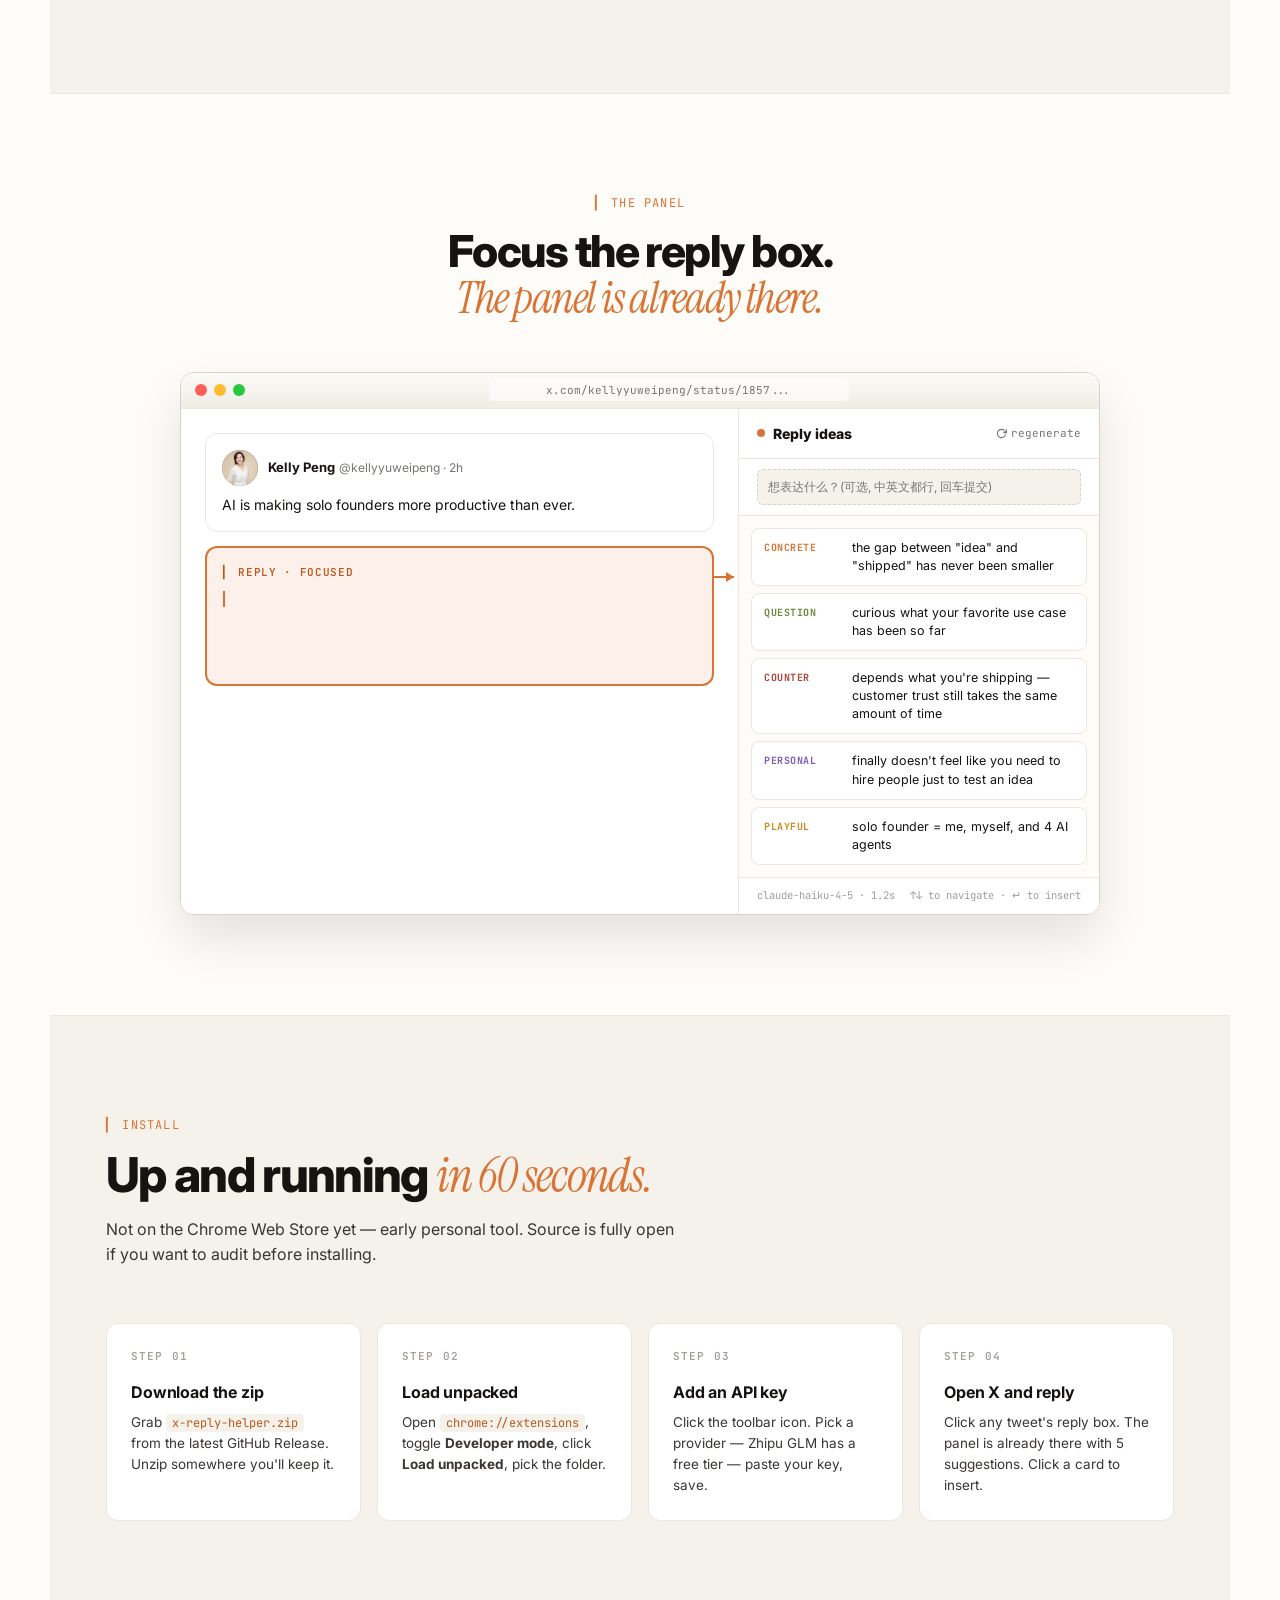
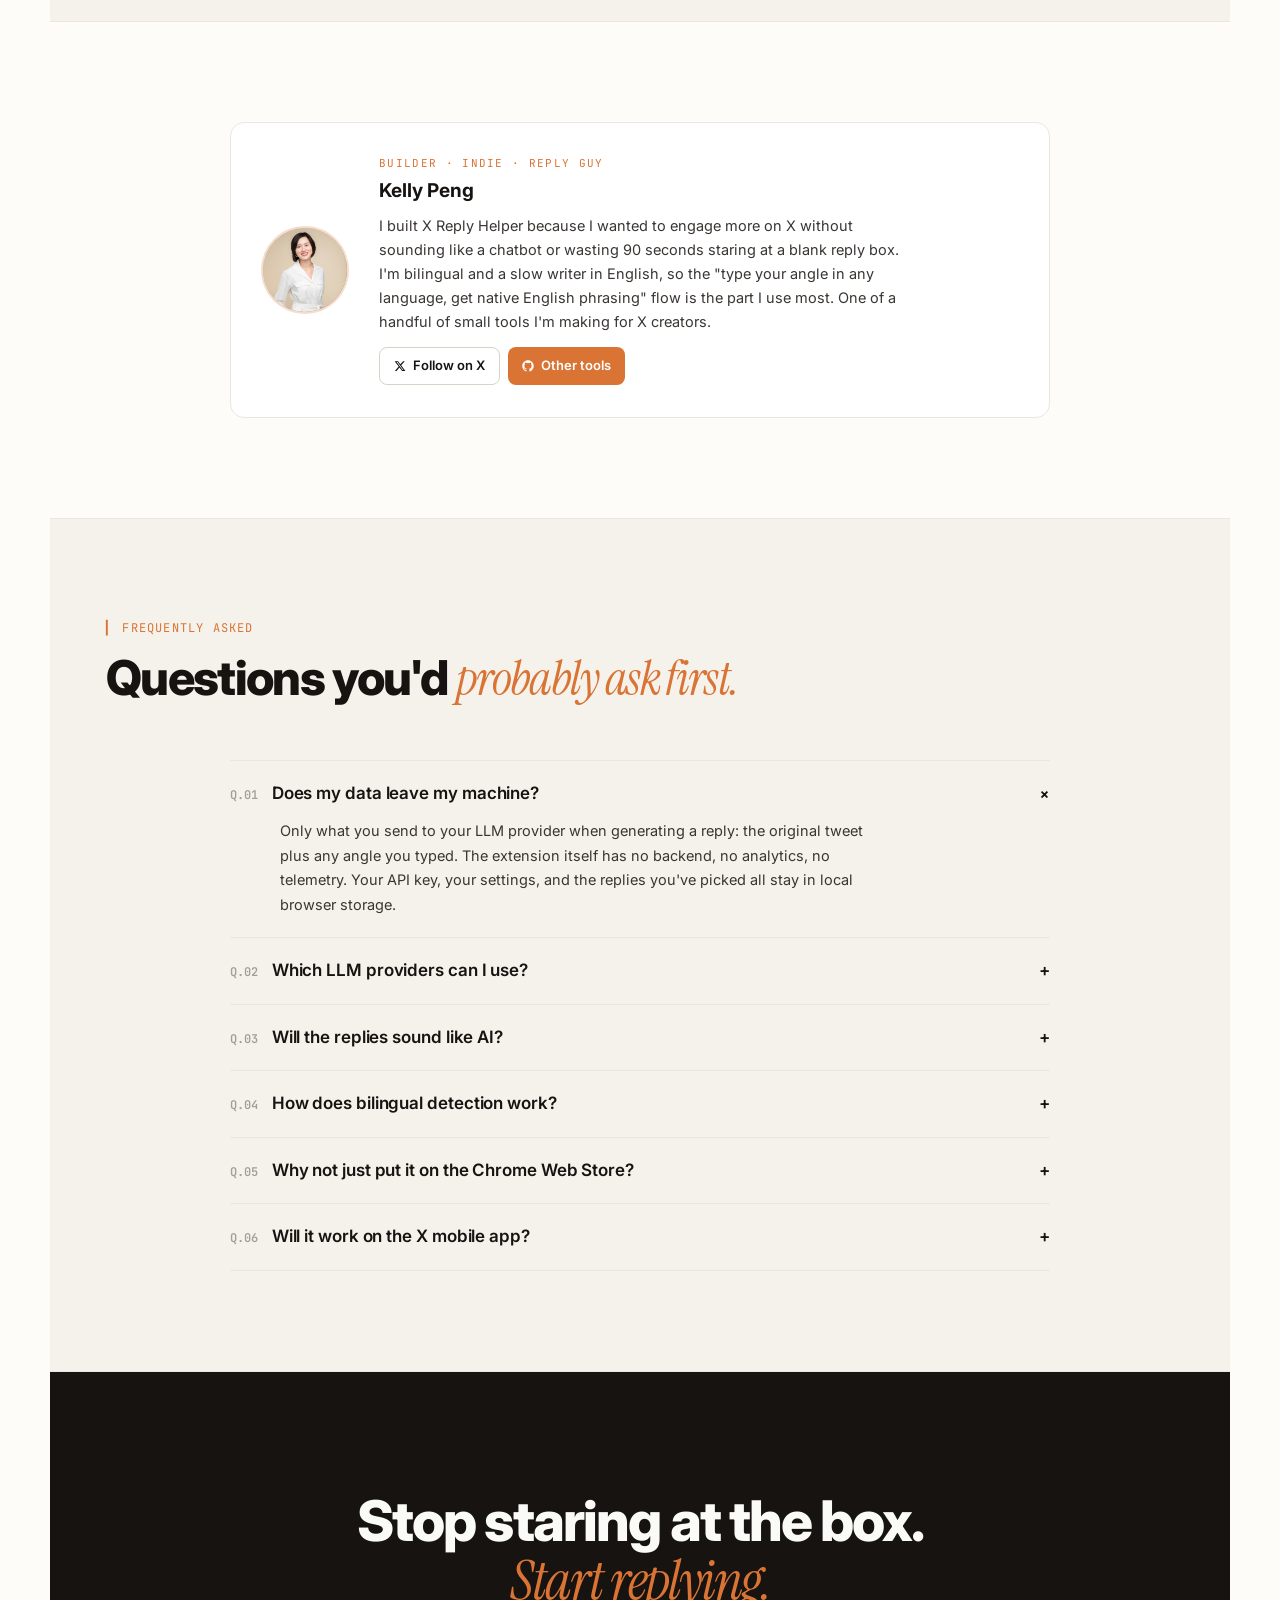
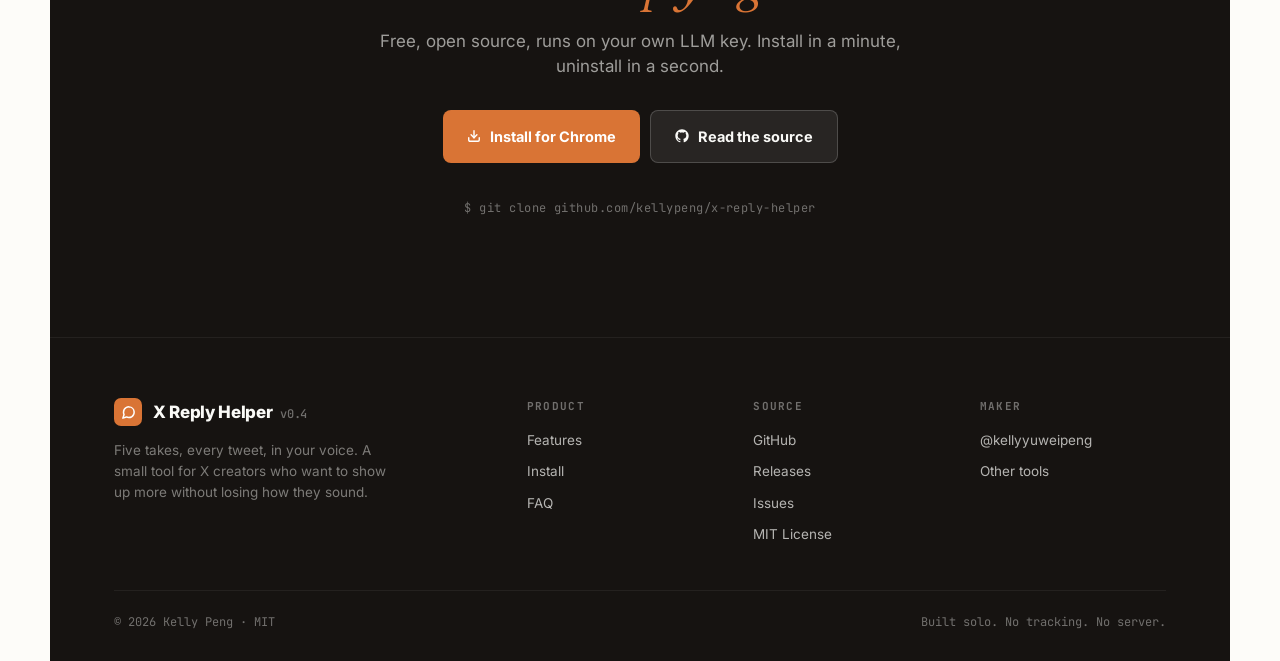
==== commit 8738930b: "Remove dense Examples section ("One tweet. Five honest angles.") Three nested example cards × 5 repl" ====
--- a/docs/index.html
+++ b/docs/index.html
@@ -12,6 +12,8 @@
   <meta property="og:url" content="https://github.com/kellypeng/x-reply-helper" />
   <meta name="twitter:card" content="summary_large_image" />
   <meta name="twitter:creator" content="@kellyyuweipeng" />
+
+  <link rel="icon" type="image/svg+xml" href="favicon.svg" />
 
   <link rel="preconnect" href="https://fonts.googleapis.com" />
   <link rel="preconnect" href="https://fonts.gstatic.com" crossorigin />
@@ -438,121 +440,6 @@
       line-height: 1.55;
       max-width: 580px;
     }
-
-    /* ==============================================================
-       EXAMPLES — tweet → 5 variants (custom for this product)
-       ============================================================== */
-    .examples-stack { display: grid; gap: 24px; }
-    .example {
-      background: #fff;
-      border: 1px solid var(--border);
-      border-radius: 14px;
-      overflow: hidden;
-    }
-    .example-head {
-      padding: 18px 24px;
-      border-bottom: 1px solid var(--border);
-      background: var(--bg-row);
-      display: grid;
-      grid-template-columns: 1fr auto;
-      gap: 24px;
-      align-items: start;
-    }
-    .example-head-meta {
-      font-family: var(--mono);
-      font-size: 11px;
-      color: var(--muted-2);
-      letter-spacing: 0.08em;
-      text-transform: uppercase;
-      margin-bottom: 8px;
-    }
-    .example-tweet {
-      font-size: 15.5px;
-      line-height: 1.5;
-      color: var(--text);
-      max-width: 640px;
-    }
-    .example-tweet .handle {
-      color: var(--muted);
-      font-family: var(--mono);
-      font-size: 12px;
-      margin-right: 8px;
-    }
-    .example-tag {
-      font-family: var(--mono);
-      font-size: 11px;
-      color: var(--accent);
-      background: var(--accent-soft);
-      padding: 4px 10px;
-      border-radius: 4px;
-      letter-spacing: 0.04em;
-      font-weight: 600;
-      white-space: nowrap;
-    }
-    .example-replies {
-      display: grid;
-      grid-template-columns: 1fr 1fr;
-    }
-    .example-reply {
-      padding: 18px 24px;
-      display: grid;
-      grid-template-columns: 92px 1fr;
-      gap: 16px;
-      border-top: 1px solid var(--border-soft);
-    }
-    .example-reply:nth-child(odd) { border-right: 1px solid var(--border-soft); }
-    .example-reply:nth-child(1), .example-reply:nth-child(2) { border-top: 0; }
-    .example-pose {
-      font-family: var(--mono);
-      font-size: 11px;
-      font-weight: 700;
-      letter-spacing: 0.05em;
-      text-transform: uppercase;
-      color: var(--pose-color, var(--accent));
-      padding-top: 2px;
-    }
-    .example-pose.concrete { --pose-color: var(--pose-concrete); }
-    .example-pose.question { --pose-color: var(--pose-question); }
-    .example-pose.counter  { --pose-color: var(--pose-counter); }
-    .example-pose.personal { --pose-color: var(--pose-personal); }
-    .example-pose.playful  { --pose-color: var(--pose-playful); }
-    .example-reply-text {
-      font-size: 14.5px;
-      color: var(--text);
-      line-height: 1.55;
-    }
-    .example-reply.full {
-      grid-column: 1 / -1;
-    }
-    /* Pose legend strip */
-    .pose-legend {
-      display: flex;
-      gap: 18px 28px;
-      flex-wrap: wrap;
-      margin-bottom: 32px;
-      padding: 14px 20px;
-      background: var(--bg-soft);
-      border: 1px solid var(--border-soft);
-      border-radius: 10px;
-    }
-    .pose-legend-item {
-      display: inline-flex;
-      align-items: center;
-      gap: 8px;
-      font-family: var(--mono);
-      font-size: 12px;
-      color: var(--text-soft);
-    }
-    .pose-dot {
-      width: 9px; height: 9px; border-radius: 50%;
-      background: var(--pose-color, var(--accent));
-    }
-    .pose-legend-item.concrete .pose-dot { background: var(--pose-concrete); }
-    .pose-legend-item.question .pose-dot { background: var(--pose-question); }
-    .pose-legend-item.counter  .pose-dot { background: var(--pose-counter); }
-    .pose-legend-item.personal .pose-dot { background: var(--pose-personal); }
-    .pose-legend-item.playful  .pose-dot { background: var(--pose-playful); }
-    .pose-legend-item .label { font-weight: 600; color: var(--text); margin-right: 6px; letter-spacing: 0.04em; }
 
     /* ==============================================================
        FEATURES
@@ -1242,9 +1129,6 @@
       .section-head h2, .appshot-wrap h2, section.cta h2 { font-size: 36px; }
       .vs-head, .vs-row { padding-left: 14px; padding-right: 14px; }
       .vs-head { font-size: 10px; }
-      .example-replies { grid-template-columns: 1fr; }
-      .example-reply:nth-child(odd) { border-right: 0; }
-      .example-reply:nth-child(2) { border-top: 1px solid var(--border-soft); }
       .appshot-body { grid-template-columns: 1fr; min-height: 0; }
       .appshot-x { border-right: 0; border-bottom: 1px solid var(--border); }
       .appshot-x-composer-arrow { display: none; }
@@ -1258,9 +1142,6 @@
       .vs-head, .vs-row { grid-template-columns: 1.4fr repeat(4, 1fr); font-size: 12px; }
       .vs-head { font-size: 9px; }
       .foot-grid { grid-template-columns: 1fr; }
-      .pose-legend { gap: 10px 18px; }
-      .example-head { grid-template-columns: 1fr; }
-      .example-reply { grid-template-columns: 1fr; gap: 6px; }
     }
   </style>
 </head>
@@ -1278,7 +1159,6 @@
         <div class="brand-name">X Reply Helper<span class="ver">v0.4</span></div>
       </a>
       <nav class="nav">
-        <a href="#examples" class="nav-link" data-i18n="nav.examples">Examples</a>
         <a href="#features" class="nav-link" data-i18n="nav.features">Features</a>
         <a href="#install" class="nav-link" data-i18n="nav.install">Install</a>
         <a href="#faq" class="nav-link" data-i18n="nav.faq">FAQ</a>
@@ -1382,157 +1262,6 @@
       </div>
     </section>
 
-    <!-- ============== EXAMPLES ============== -->
-    <section id="examples" class="section">
-      <div class="section-head">
-        <div class="eyebrow"><span data-i18n="demo.eyebrow">▎ The headline pattern</span></div>
-        <h2>
-          <span data-i18n="demo.title1">One tweet.</span>
-          <span class="serif" data-i18n="demo.title2">Five honest angles.</span>
-        </h2>
-        <p class="lede" data-i18n="demo.lede">Every reply takes a different stance, so you actually have something to choose from — not five rephrasings of the same agreeable nothing.</p>
-      </div>
-
-      <!-- Pose legend -->
-      <div class="pose-legend">
-        <div class="pose-legend-item concrete">
-          <span class="pose-dot"></span>
-          <span class="label" data-i18n="pose.concrete">Concrete</span>
-          <span data-i18n="pose.concrete.def">a sharp specific take</span>
-        </div>
-        <div class="pose-legend-item question">
-          <span class="pose-dot"></span>
-          <span class="label" data-i18n="pose.question">Question</span>
-          <span data-i18n="pose.question.def">an honest ask</span>
-        </div>
-        <div class="pose-legend-item counter">
-          <span class="pose-dot"></span>
-          <span class="label" data-i18n="pose.counter">Counter</span>
-          <span data-i18n="pose.counter.def">a respectful disagree</span>
-        </div>
-        <div class="pose-legend-item personal">
-          <span class="pose-dot"></span>
-          <span class="label" data-i18n="pose.personal">Personal</span>
-          <span data-i18n="pose.personal.def">your own experience</span>
-        </div>
-        <div class="pose-legend-item playful">
-          <span class="pose-dot"></span>
-          <span class="label" data-i18n="pose.playful">Playful</span>
-          <span data-i18n="pose.playful.def">a one-liner</span>
-        </div>
-      </div>
-
-      <div class="examples-stack">
-        <!-- Example 1 -->
-        <article class="example">
-          <div class="example-head">
-            <div>
-              <div class="example-head-meta" data-i18n="ex.1.meta">EXAMPLE · ENGLISH · GENERAL TIMELINE</div>
-              <div class="example-tweet">
-                <span class="handle">@paulg</span>
-                <span data-i18n="ex.1.tweet">"Don't try to make your product perfect. Try to make it useful."</span>
-              </div>
-            </div>
-            <span class="example-tag" data-i18n="ex.1.tag">advice tweet</span>
-          </div>
-          <div class="example-replies">
-            <div class="example-reply">
-              <span class="example-pose concrete" data-i18n="pose.concrete">Concrete</span>
-              <div class="example-reply-text" data-i18n="ex.1.r1">"perfect" is a feeling about you, "useful" is a fact about the user</div>
-            </div>
-            <div class="example-reply">
-              <span class="example-pose question" data-i18n="pose.question">Question</span>
-              <div class="example-reply-text" data-i18n="ex.1.r2">do you think this changes once you have paying customers, or is it the same forever</div>
-            </div>
-            <div class="example-reply">
-              <span class="example-pose counter" data-i18n="pose.counter">Counter</span>
-              <div class="example-reply-text" data-i18n="ex.1.r3">at some point "useful but rough" stops being charming and starts losing trust though</div>
-            </div>
-            <div class="example-reply">
-              <span class="example-pose personal" data-i18n="pose.personal">Personal</span>
-              <div class="example-reply-text" data-i18n="ex.1.r4">spent 6 weeks polishing a feature nobody opened. learned this one the expensive way</div>
-            </div>
-            <div class="example-reply full">
-              <span class="example-pose playful" data-i18n="pose.playful">Playful</span>
-              <div class="example-reply-text" data-i18n="ex.1.r5">my project: ✅ useful, ❌ perfect, ⚠️ unreviewed since 2023</div>
-            </div>
-          </div>
-        </article>
-
-        <!-- Example 2 -->
-        <article class="example">
-          <div class="example-head">
-            <div>
-              <div class="example-head-meta" data-i18n="ex.2.meta">EXAMPLE · ENGLISH · TECH</div>
-              <div class="example-tweet">
-                <span class="handle">@dhh</span>
-                <span data-i18n="ex.2.tweet">"Most engineering managers should just go back to writing code."</span>
-              </div>
-            </div>
-            <span class="example-tag" data-i18n="ex.2.tag">hot take</span>
-          </div>
-          <div class="example-replies">
-            <div class="example-reply">
-              <span class="example-pose concrete" data-i18n="pose.concrete">Concrete</span>
-              <div class="example-reply-text" data-i18n="ex.2.r1">half the meetings exist because the manager isn't allowed to ship anymore</div>
-            </div>
-            <div class="example-reply">
-              <span class="example-pose question" data-i18n="pose.question">Question</span>
-              <div class="example-reply-text" data-i18n="ex.2.r2">what do you think breaks first at scale — the IC manager, or the team underneath?</div>
-            </div>
-            <div class="example-reply">
-              <span class="example-pose counter" data-i18n="pose.counter">Counter</span>
-              <div class="example-reply-text" data-i18n="ex.2.r3">good managers do real work, it just doesn't show up in git log. unblocking 8 people > shipping 1 feature</div>
-            </div>
-            <div class="example-reply">
-              <span class="example-pose personal" data-i18n="pose.personal">Personal</span>
-              <div class="example-reply-text" data-i18n="ex.2.r4">went IC → manager → IC. happiest in the IC phases. some of us just shouldn't be doing this</div>
-            </div>
-            <div class="example-reply full">
-              <span class="example-pose playful" data-i18n="pose.playful">Playful</span>
-              <div class="example-reply-text" data-i18n="ex.2.r5">my manager reads this then schedules a 1:1 to discuss</div>
-            </div>
-          </div>
-        </article>
-
-        <!-- Example 3 — bilingual showcase -->
-        <article class="example">
-          <div class="example-head">
-            <div>
-              <div class="example-head-meta" data-i18n="ex.3.meta">EXAMPLE · CHINESE TWEET → CHINESE REPLIES</div>
-              <div class="example-tweet">
-                <span class="handle">@indiedev_zh</span>
-                <span data-i18n="ex.3.tweet">"做独立开发者最难的不是写代码，而是接受一个产品可能永远没人用。"</span>
-              </div>
-            </div>
-            <span class="example-tag" data-i18n="ex.3.tag">bilingual</span>
-          </div>
-          <div class="example-replies">
-            <div class="example-reply">
-              <span class="example-pose concrete" data-i18n="pose.concrete">Concrete</span>
-              <div class="example-reply-text" data-i18n="ex.3.r1">没人用其实有信号——比如朋友夸完不分享，那就是不够痛</div>
-            </div>
-            <div class="example-reply">
-              <span class="example-pose question" data-i18n="pose.question">Question</span>
-              <div class="example-reply-text" data-i18n="ex.3.r2">你觉得是「写代码 100 小时 + 找用户 1 小时」的比例问题吗</div>
-            </div>
-            <div class="example-reply">
-              <span class="example-pose counter" data-i18n="pose.counter">Counter</span>
-              <div class="example-reply-text" data-i18n="ex.3.r3">最难的其实是接受自己写得很烂——没人用反而是结果</div>
-            </div>
-            <div class="example-reply">
-              <span class="example-pose personal" data-i18n="pose.personal">Personal</span>
-              <div class="example-reply-text" data-i18n="ex.3.r4">第一个产品做了 8 个月零用户，但学到的东西足够支撑后面三年</div>
-            </div>
-            <div class="example-reply full">
-              <span class="example-pose playful" data-i18n="pose.playful">Playful</span>
-              <div class="example-reply-text" data-i18n="ex.3.r5">独立开发者三件套：野心、咖啡、和一个永远没人用的产品</div>
-            </div>
-          </div>
-        </article>
-      </div>
-    </section>
-
     <!-- ============== FEATURES ============== -->
     <section id="features" class="section bg-soft">
       <div class="section-head">
@@ -1929,7 +1658,6 @@
         <div class="foot-col">
           <h6 data-i18n="foot.col1.title">Product</h6>
           <ul>
-            <li><a href="#examples" data-i18n="nav.examples">Examples</a></li>
             <li><a href="#features" data-i18n="nav.features">Features</a></li>
             <li><a href="#install" data-i18n="nav.install">Install</a></li>
             <li><a href="#faq" data-i18n="nav.faq">FAQ</a></li>
@@ -1965,7 +1693,6 @@
     const I18N = {
       en: {}, // English is the source — strings live in markup
       zh: {
-        "nav.examples": "示例",
         "nav.features": "功能",
         "nav.install": "安装",
         "nav.faq": "FAQ",
@@ -2002,43 +1729,10 @@
         "pose.counter": "反驳",
         "pose.personal": "个人",
         "pose.playful": "玩梗",
-        "pose.concrete.def": "一个具体的点",
-        "pose.question.def": "顺势问一句",
-        "pose.counter.def": "礼貌不同意",
-        "pose.personal.def": "聊聊自己",
-        "pose.playful.def": "玩个梗",
-
-        "demo.eyebrow": "▎ 怎么用",
-        "demo.title1": "同一条推，",
-        "demo.title2": "五种回法。",
-        "demo.lede": "每条都换一个角度，让你真的有得挑——不是同一句废话改 5 遍。",
-
-        "ex.1.meta": "示例 · 英文推 · 通用",
-        "ex.1.tweet": "「别想着把产品做完美。先把它做得有用。」",
-        "ex.1.tag": "鸡汤金句",
-        "ex.1.r1": "「完美」是你自己的感觉，「有用」是用户的事实",
-        "ex.1.r2": "你觉得有了付费用户之后这话还成立吗",
-        "ex.1.r3": "但「有用但糙」过了某个阶段就不可爱了，会开始掉信任",
-        "ex.1.r4": "上次为了一个没人点的功能磨了 6 周。这堂课交了不少学费",
-        "ex.1.r5": "我的项目：✅ 有用、❌ 完美、⚠️ 2023 之后没维护过",
-
-        "ex.2.meta": "示例 · 英文推 · 科技圈",
-        "ex.2.tweet": "「大多数工程经理都该回去写代码。」",
-        "ex.2.tag": "暴论",
-        "ex.2.r1": "一半的会议之所以存在，是因为经理不被允许写代码了",
-        "ex.2.r2": "规模上来之后先崩的是经理本人，还是底下的团队？",
-        "ex.2.r3": "好经理也在干活，只是不会出现在 git log 里。给 8 个人解决问题 > 自己写一个功能",
-        "ex.2.r4": "我 IC → 经理 → 又转回 IC。还是 IC 那段最爽。有些人就不适合管人",
-        "ex.2.r5": "我经理看到这条之后约了我 1:1 来聊",
-
-        "ex.3.meta": "示例 · 中文推 → 中文回复",
-        "ex.3.tweet": "「做独立开发者最难的不是写代码，而是接受一个产品可能永远没人用。」",
-        "ex.3.tag": "双语",
-        "ex.3.r1": "没人用其实是有信号的——朋友夸完不转发，就是还不够痛",
-        "ex.3.r2": "你觉得是不是「100 小时写代码 + 1 小时找用户」的比例出了问题",
-        "ex.3.r3": "我觉得最难的是承认自己写得不够好，没人用反而只是结果",
-        "ex.3.r4": "我第一个产品做了 8 个月零用户，但学到的东西够我吃后面三年",
-        "ex.3.r5": "独立开发三件套：野心、咖啡、一个永远没人用的产品",
+
+
+
+
 
         "features.eyebrow": "▎ 能做什么",
         "features.title1": "顺着你的发推习惯设计。",
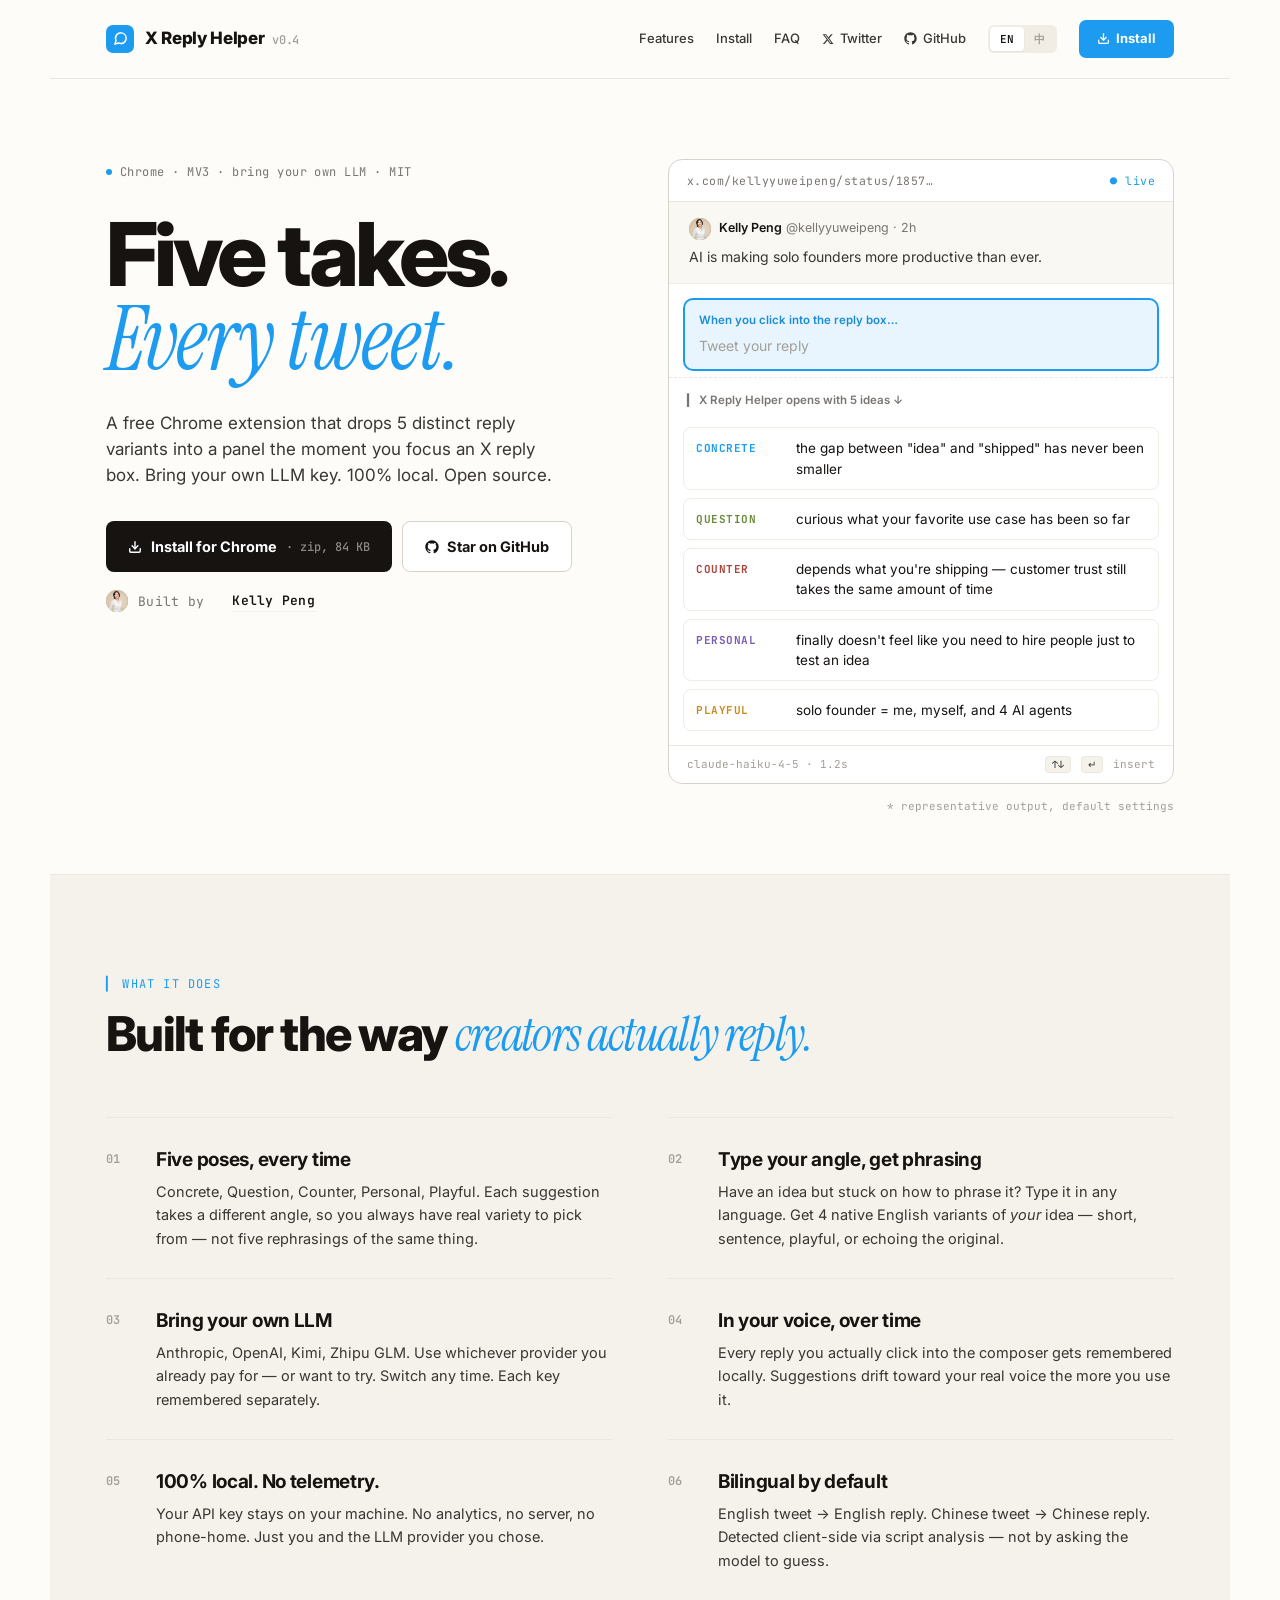
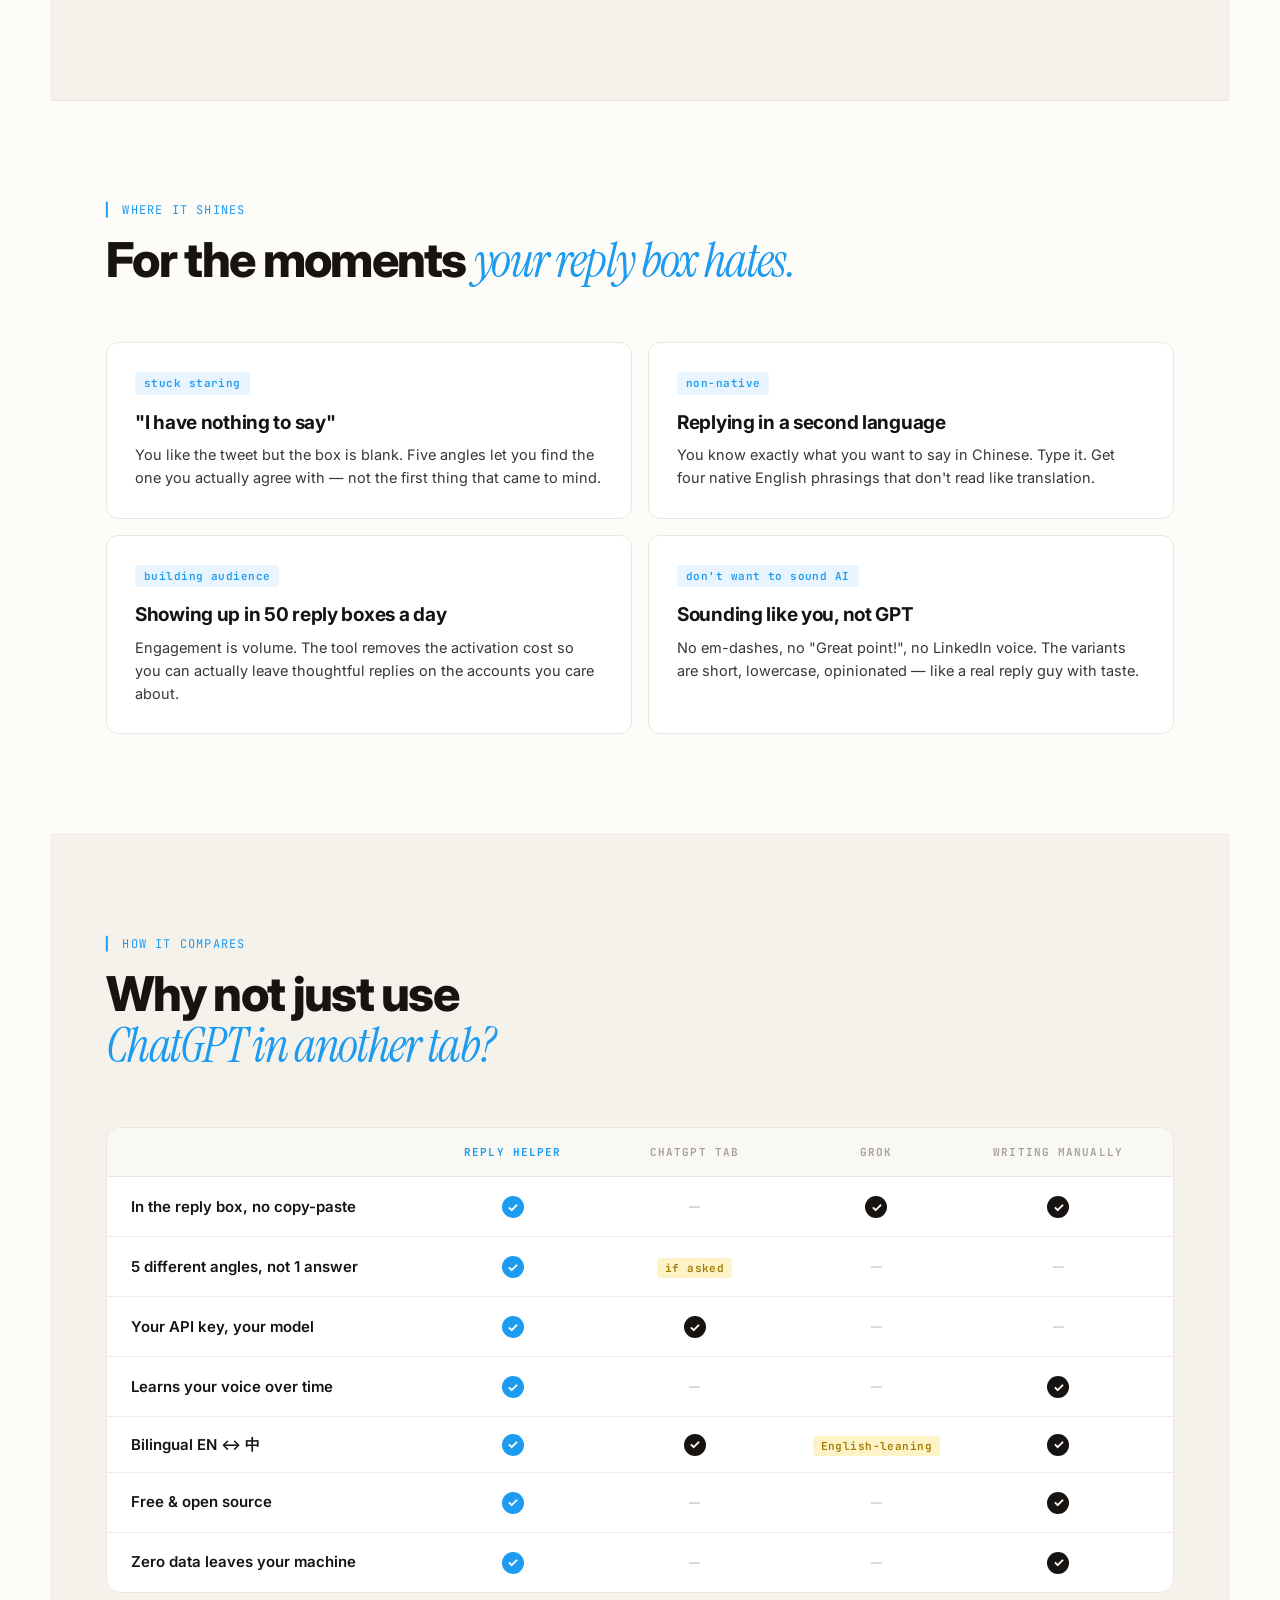
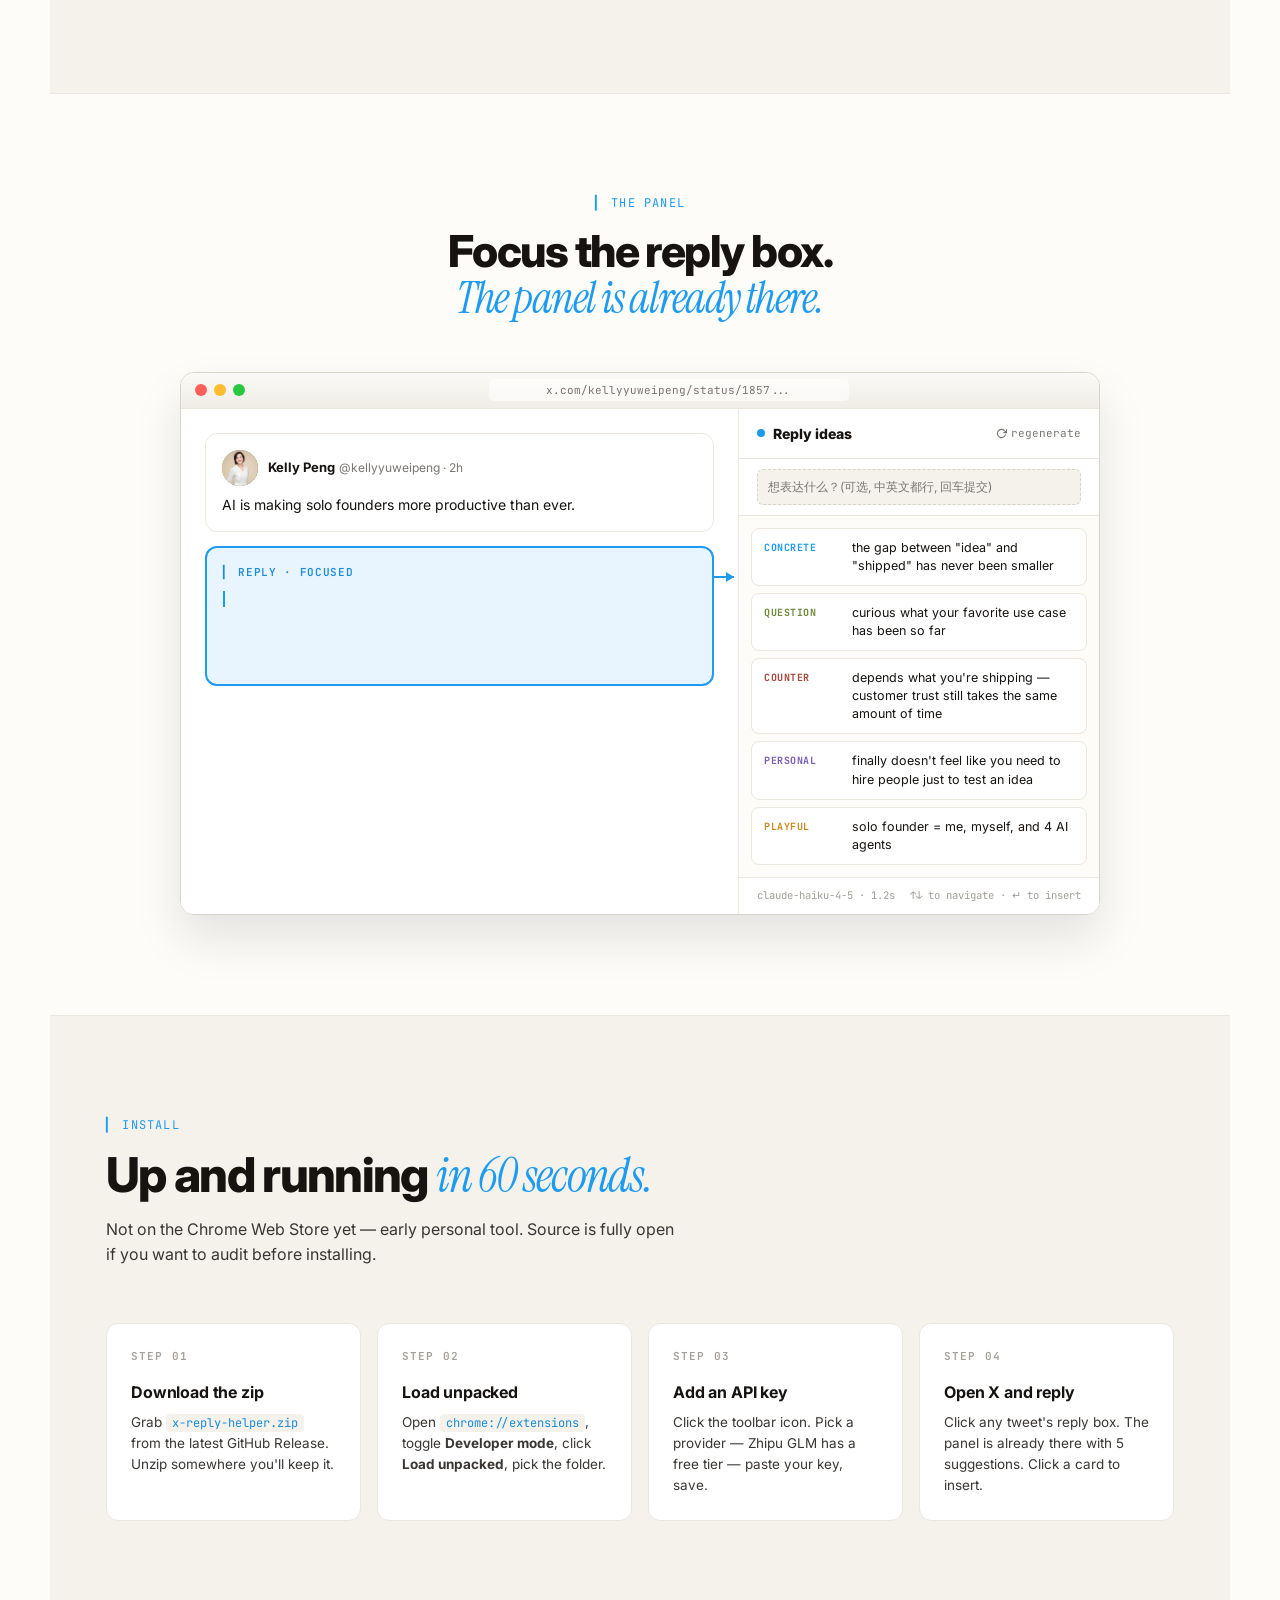
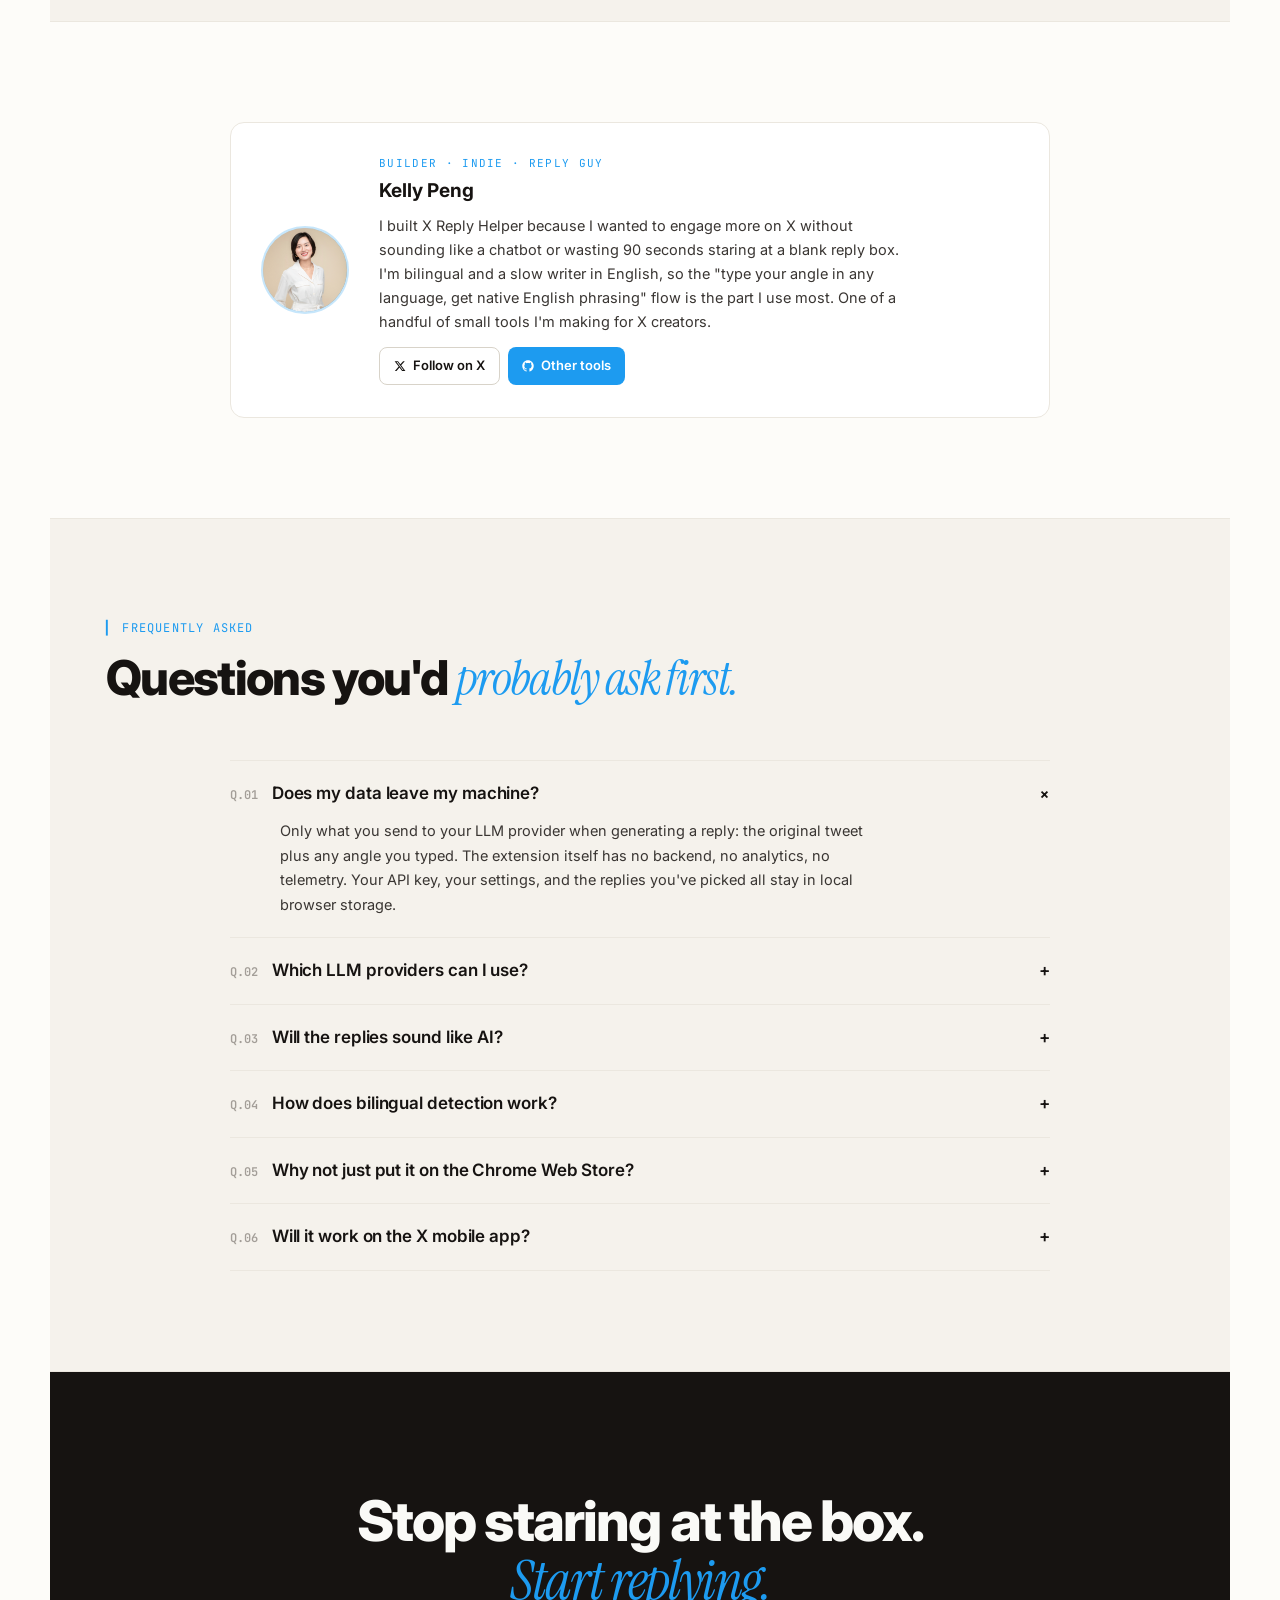
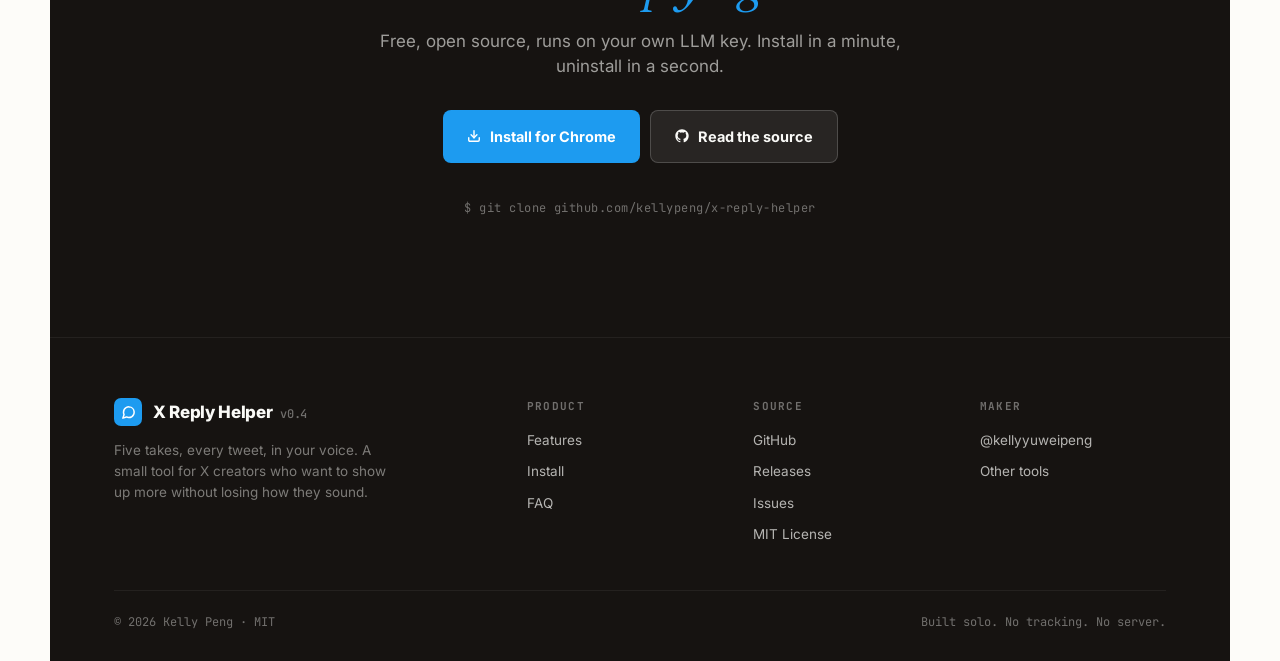
==== commit ef1bcccb: "Switch landing page accent from warm orange to X blue Brand color now matches the actual Chrome exte" ====
--- a/docs/index.html
+++ b/docs/index.html
@@ -21,13 +21,13 @@
 
   <style>
     /* ==============================================================
-       Tokens — warm orange spec-sheet
+       Tokens — X blue spec-sheet
        ============================================================== */
     :root {
-      --accent: #d97435;            /* warm orange */
-      --accent-soft: rgba(217, 116, 53, 0.10);
-      --accent-tint: #fbeadd;
-      --accent-deep: #b85a1f;
+      --accent: #1d9bf0;            /* X / Twitter blue (matches extension icon) */
+      --accent-soft: rgba(29, 155, 240, 0.10);
+      --accent-tint: #d8eefd;
+      --accent-deep: #1a8cd8;
 
       --bg: #fdfcf9;
       --bg-soft: #f5f2ec;
@@ -43,7 +43,7 @@
       --border-soft: #f1ede5;
       --border-strong: #d8d3c9;
 
-      --pose-concrete: #d97435;
+      --pose-concrete: #1d9bf0;
       --pose-question: #6b8a3a;
       --pose-counter:  #a8453a;
       --pose-personal: #7a5cb5;
@@ -890,8 +890,8 @@
       height: 84px;
       border-radius: 50%;
       overflow: hidden;
-      box-shadow: 0 0 0 2px rgba(217, 116, 53, 0.25);
-      background: linear-gradient(135deg, #e6c8a8, #8a6240);
+      box-shadow: 0 0 0 2px rgba(29, 155, 240, 0.25);
+      background: linear-gradient(135deg, #b3d8f5, #1d9bf0);
     }
     .maker-portrait img {
       width: 100%;
@@ -1811,7 +1811,7 @@
         "about.other": "看看其他工具",
 
         "faq.eyebrow": "▎ 常见问题",
-        "faq.title1": "你大概会先想问的几个。",
+        "faq.title1": "你可能想问的问题",
         "faq.title2": "",
         "faq.q1.q": "我的数据会被传走吗？",
         "faq.q1.a": "只有生成回复的时候，原推文加上你打的那段话会发给你自己选的 LLM 服务商。除此之外没有后端、没有统计、没有任何上传。API key、设置、你点过的回复都只在你浏览器本地。",
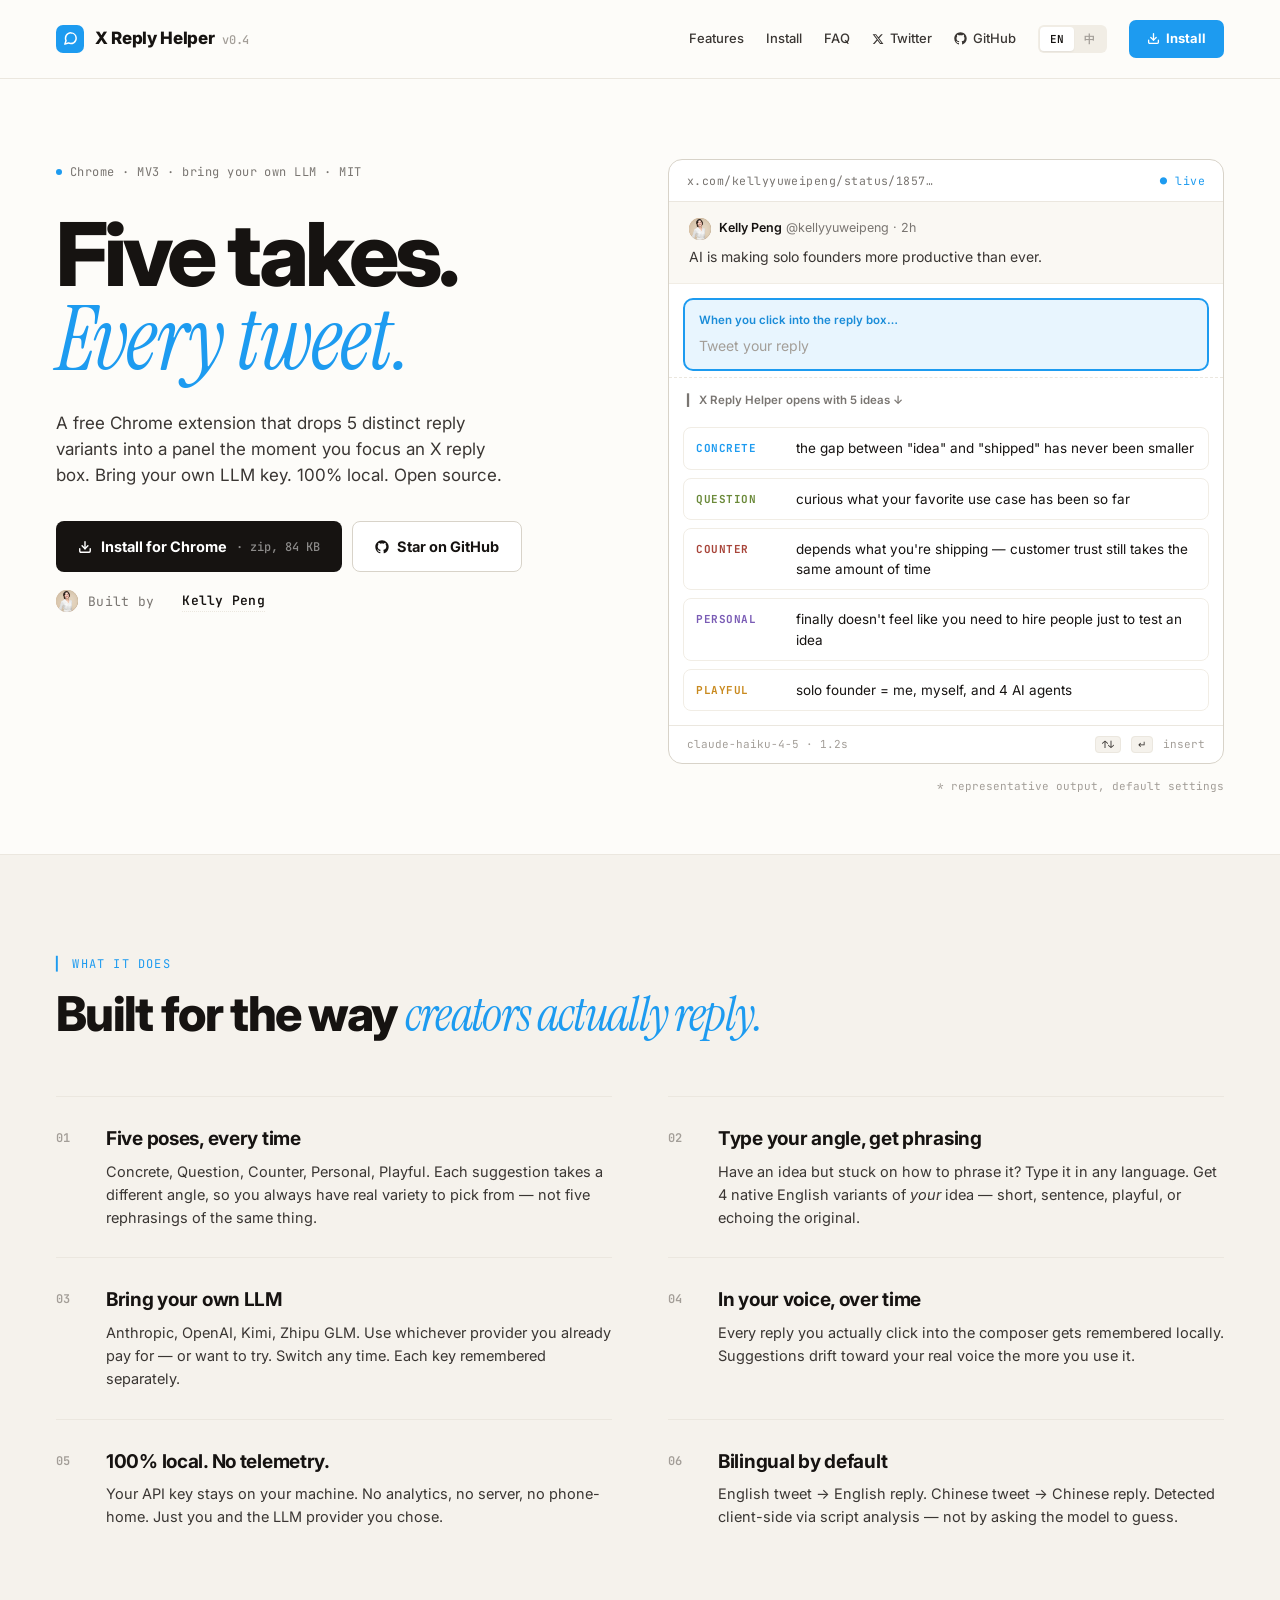
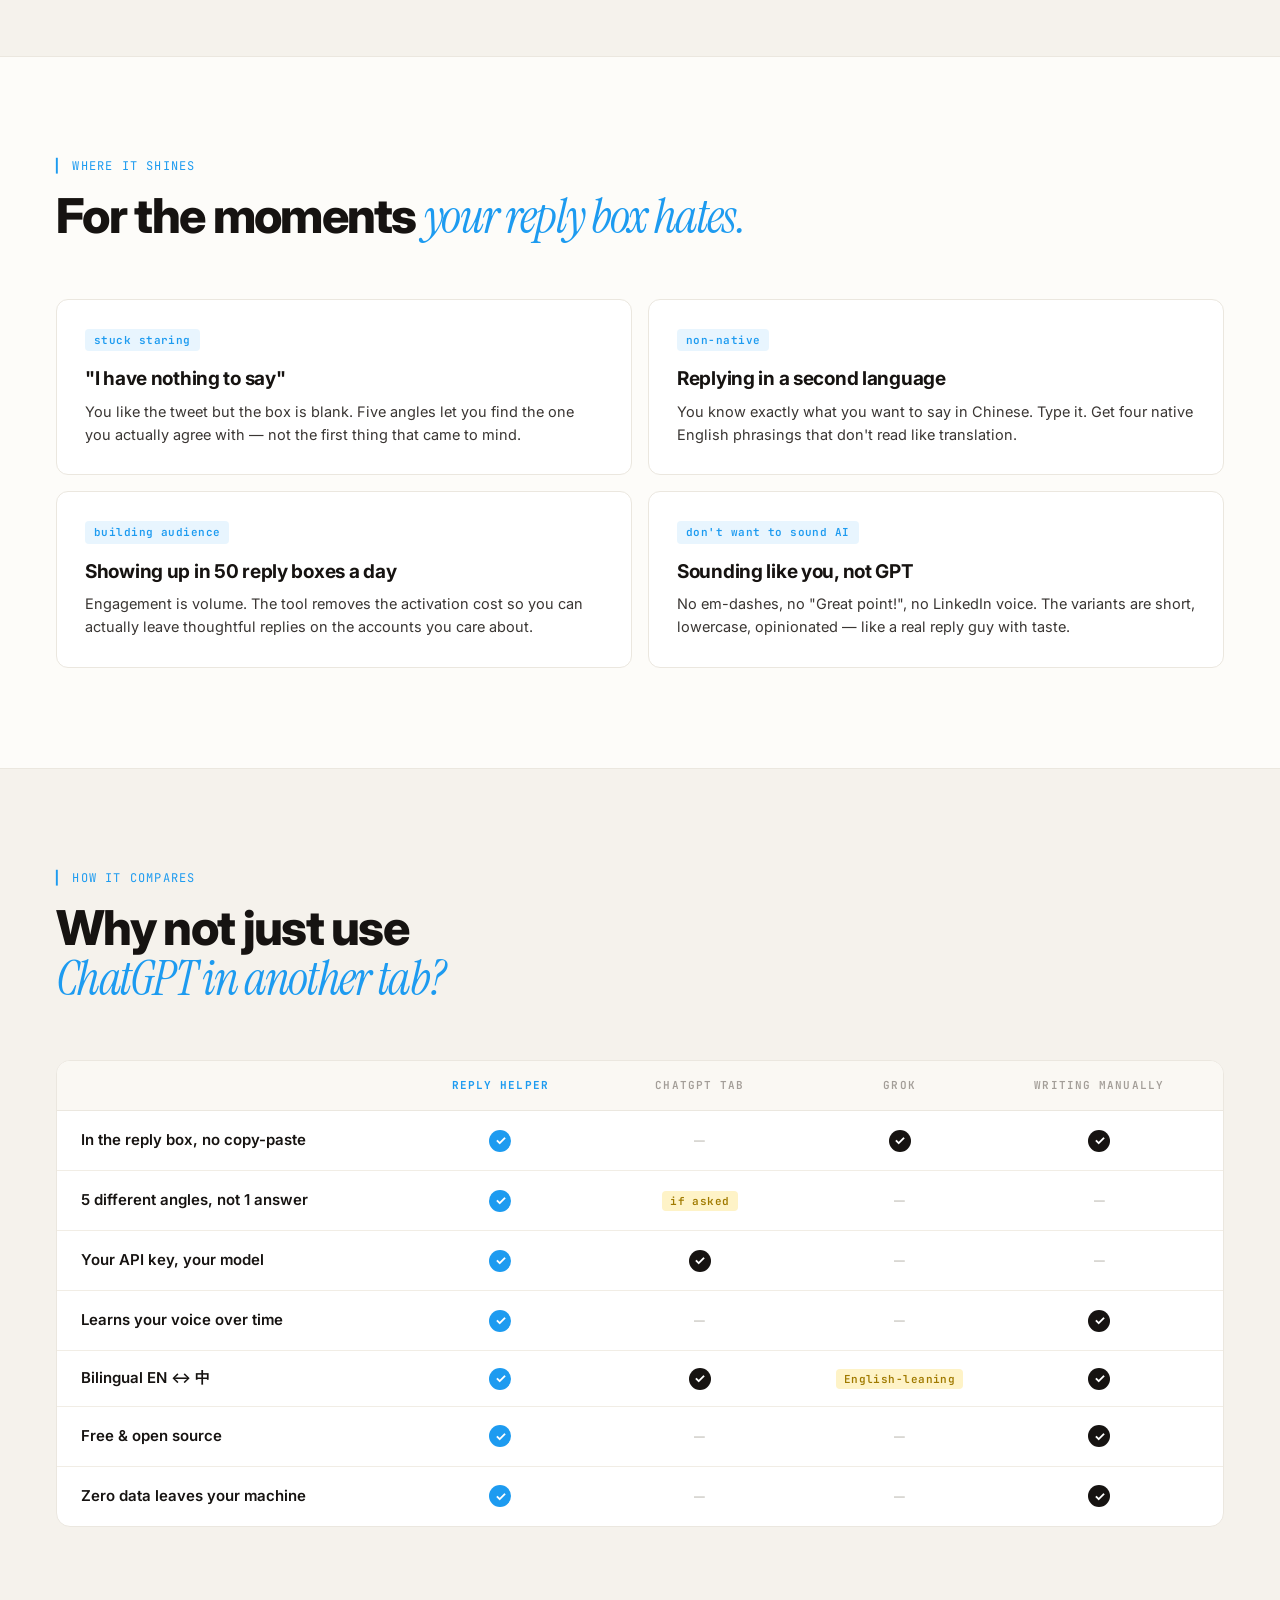
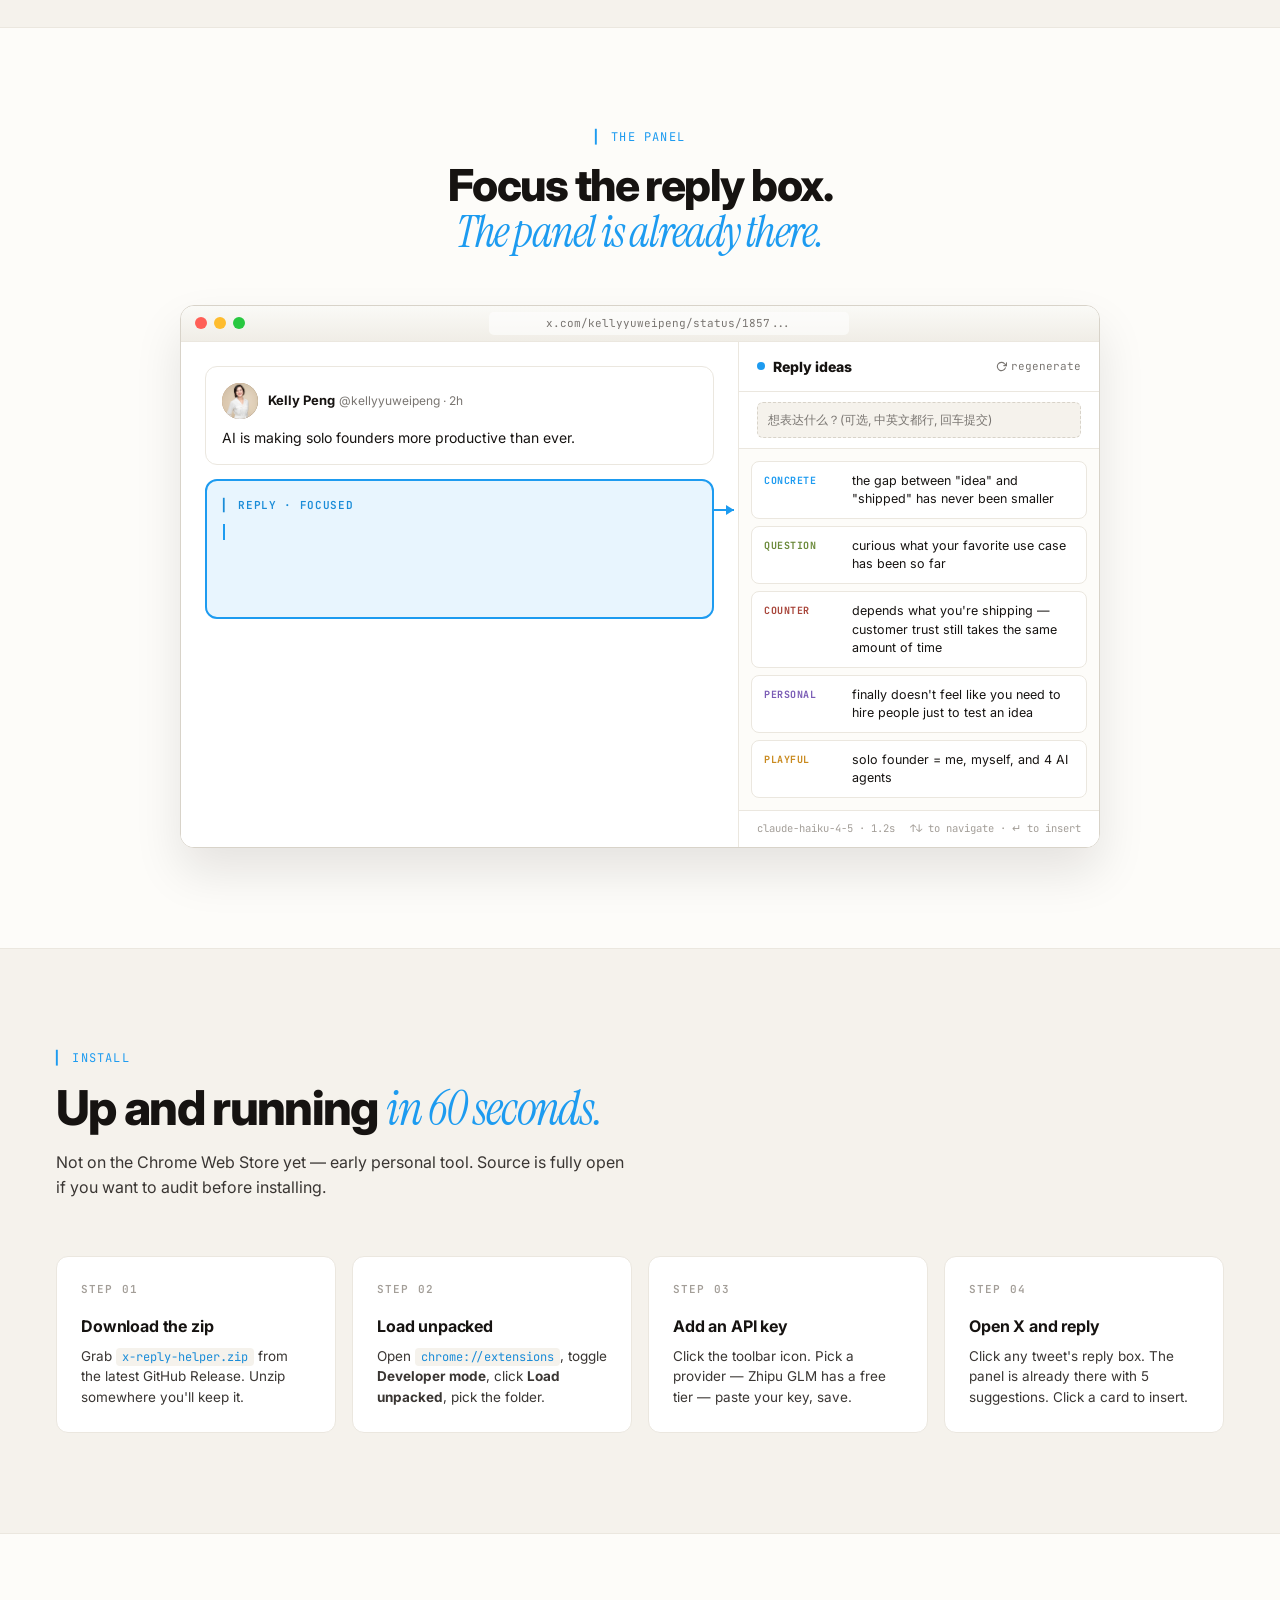
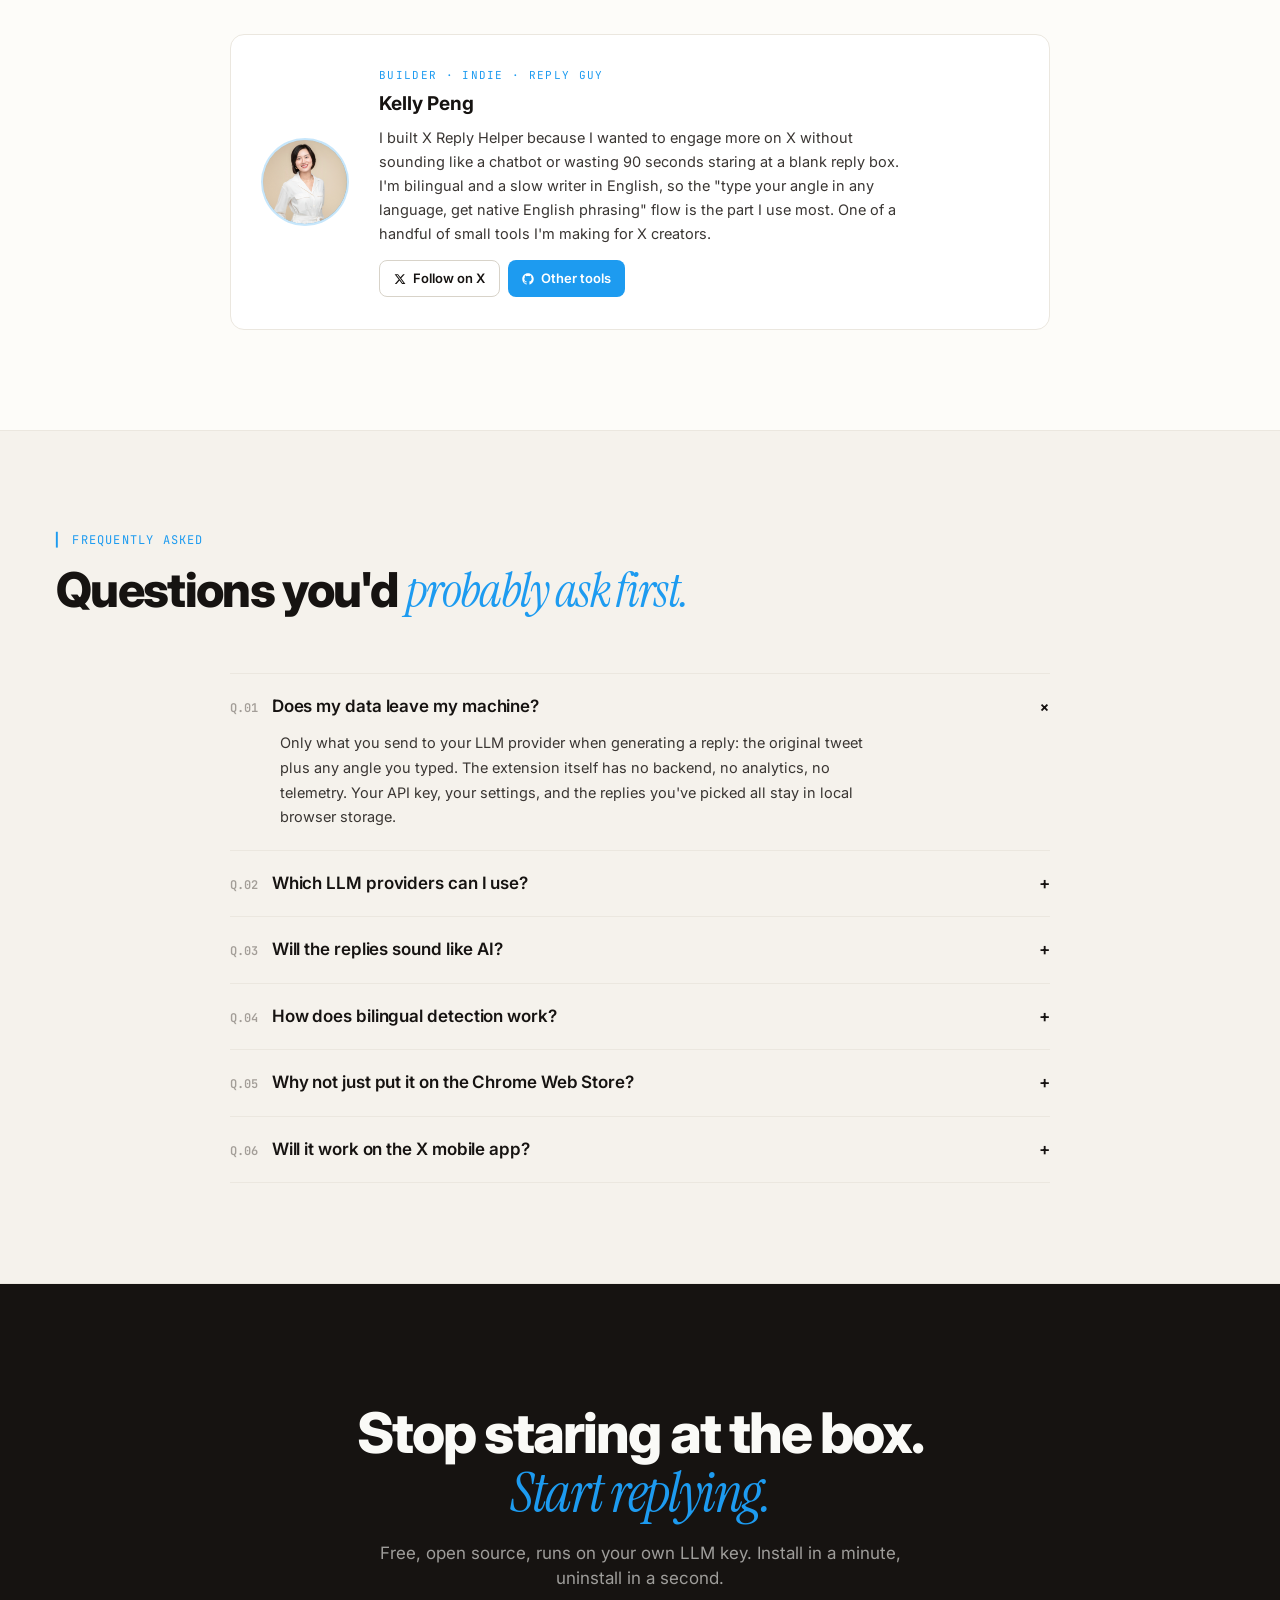
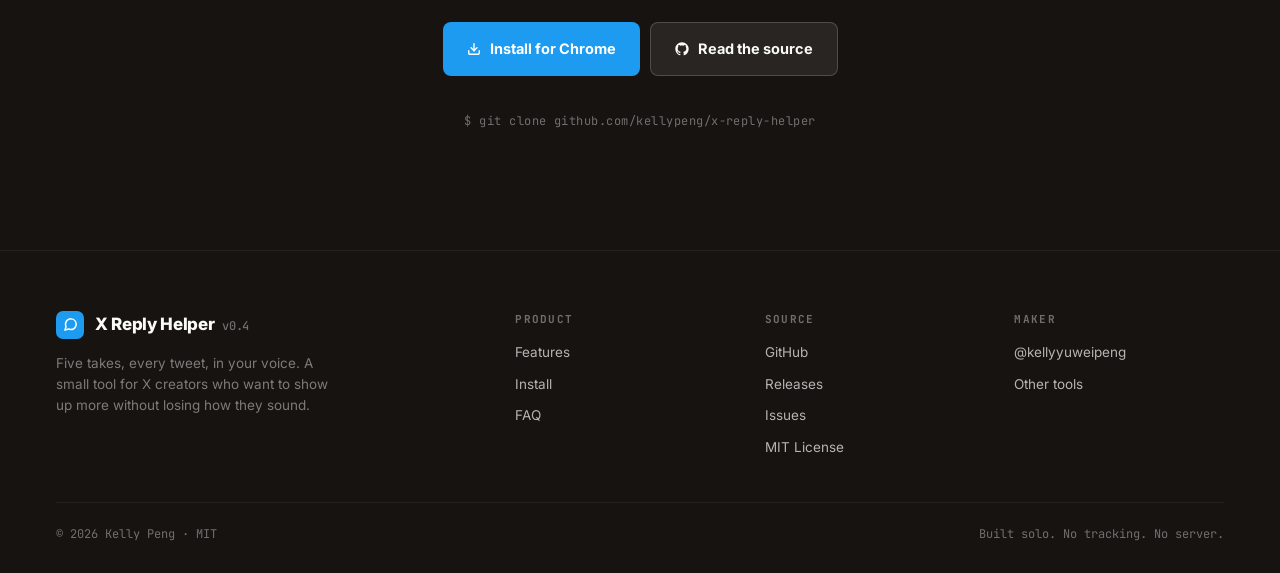
==== commit a4ccb7fb: "Make full-width section backgrounds bleed to viewport edges The .page container was capped at max-wi" ====
--- a/docs/index.html
+++ b/docs/index.html
@@ -52,6 +52,9 @@
       --sans: Inter, -apple-system, BlinkMacSystemFont, system-ui, "Segoe UI", "PingFang SC", sans-serif;
       --serif: "Instrument Serif", Georgia, serif;
       --mono: "JetBrains Mono", ui-monospace, "SF Mono", Menlo, monospace;
+
+      /* Section bg fills viewport, content stays centered in 1180px column */
+      --page-pad: max(56px, calc((100% - 1180px) / 2));
     }
 
     * { box-sizing: border-box; margin: 0; padding: 0; }
@@ -72,8 +75,6 @@
     ::selection { background: var(--accent-tint); color: var(--text); }
 
     .page {
-      max-width: 1180px;
-      margin: 0 auto;
       background: var(--bg);
     }
 
@@ -81,7 +82,7 @@
        HEADER
        ============================================================== */
     header.bar {
-      padding: 20px 56px;
+      padding: 20px var(--page-pad);
       display: flex;
       justify-content: space-between;
       align-items: center;
@@ -152,7 +153,7 @@
        HERO
        ============================================================== */
     section.hero {
-      padding: 80px 56px 60px;
+      padding: 80px var(--page-pad) 60px;
       display: grid;
       grid-template-columns: 1fr 1fr;
       gap: 56px;
@@ -406,7 +407,7 @@
        SECTION HEAD
        ============================================================== */
     .section {
-      padding: 100px 56px;
+      padding: 100px var(--page-pad);
       border-bottom: 1px solid var(--border);
     }
     .section.bg-soft { background: var(--bg-soft); }
@@ -972,7 +973,7 @@
        FINAL CTA (dark)
        ============================================================== */
     section.cta {
-      padding: 120px 56px;
+      padding: 120px var(--page-pad);
       background: var(--text);
       color: #fafaf7;
       text-align: center;
@@ -1020,7 +1021,7 @@
     footer.foot {
       background: var(--text);
       color: rgba(250, 250, 247, 0.6);
-      padding: 60px 64px 30px;
+      padding: 60px var(--page-pad) 30px;
       border-top: 1px solid rgba(255, 255, 255, 0.06);
     }
     .foot-grid {
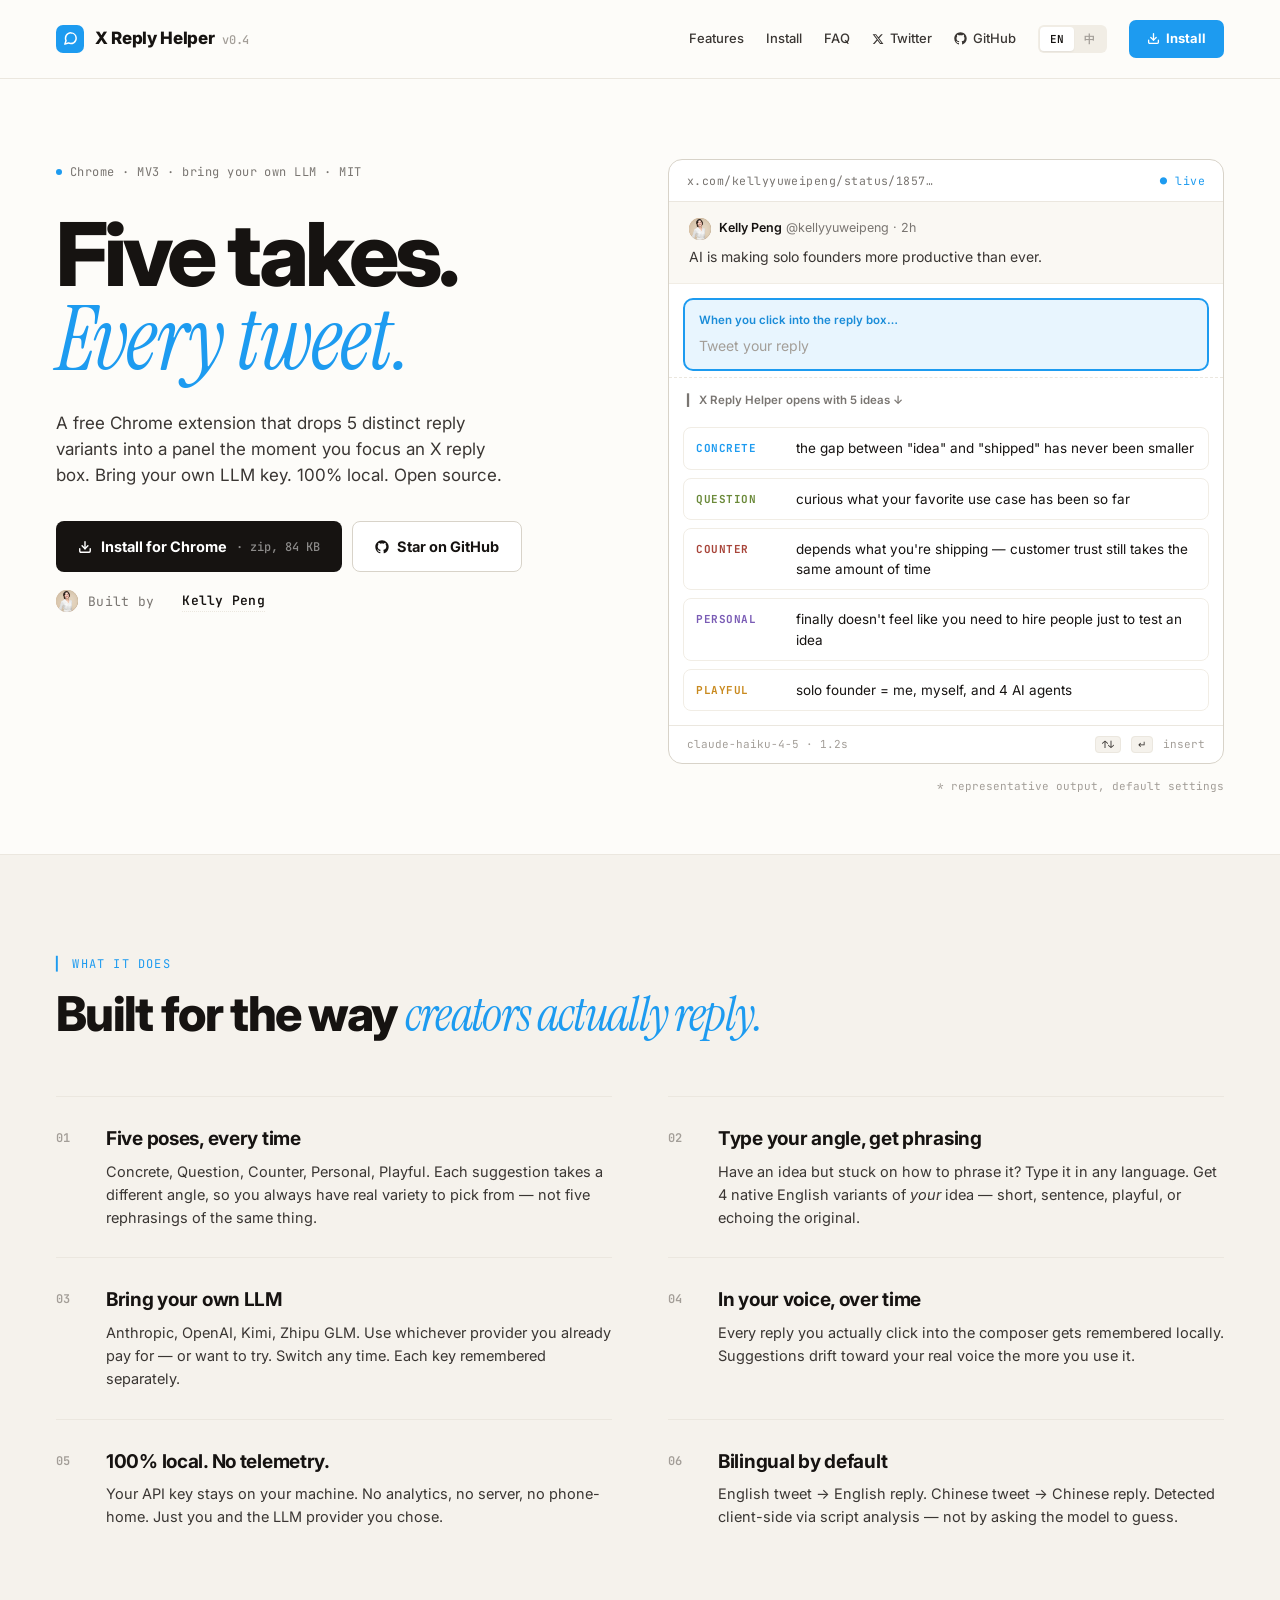
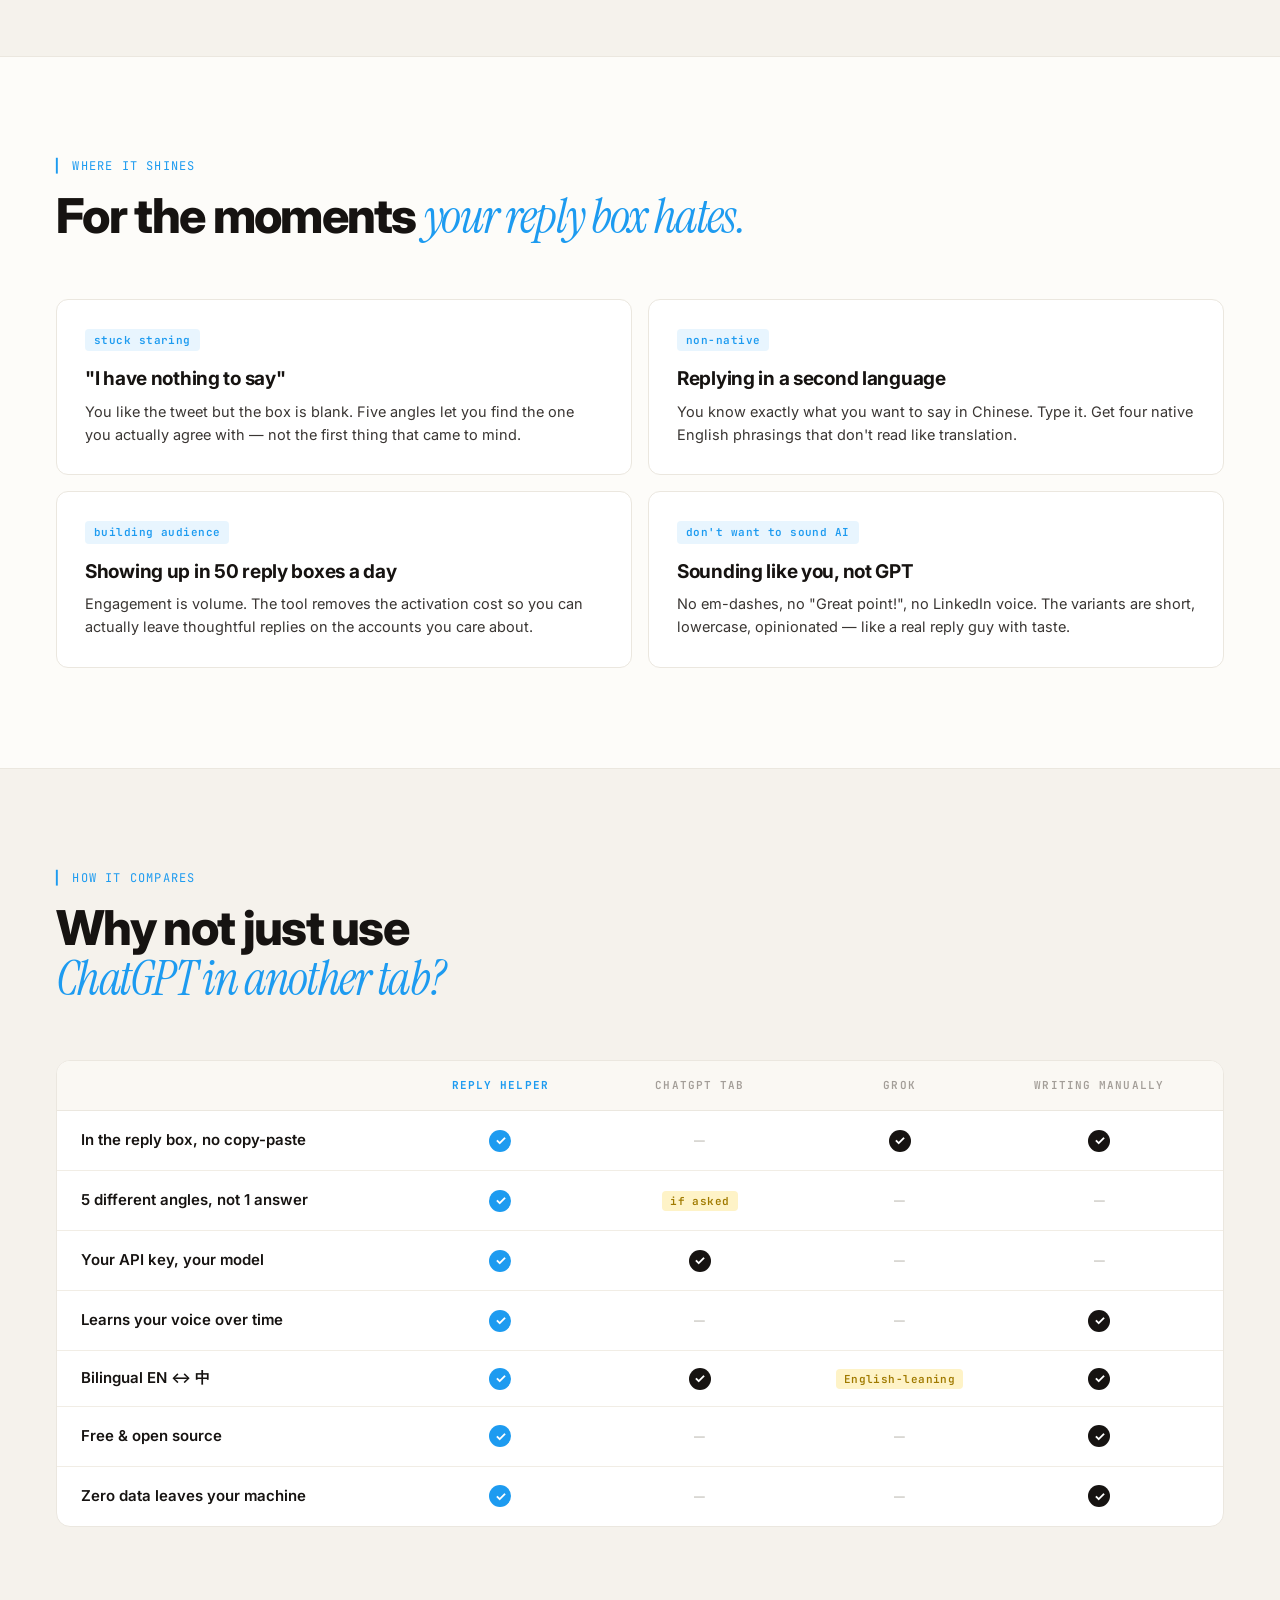
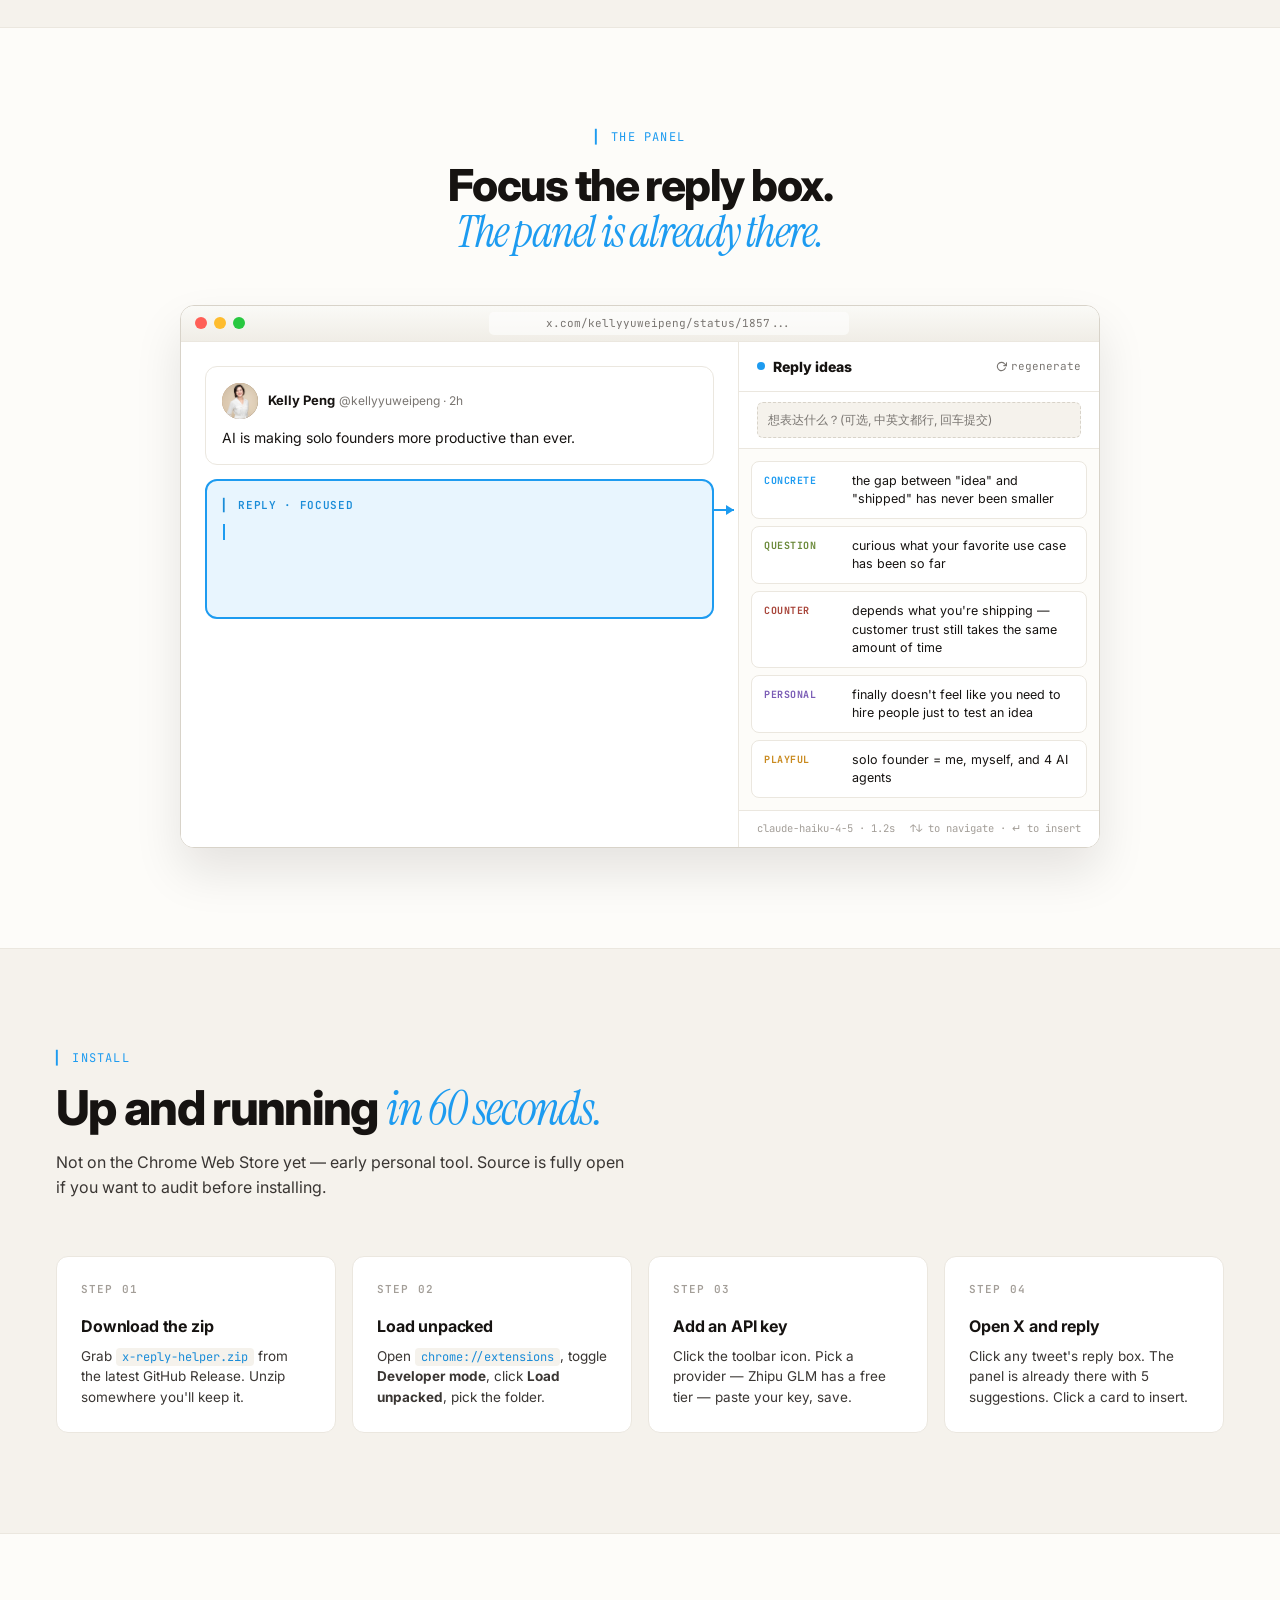
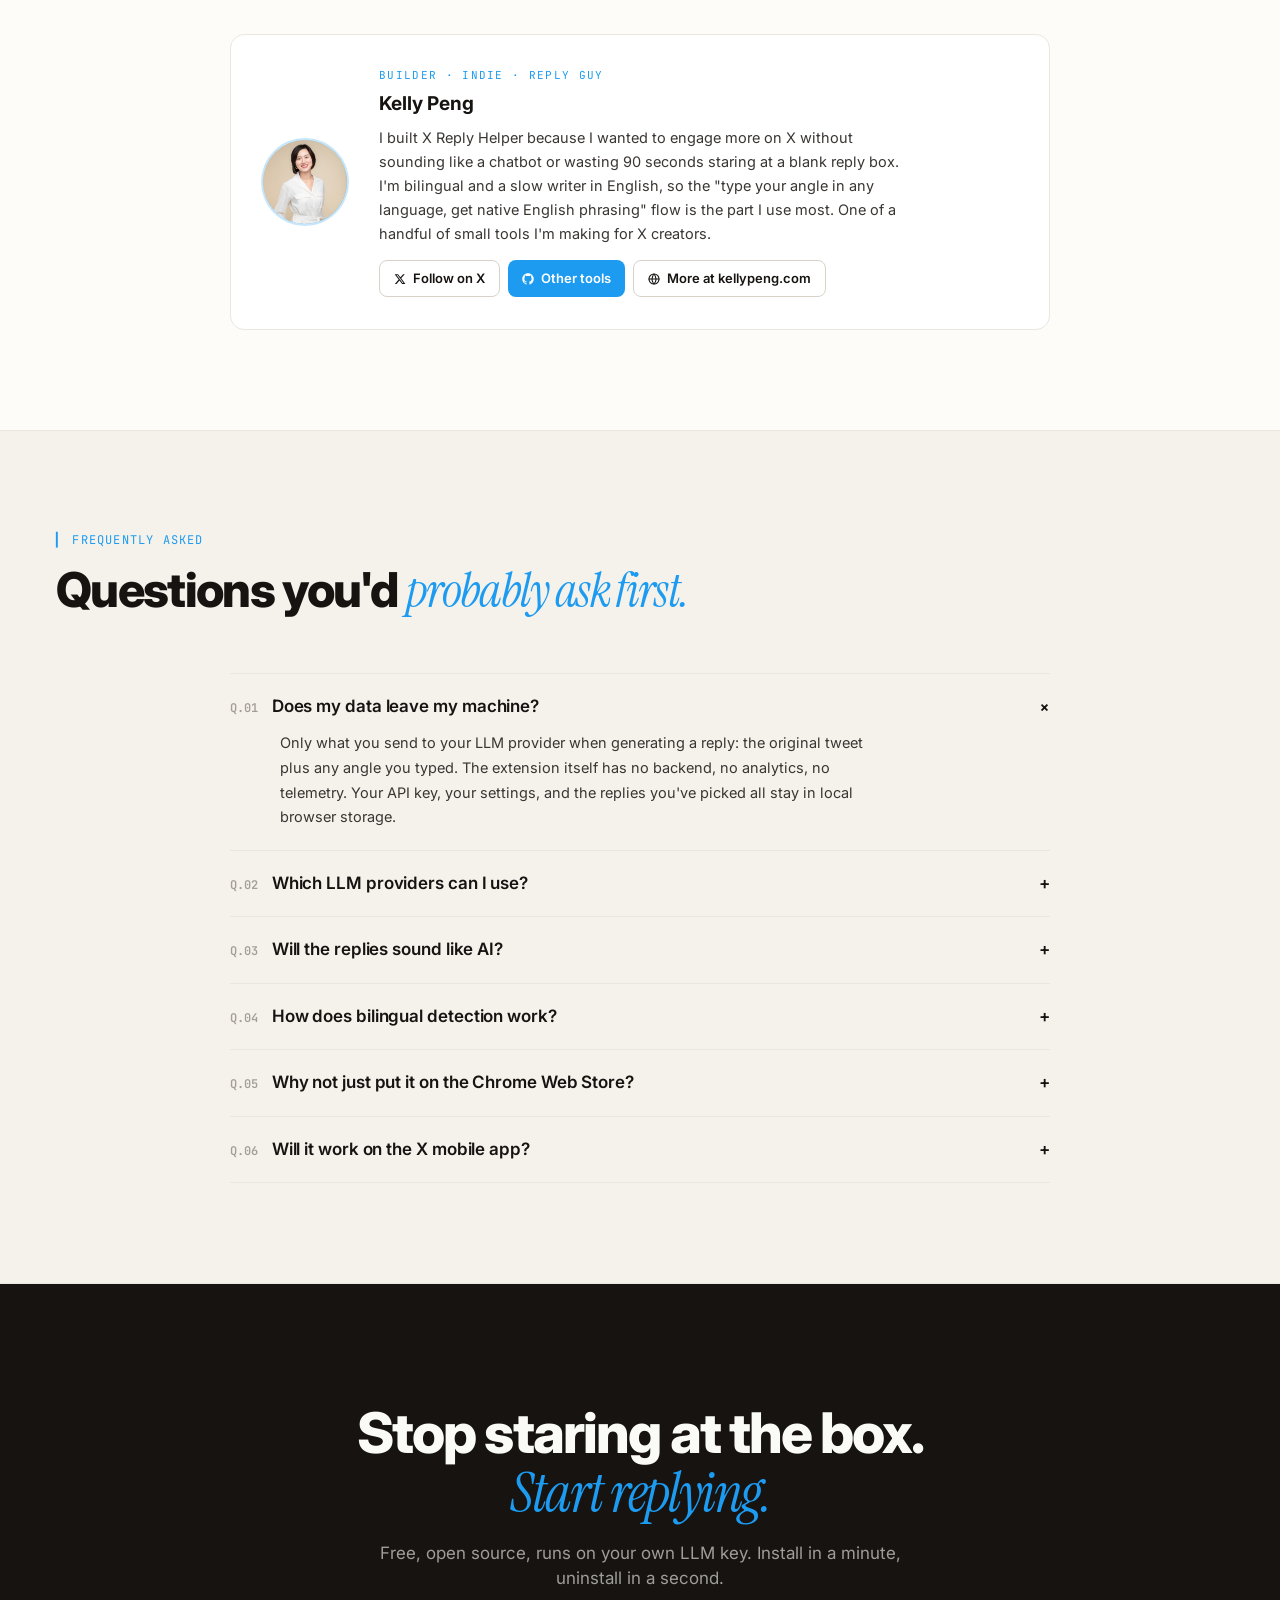
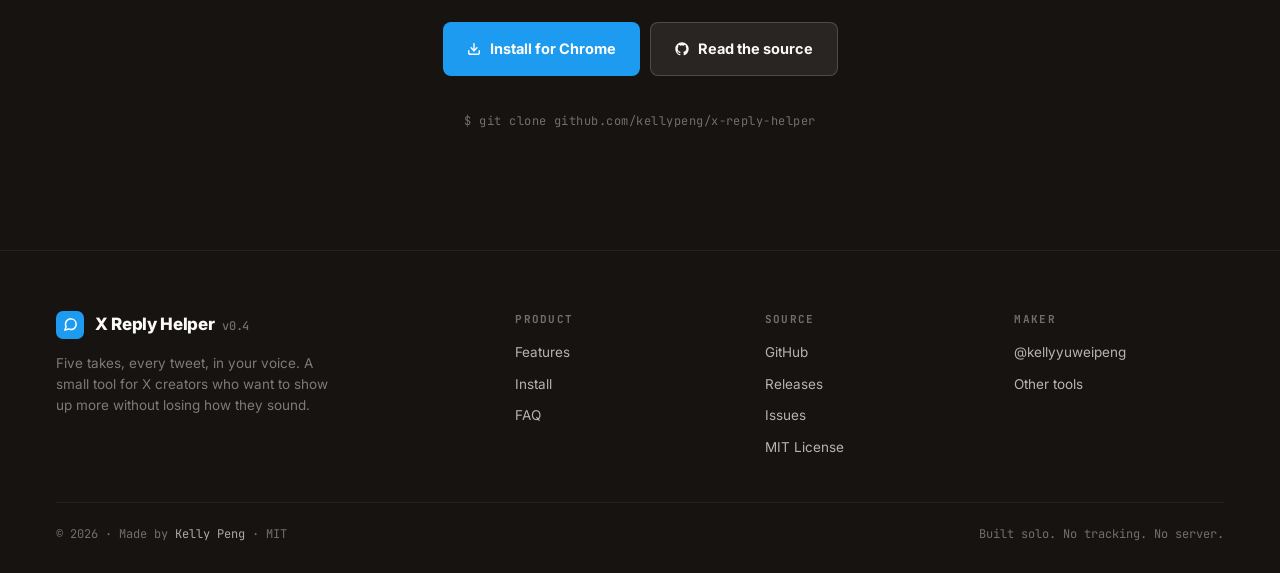
==== commit bd1c3a97: "Add kellypeng.com links to landing page About section: third pill button "More at kellypeng.com" alo" ====
--- a/docs/index.html
+++ b/docs/index.html
@@ -1059,6 +1059,12 @@
       justify-content: space-between;
       color: rgba(250, 250, 247, 0.4);
     }
+    .foot-maker-link {
+      color: rgba(250, 250, 247, 0.65);
+      text-decoration: none;
+      transition: color .15s;
+    }
+    .foot-maker-link:hover { color: rgba(250, 250, 247, 0.9); opacity: 1; }
 
     /* ==============================================================
        CJK overrides (ported from ShrinkMaster)
@@ -1556,6 +1562,10 @@
               <svg width="12" height="12" viewBox="0 0 24 24" fill="currentColor"><path d="M12 .5C5.65.5.5 5.65.5 12c0 5.08 3.29 9.39 7.86 10.91.58.1.79-.25.79-.56 0-.28-.01-1.02-.02-2-3.2.69-3.87-1.54-3.87-1.54-.52-1.32-1.27-1.67-1.27-1.67-1.04-.71.08-.7.08-.7 1.15.08 1.76 1.18 1.76 1.18 1.02 1.75 2.69 1.25 3.34.96.1-.74.4-1.25.72-1.54-2.55-.29-5.24-1.28-5.24-5.69 0-1.26.45-2.29 1.18-3.09-.12-.29-.51-1.46.11-3.05 0 0 .97-.31 3.18 1.18.92-.26 1.91-.39 2.89-.39s1.97.13 2.89.39c2.21-1.49 3.18-1.18 3.18-1.18.62 1.59.23 2.76.11 3.05.74.8 1.18 1.83 1.18 3.09 0 4.42-2.69 5.4-5.25 5.68.41.36.78 1.06.78 2.13 0 1.54-.01 2.78-.01 3.16 0 .31.21.67.8.56C20.21 21.39 23.5 17.08 23.5 12 23.5 5.65 18.35.5 12 .5z"/></svg>
               <span data-i18n="about.other">Other tools</span>
             </a>
+            <a class="pill-btn outline" href="https://kellypeng.com" target="_blank" rel="noopener">
+              <svg width="12" height="12" viewBox="0 0 24 24" fill="none" stroke="currentColor" stroke-width="2.2" stroke-linecap="round" stroke-linejoin="round"><circle cx="12" cy="12" r="10"/><line x1="2" y1="12" x2="22" y2="12"/><path d="M12 2a15.3 15.3 0 0 1 4 10 15.3 15.3 0 0 1-4 10 15.3 15.3 0 0 1-4-10 15.3 15.3 0 0 1 4-10z"/></svg>
+              <span data-i18n="about.site">More at kellypeng.com</span>
+            </a>
           </div>
         </div>
       </div>
@@ -1682,7 +1692,7 @@
         </div>
       </div>
       <div class="foot-bottom">
-        <span>© 2026 Kelly Peng · MIT</span>
+        <span>© 2026 · Made by <a href="https://kellypeng.com" target="_blank" rel="noopener" class="foot-maker-link">Kelly Peng</a> · MIT</span>
         <span data-i18n="foot.note">Built solo. No tracking. No server.</span>
       </div>
     </footer>
@@ -1810,6 +1820,7 @@
         "about.bio": "做这个是因为我自己想在 X 上多发声，但不想听起来像聊天机器人，也不想为了一句回复盯着空白框发呆 90 秒。我是双语，英文写起来比中文慢，所以「想法用任何语言写出来 → 拿到地道英文表达」这个流程是我用得最多的。这是我给 X 上的创作者做的一系列小工具之一。",
         "about.follow": "在 X 关注我",
         "about.other": "看看其他工具",
+        "about.site": "更多内容 → kellypeng.com",
 
         "faq.eyebrow": "▎ 常见问题",
         "faq.title1": "你可能想问的问题",
